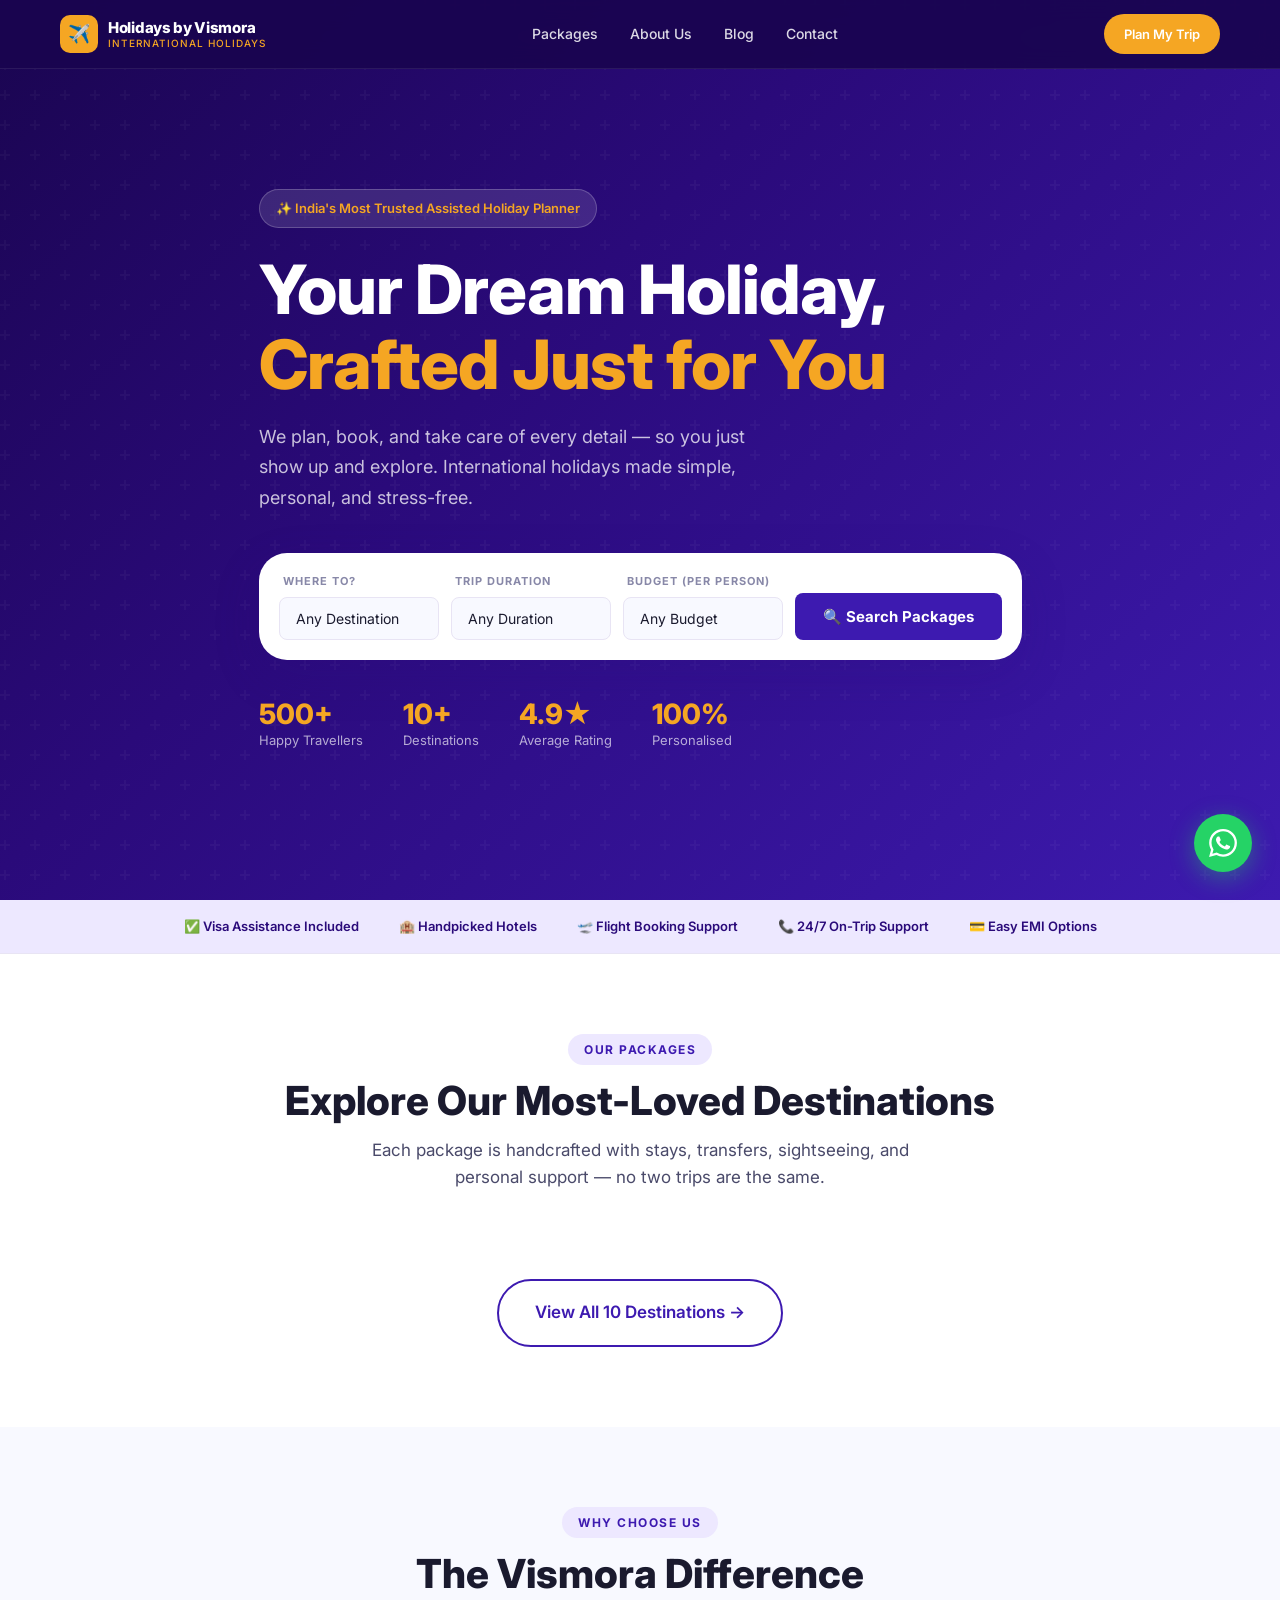
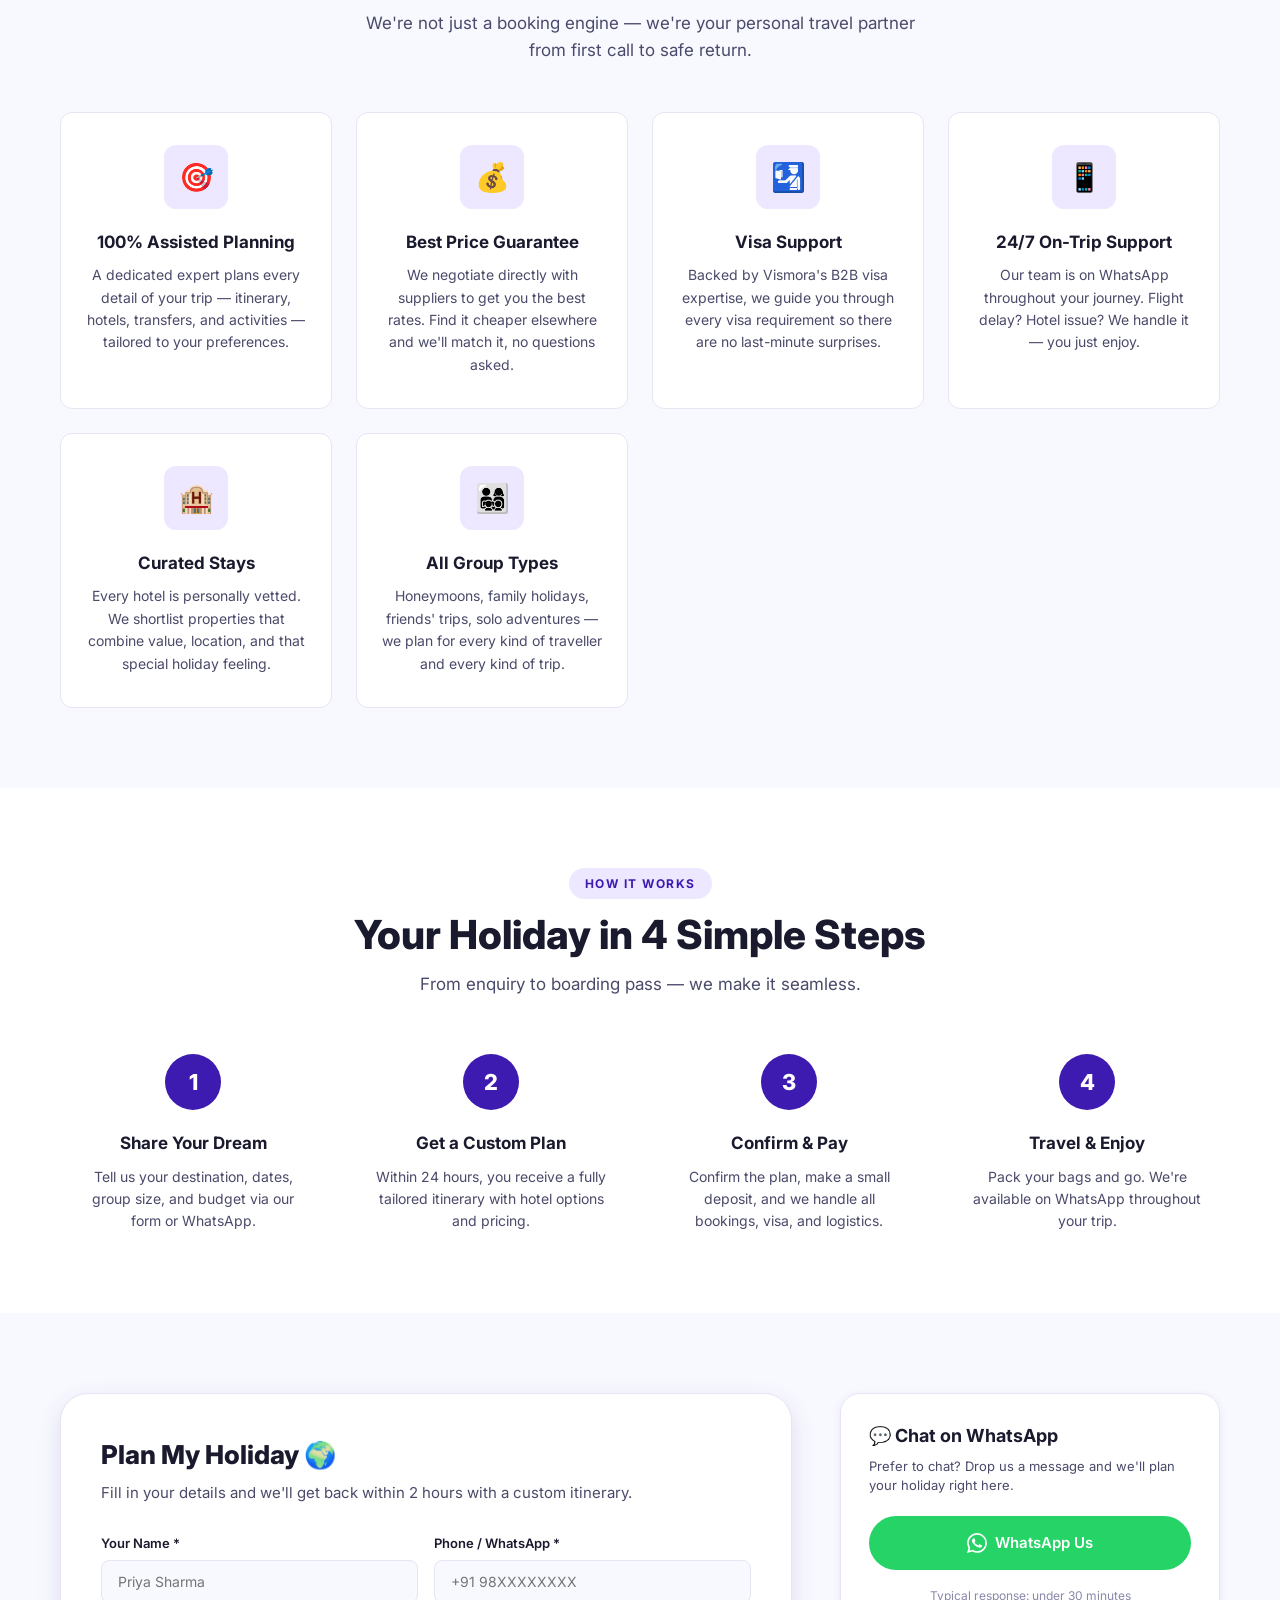
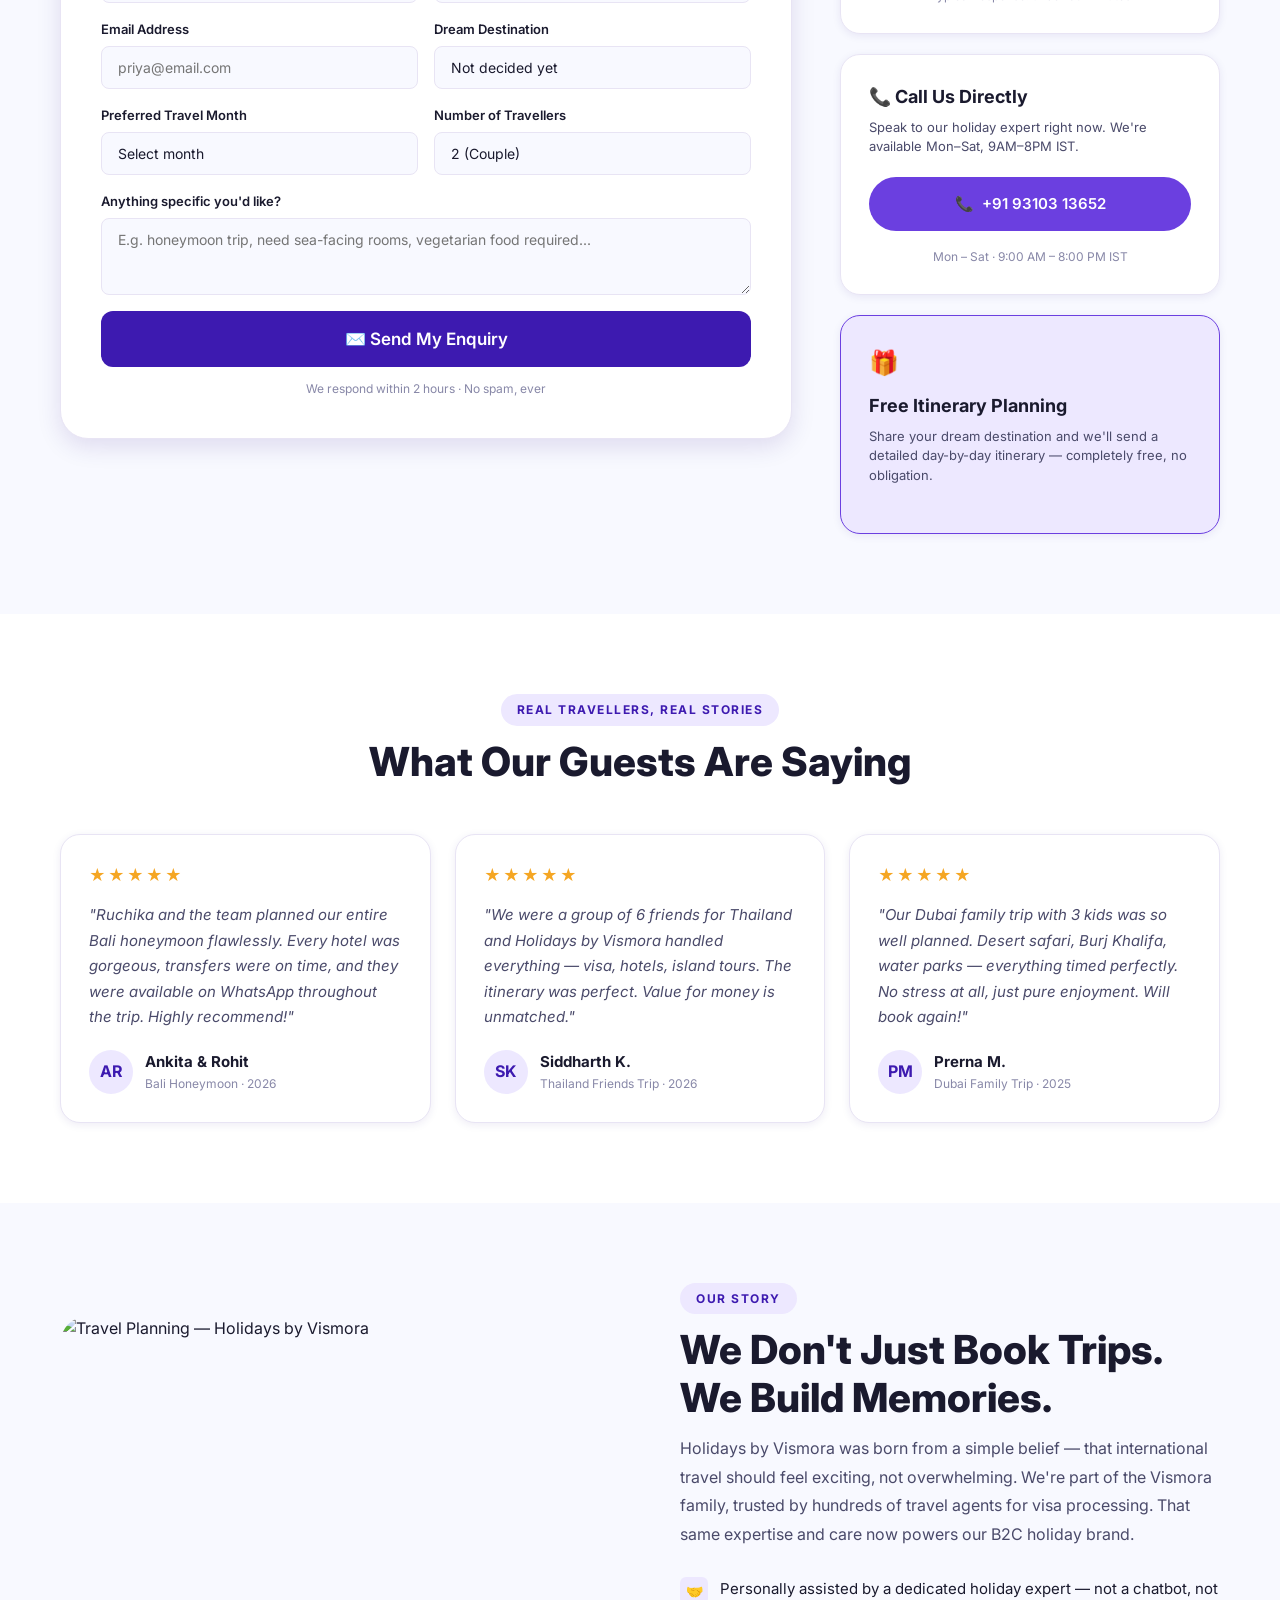
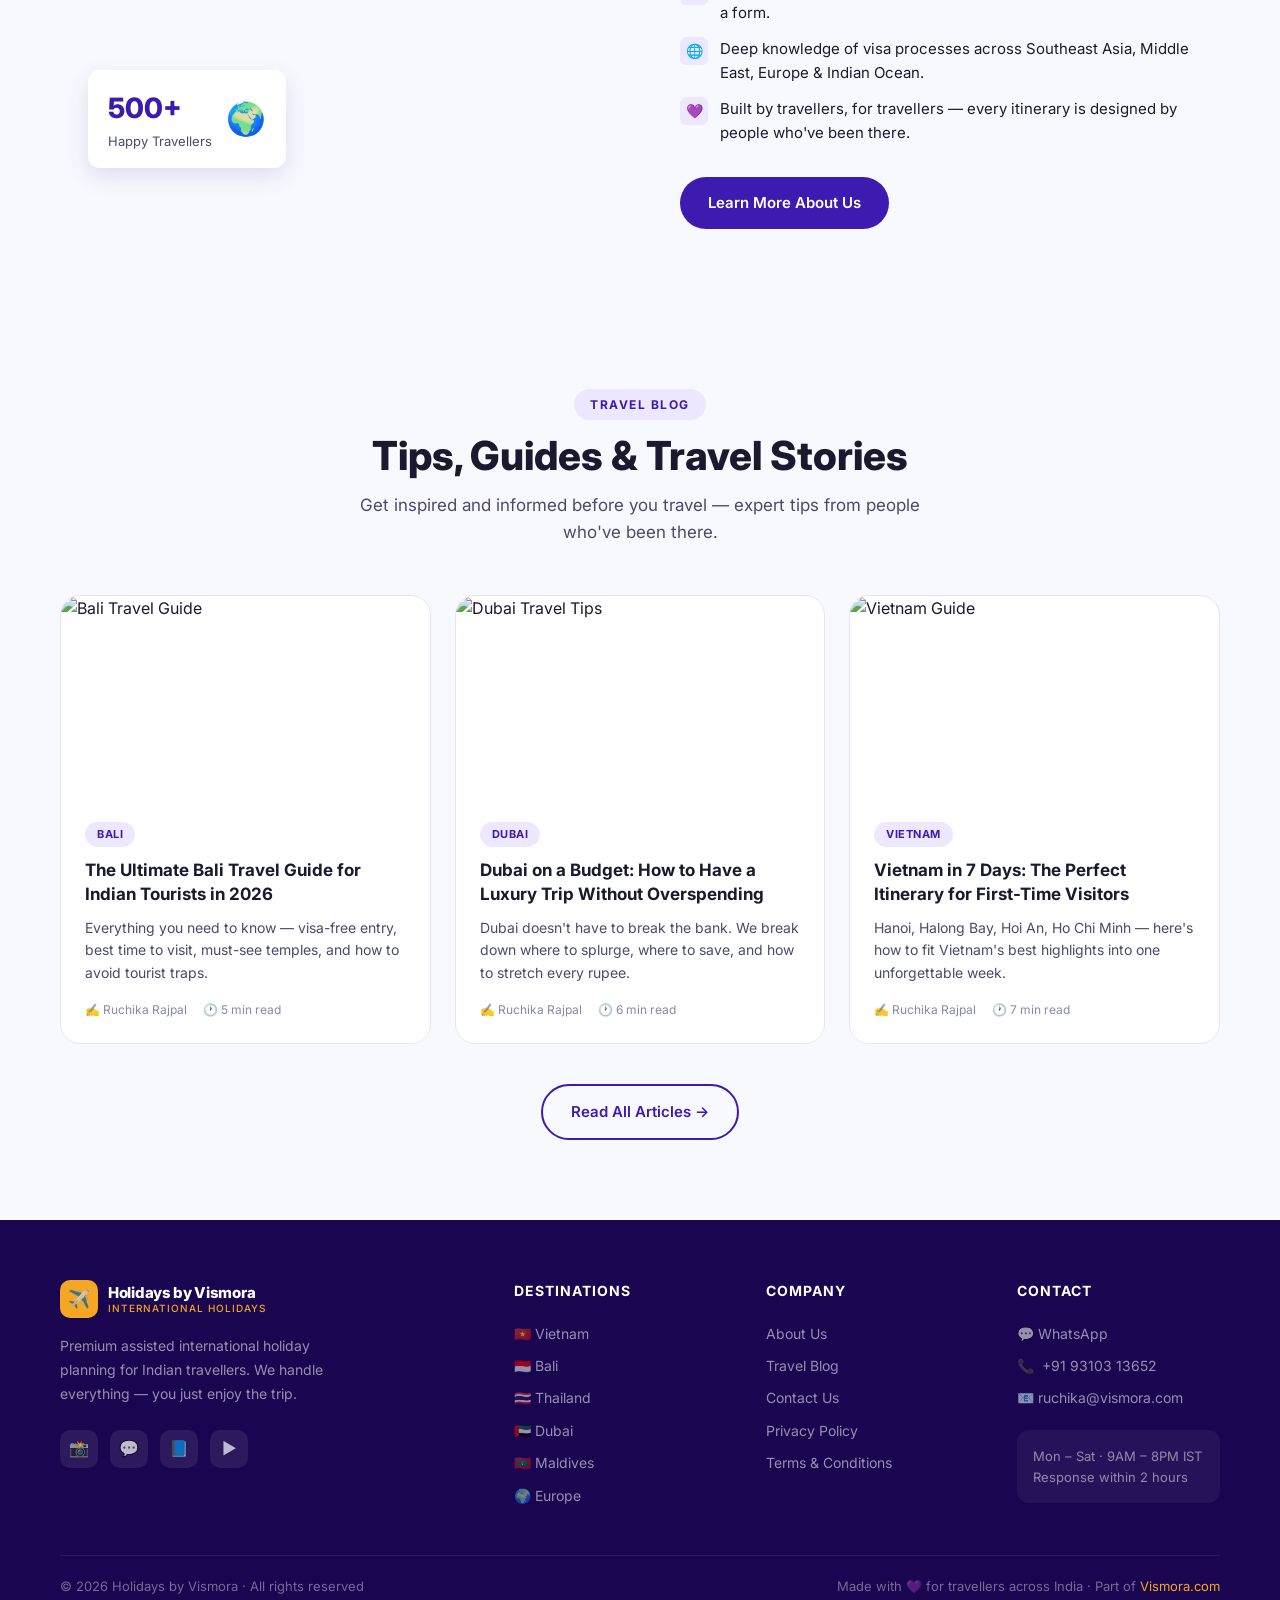
==== index.html @ 95427b92 "Build Holidays by Vismora website v1 Full website rebuild for holidaysbyvismora.com: - Homepage with" ====
<!DOCTYPE html>
<html lang="en">
<head>
  <meta charset="UTF-8">
  <meta name="viewport" content="width=device-width, initial-scale=1.0">
  <title>Holidays by Vismora — International Holiday Packages</title>
  <meta name="description" content="Plan your dream international holiday with Holidays by Vismora. Handcrafted packages to Bali, Thailand, Dubai, Europe, Maldives, Vietnam & more. Assisted planning, best prices, zero stress.">
  <meta name="keywords" content="international holiday packages, Bali tour package, Thailand trip, Dubai holiday, Europe tour, Maldives package, Holidays by Vismora">
  <link rel="canonical" href="https://holidaysbyvismora.com/">
  <meta property="og:title" content="Holidays by Vismora — International Holiday Packages">
  <meta property="og:description" content="Handcrafted international holiday packages with personal assistance. Bali, Thailand, Dubai, Europe & more.">
  <meta property="og:type" content="website">
  <meta property="og:url" content="https://holidaysbyvismora.com/">
  <link rel="stylesheet" href="css/style.css">
  <style>
    @keyframes slideUp { from { opacity:0; transform:translateX(-50%) translateY(16px); } to { opacity:1; transform:translateX(-50%) translateY(0); } }
  </style>
</head>
<body>

<!-- ===== NAVBAR ===== -->
<nav class="navbar">
  <div class="container">
    <div class="nav-inner">
      <a href="index.html" class="nav-logo">
        <div class="nav-logo-icon">✈️</div>
        <div class="nav-logo-text">
          <span class="brand-main">Holidays by Vismora</span>
          <span class="brand-sub">International Holidays</span>
        </div>
      </a>
      <ul class="nav-links">
        <li><a href="packages.html">Packages</a></li>
        <li><a href="about.html">About Us</a></li>
        <li><a href="blog.html">Blog</a></li>
        <li><a href="#enquiry">Contact</a></li>
      </ul>
      <div class="nav-cta">
        <a href="#enquiry" class="btn btn-accent btn-sm">Plan My Trip</a>
      </div>
      <button class="nav-toggle" aria-label="Menu">
        <span></span><span></span><span></span>
      </button>
    </div>
  </div>
</nav>

<!-- ===== HERO ===== -->
<section class="hero">
  <div class="container">
    <div class="hero-content">
      <div class="hero-badge">✨ India's Most Trusted Assisted Holiday Planner</div>
      <h1>Your Dream Holiday,<br><span>Crafted Just for You</span></h1>
      <p class="hero-sub">We plan, book, and take care of every detail — so you just show up and explore. International holidays made simple, personal, and stress-free.</p>

      <!-- Search Box -->
      <div class="search-box">
        <div class="search-field">
          <label>Where to?</label>
          <select id="hero-dest">
            <option value="">Any Destination</option>
            <option value="Vietnam">🇻🇳 Vietnam</option>
            <option value="Bali">🇮🇩 Bali</option>
            <option value="Thailand">🇹🇭 Thailand</option>
            <option value="Singapore">🇸🇬 Singapore</option>
            <option value="Dubai">🇦🇪 Dubai</option>
            <option value="Maldives">🇲🇻 Maldives</option>
            <option value="Mauritius">🇲🇺 Mauritius</option>
            <option value="Malaysia">🇲🇾 Malaysia</option>
            <option value="Hong Kong">🇭🇰 Hong Kong</option>
            <option value="Europe">🌍 Europe</option>
          </select>
        </div>
        <div class="search-field">
          <label>Trip Duration</label>
          <select id="hero-days">
            <option value="">Any Duration</option>
            <option value="u5">Up to 5 Days</option>
            <option value="5-7">5 – 7 Days</option>
            <option value="7-10">7 – 10 Days</option>
            <option value="a10">10+ Days</option>
          </select>
        </div>
        <div class="search-field">
          <label>Budget (per person)</label>
          <select id="hero-budget">
            <option value="">Any Budget</option>
            <option value="u50">Under ₹50,000</option>
            <option value="50-1l">₹50K – ₹1 Lakh</option>
            <option value="1l-1.5l">₹1L – ₹1.5 Lakh</option>
            <option value="a1.5l">Above ₹1.5 Lakh</option>
          </select>
        </div>
        <button id="hero-search-btn" class="search-btn">
          🔍 Search Packages
        </button>
      </div>

      <!-- Stats -->
      <div class="hero-stats">
        <div class="hero-stat">
          <div class="num">500+</div>
          <div class="label">Happy Travellers</div>
        </div>
        <div class="hero-stat">
          <div class="num">10+</div>
          <div class="label">Destinations</div>
        </div>
        <div class="hero-stat">
          <div class="num">4.9★</div>
          <div class="label">Average Rating</div>
        </div>
        <div class="hero-stat">
          <div class="num">100%</div>
          <div class="label">Personalised</div>
        </div>
      </div>
    </div>
  </div>
</section>

<!-- ===== TRUST BAR ===== -->
<div class="trust-bar">
  <div class="container">
    <div class="trust-bar-inner">
      <div class="trust-item">✅ Visa Assistance Included</div>
      <div class="trust-item">🏨 Handpicked Hotels</div>
      <div class="trust-item">🛫 Flight Booking Support</div>
      <div class="trust-item">📞 24/7 On-Trip Support</div>
      <div class="trust-item">💳 Easy EMI Options</div>
    </div>
  </div>
</div>

<!-- ===== FEATURED PACKAGES ===== -->
<section class="section-pad">
  <div class="container">
    <div class="text-center">
      <span class="section-label">Our Packages</span>
      <h2 class="section-title">Explore Our Most-Loved Destinations</h2>
      <p class="section-subtitle">Each package is handcrafted with stays, transfers, sightseeing, and personal support — no two trips are the same.</p>
    </div>
    <div class="packages-grid" id="packages-grid" data-page="home"></div>
    <div style="text-align:center; margin-top:40px;">
      <a href="packages.html" class="btn btn-outline btn-lg">View All 10 Destinations →</a>
    </div>
  </div>
</section>

<!-- ===== WHY US ===== -->
<section class="section-pad why-us">
  <div class="container">
    <div class="text-center">
      <span class="section-label">Why Choose Us</span>
      <h2 class="section-title">The Vismora Difference</h2>
      <p class="section-subtitle">We're not just a booking engine — we're your personal travel partner from first call to safe return.</p>
    </div>
    <div class="why-grid">
      <div class="why-card">
        <div class="why-icon">🎯</div>
        <div class="why-title">100% Assisted Planning</div>
        <div class="why-desc">A dedicated expert plans every detail of your trip — itinerary, hotels, transfers, and activities — tailored to your preferences.</div>
      </div>
      <div class="why-card">
        <div class="why-icon">💰</div>
        <div class="why-title">Best Price Guarantee</div>
        <div class="why-desc">We negotiate directly with suppliers to get you the best rates. Find it cheaper elsewhere and we'll match it, no questions asked.</div>
      </div>
      <div class="why-card">
        <div class="why-icon">🛂</div>
        <div class="why-title">Visa Support</div>
        <div class="why-desc">Backed by Vismora's B2B visa expertise, we guide you through every visa requirement so there are no last-minute surprises.</div>
      </div>
      <div class="why-card">
        <div class="why-icon">📱</div>
        <div class="why-title">24/7 On-Trip Support</div>
        <div class="why-desc">Our team is on WhatsApp throughout your journey. Flight delay? Hotel issue? We handle it — you just enjoy.</div>
      </div>
      <div class="why-card">
        <div class="why-icon">🏨</div>
        <div class="why-title">Curated Stays</div>
        <div class="why-desc">Every hotel is personally vetted. We shortlist properties that combine value, location, and that special holiday feeling.</div>
      </div>
      <div class="why-card">
        <div class="why-icon">👨‍👩‍👧‍👦</div>
        <div class="why-title">All Group Types</div>
        <div class="why-desc">Honeymoons, family holidays, friends' trips, solo adventures — we plan for every kind of traveller and every kind of trip.</div>
      </div>
    </div>
  </div>
</section>

<!-- ===== HOW IT WORKS ===== -->
<section class="section-pad">
  <div class="container">
    <div class="text-center">
      <span class="section-label">How It Works</span>
      <h2 class="section-title">Your Holiday in 4 Simple Steps</h2>
      <p class="section-subtitle">From enquiry to boarding pass — we make it seamless.</p>
    </div>
    <div class="how-steps">
      <div class="how-step">
        <div class="how-step-num">1</div>
        <div class="how-step-title">Share Your Dream</div>
        <div class="how-step-desc">Tell us your destination, dates, group size, and budget via our form or WhatsApp.</div>
      </div>
      <div class="how-step">
        <div class="how-step-num">2</div>
        <div class="how-step-title">Get a Custom Plan</div>
        <div class="how-step-desc">Within 24 hours, you receive a fully tailored itinerary with hotel options and pricing.</div>
      </div>
      <div class="how-step">
        <div class="how-step-num">3</div>
        <div class="how-step-title">Confirm & Pay</div>
        <div class="how-step-desc">Confirm the plan, make a small deposit, and we handle all bookings, visa, and logistics.</div>
      </div>
      <div class="how-step">
        <div class="how-step-num">4</div>
        <div class="how-step-title">Travel & Enjoy</div>
        <div class="how-step-desc">Pack your bags and go. We're available on WhatsApp throughout your trip.</div>
      </div>
    </div>
  </div>
</section>

<!-- ===== ENQUIRY SECTION ===== -->
<section class="section-pad enquiry-section" id="enquiry">
  <div class="container">
    <div class="enquiry-grid">
      <!-- Form -->
      <div class="enquiry-form-card">
        <div class="form-title">Plan My Holiday 🌍</div>
        <div class="form-subtitle">Fill in your details and we'll get back within 2 hours with a custom itinerary.</div>
        <form id="enquiry-form" novalidate>
          <div class="form-row">
            <div class="form-group">
              <label for="enq-name">Your Name *</label>
              <input type="text" id="enq-name" placeholder="Priya Sharma" required>
            </div>
            <div class="form-group">
              <label for="enq-phone">Phone / WhatsApp *</label>
              <input type="tel" id="enq-phone" placeholder="+91 98XXXXXXXX" required>
            </div>
          </div>
          <div class="form-row">
            <div class="form-group">
              <label for="enq-email">Email Address</label>
              <input type="email" id="enq-email" placeholder="priya@email.com">
            </div>
            <div class="form-group">
              <label for="enq-destination">Dream Destination</label>
              <select id="enq-destination">
                <option value="Not decided yet">Not decided yet</option>
                <option value="Vietnam">🇻🇳 Vietnam</option>
                <option value="Bali">🇮🇩 Bali</option>
                <option value="Thailand">🇹🇭 Thailand</option>
                <option value="Singapore">🇸🇬 Singapore</option>
                <option value="Dubai">🇦🇪 Dubai</option>
                <option value="Maldives">🇲🇻 Maldives</option>
                <option value="Mauritius">🇲🇺 Mauritius</option>
                <option value="Malaysia">🇲🇾 Malaysia</option>
                <option value="Hong Kong">🇭🇰 Hong Kong</option>
                <option value="Europe">🌍 Europe</option>
              </select>
            </div>
          </div>
          <div class="form-row">
            <div class="form-group">
              <label for="enq-date">Preferred Travel Month</label>
              <select id="enq-date">
                <option value="">Select month</option>
                <option>October 2026</option>
                <option>November 2026</option>
                <option>December 2026</option>
                <option>January 2027</option>
                <option>February 2027</option>
                <option>March 2027</option>
                <option>April 2027</option>
                <option>May 2027</option>
                <option>June 2027</option>
              </select>
            </div>
            <div class="form-group">
              <label for="enq-pax">Number of Travellers</label>
              <select id="enq-pax">
                <option value="2">2 (Couple)</option>
                <option value="1">1 (Solo)</option>
                <option value="3">3</option>
                <option value="4">4</option>
                <option value="5+">5 or more</option>
                <option value="family">Family with kids</option>
              </select>
            </div>
          </div>
          <div class="form-group form-row-1">
            <label for="enq-notes">Anything specific you'd like?</label>
            <textarea id="enq-notes" rows="3" placeholder="E.g. honeymoon trip, need sea-facing rooms, vegetarian food required..."></textarea>
          </div>
          <button type="submit" class="btn btn-primary btn-lg" style="width:100%; justify-content:center; border-radius:12px;">
            ✉️ Send My Enquiry
          </button>
          <p style="font-size:12px; color:var(--text-light); text-align:center; margin-top:12px;">
            We respond within 2 hours · No spam, ever
          </p>
        </form>
      </div>

      <!-- Sidebar -->
      <div class="contact-sidebar">
        <div class="contact-card">
          <div class="contact-card-title">💬 Chat on WhatsApp</div>
          <div class="contact-card-sub">Prefer to chat? Drop us a message and we'll plan your holiday right here.</div>
          <div class="contact-btn-block">
            <a href="#" class="btn btn-whatsapp wa-link">
              <svg width="20" height="20" viewBox="0 0 24 24" fill="currentColor"><path d="M17.472 14.382c-.297-.149-1.758-.867-2.03-.967-.273-.099-.471-.148-.67.15-.197.297-.767.966-.94 1.164-.173.199-.347.223-.644.075-.297-.15-1.255-.463-2.39-1.475-.883-.788-1.48-1.761-1.653-2.059-.173-.297-.018-.458.13-.606.134-.133.298-.347.446-.52.149-.174.198-.298.298-.497.099-.198.05-.371-.025-.52-.075-.149-.669-1.612-.916-2.207-.242-.579-.487-.5-.669-.51-.173-.008-.371-.01-.57-.01-.198 0-.52.074-.792.372-.272.297-1.04 1.016-1.04 2.479 0 1.462 1.065 2.875 1.213 3.074.149.198 2.096 3.2 5.077 4.487.709.306 1.262.489 1.694.625.712.227 1.36.195 1.871.118.571-.085 1.758-.719 2.006-1.413.248-.694.248-1.289.173-1.413-.074-.124-.272-.198-.57-.347m-5.421 7.403h-.004a9.87 9.87 0 01-5.031-1.378l-.361-.214-3.741.982.998-3.648-.235-.374a9.86 9.86 0 01-1.51-5.26c.001-5.45 4.436-9.884 9.888-9.884 2.64 0 5.122 1.03 6.988 2.898a9.825 9.825 0 012.893 6.994c-.003 5.45-4.437 9.884-9.885 9.884m8.413-18.297A11.815 11.815 0 0012.05 0C5.495 0 .16 5.335.157 11.892c0 2.096.547 4.142 1.588 5.945L.057 24l6.305-1.654a11.882 11.882 0 005.683 1.448h.005c6.554 0 11.89-5.335 11.893-11.893a11.821 11.821 0 00-3.48-8.413z"/></svg>
              WhatsApp Us
            </a>
          </div>
          <div class="contact-meta">Typical response: under 30 minutes</div>
        </div>

        <div class="contact-card">
          <div class="contact-card-title">📞 Call Us Directly</div>
          <div class="contact-card-sub">Speak to our holiday expert right now. We're available Mon–Sat, 9AM–8PM IST.</div>
          <div class="contact-btn-block">
            <a href="#" class="btn btn-call call-link">
              📞 <span class="phone-display">+91 93103 13652</span>
            </a>
          </div>
          <div class="contact-meta">Mon – Sat · 9:00 AM – 8:00 PM IST</div>
        </div>

        <div class="contact-card" style="background:var(--brand-pale); border-color:var(--brand-light);">
          <div style="font-size:24px; margin-bottom:10px;">🎁</div>
          <div class="contact-card-title">Free Itinerary Planning</div>
          <div class="contact-card-sub">Share your dream destination and we'll send a detailed day-by-day itinerary — completely free, no obligation.</div>
        </div>
      </div>
    </div>
  </div>
</section>

<!-- ===== TESTIMONIALS ===== -->
<section class="section-pad">
  <div class="container">
    <div class="text-center">
      <span class="section-label">Real Travellers, Real Stories</span>
      <h2 class="section-title">What Our Guests Are Saying</h2>
    </div>
    <div class="testimonials-grid">
      <div class="testi-card">
        <div class="testi-stars">★★★★★</div>
        <div class="testi-text">"Ruchika and the team planned our entire Bali honeymoon flawlessly. Every hotel was gorgeous, transfers were on time, and they were available on WhatsApp throughout the trip. Highly recommend!"</div>
        <div class="testi-author">
          <div class="testi-avatar">AR</div>
          <div>
            <div class="testi-name">Ankita & Rohit</div>
            <div class="testi-dest">Bali Honeymoon · 2026</div>
          </div>
        </div>
      </div>
      <div class="testi-card">
        <div class="testi-stars">★★★★★</div>
        <div class="testi-text">"We were a group of 6 friends for Thailand and Holidays by Vismora handled everything — visa, hotels, island tours. The itinerary was perfect. Value for money is unmatched."</div>
        <div class="testi-author">
          <div class="testi-avatar">SK</div>
          <div>
            <div class="testi-name">Siddharth K.</div>
            <div class="testi-dest">Thailand Friends Trip · 2026</div>
          </div>
        </div>
      </div>
      <div class="testi-card">
        <div class="testi-stars">★★★★★</div>
        <div class="testi-text">"Our Dubai family trip with 3 kids was so well planned. Desert safari, Burj Khalifa, water parks — everything timed perfectly. No stress at all, just pure enjoyment. Will book again!"</div>
        <div class="testi-author">
          <div class="testi-avatar">PM</div>
          <div>
            <div class="testi-name">Prerna M.</div>
            <div class="testi-dest">Dubai Family Trip · 2025</div>
          </div>
        </div>
      </div>
    </div>
  </div>
</section>

<!-- ===== ABOUT SNIPPET ===== -->
<section class="section-pad why-us" id="about">
  <div class="container">
    <div class="about-section-inner">
      <div class="about-image-wrap">
        <img src="https://images.unsplash.com/photo-1488085061387-422e29b40080?w=800&q=80" alt="Travel Planning — Holidays by Vismora" loading="lazy">
        <div class="about-stat-badge">
          <div>
            <div class="stat-num">500+</div>
            <div class="stat-label">Happy Travellers</div>
          </div>
          <div style="font-size:32px;">🌍</div>
        </div>
      </div>
      <div class="about-text">
        <span class="section-label">Our Story</span>
        <h2 class="section-title">We Don't Just Book Trips.<br>We Build Memories.</h2>
        <p class="about-body">Holidays by Vismora was born from a simple belief — that international travel should feel exciting, not overwhelming. We're part of the Vismora family, trusted by hundreds of travel agents for visa processing. That same expertise and care now powers our B2C holiday brand.</p>
        <div class="about-points">
          <div class="about-point">
            <div class="about-point-icon">🤝</div>
            <span>Personally assisted by a dedicated holiday expert — not a chatbot, not a form.</span>
          </div>
          <div class="about-point">
            <div class="about-point-icon">🌐</div>
            <span>Deep knowledge of visa processes across Southeast Asia, Middle East, Europe & Indian Ocean.</span>
          </div>
          <div class="about-point">
            <div class="about-point-icon">💜</div>
            <span>Built by travellers, for travellers — every itinerary is designed by people who've been there.</span>
          </div>
        </div>
        <a href="about.html" class="btn btn-primary">Learn More About Us</a>
      </div>
    </div>
  </div>
</section>

<!-- ===== BLOG ===== -->
<section class="section-pad blog-section">
  <div class="container">
    <div class="text-center">
      <span class="section-label">Travel Blog</span>
      <h2 class="section-title">Tips, Guides & Travel Stories</h2>
      <p class="section-subtitle">Get inspired and informed before you travel — expert tips from people who've been there.</p>
    </div>
    <div class="blog-grid">
      <a href="blog.html" class="blog-card" style="text-decoration:none; color:inherit;">
        <div class="blog-card-img">
          <img src="https://images.unsplash.com/photo-1537996194471-e657df975ab4?w=600&q=80" alt="Bali Travel Guide" loading="lazy">
        </div>
        <div class="blog-card-body">
          <span class="blog-tag">Bali</span>
          <div class="blog-card-title">The Ultimate Bali Travel Guide for Indian Tourists in 2026</div>
          <div class="blog-card-excerpt">Everything you need to know — visa-free entry, best time to visit, must-see temples, and how to avoid tourist traps.</div>
          <div class="blog-meta"><span>✍️ Ruchika Rajpal</span><span>🕐 5 min read</span></div>
        </div>
      </a>
      <a href="blog.html" class="blog-card" style="text-decoration:none; color:inherit;">
        <div class="blog-card-img">
          <img src="https://images.unsplash.com/photo-1512453979798-5ea266f8880c?w=600&q=80" alt="Dubai Travel Tips" loading="lazy">
        </div>
        <div class="blog-card-body">
          <span class="blog-tag">Dubai</span>
          <div class="blog-card-title">Dubai on a Budget: How to Have a Luxury Trip Without Overspending</div>
          <div class="blog-card-excerpt">Dubai doesn't have to break the bank. We break down where to splurge, where to save, and how to stretch every rupee.</div>
          <div class="blog-meta"><span>✍️ Ruchika Rajpal</span><span>🕐 6 min read</span></div>
        </div>
      </a>
      <a href="blog.html" class="blog-card" style="text-decoration:none; color:inherit;">
        <div class="blog-card-img">
          <img src="https://images.unsplash.com/photo-1528360983277-13d401cdc186?w=600&q=80" alt="Vietnam Guide" loading="lazy">
        </div>
        <div class="blog-card-body">
          <span class="blog-tag">Vietnam</span>
          <div class="blog-card-title">Vietnam in 7 Days: The Perfect Itinerary for First-Time Visitors</div>
          <div class="blog-card-excerpt">Hanoi, Halong Bay, Hoi An, Ho Chi Minh — here's how to fit Vietnam's best highlights into one unforgettable week.</div>
          <div class="blog-meta"><span>✍️ Ruchika Rajpal</span><span>🕐 7 min read</span></div>
        </div>
      </a>
    </div>
    <div style="text-align:center; margin-top:40px;">
      <a href="blog.html" class="btn btn-outline">Read All Articles →</a>
    </div>
  </div>
</section>

<!-- ===== FOOTER ===== -->
<footer>
  <div class="container">
    <div class="footer-grid">
      <div class="footer-brand">
        <a href="index.html" class="nav-logo" style="margin-bottom:16px;">
          <div class="nav-logo-icon">✈️</div>
          <div class="nav-logo-text">
            <span class="brand-main">Holidays by Vismora</span>
            <span class="brand-sub">International Holidays</span>
          </div>
        </a>
        <p class="footer-desc">Premium assisted international holiday planning for Indian travellers. We handle everything — you just enjoy the trip.</p>
        <div class="footer-socials">
          <a href="#" class="social-btn" title="Instagram">📸</a>
          <a href="#" class="social-btn wa-link" title="WhatsApp">💬</a>
          <a href="#" class="social-btn" title="Facebook">📘</a>
          <a href="#" class="social-btn" title="YouTube">▶️</a>
        </div>
      </div>
      <div class="footer-col">
        <h4>Destinations</h4>
        <ul>
          <li><a href="packages.html?country=Vietnam">🇻🇳 Vietnam</a></li>
          <li><a href="packages.html?country=Bali">🇮🇩 Bali</a></li>
          <li><a href="packages.html?country=Thailand">🇹🇭 Thailand</a></li>
          <li><a href="packages.html?country=Dubai">🇦🇪 Dubai</a></li>
          <li><a href="packages.html?country=Maldives">🇲🇻 Maldives</a></li>
          <li><a href="packages.html?country=Europe">🌍 Europe</a></li>
        </ul>
      </div>
      <div class="footer-col">
        <h4>Company</h4>
        <ul>
          <li><a href="about.html">About Us</a></li>
          <li><a href="blog.html">Travel Blog</a></li>
          <li><a href="#enquiry">Contact Us</a></li>
          <li><a href="#">Privacy Policy</a></li>
          <li><a href="#">Terms & Conditions</a></li>
        </ul>
      </div>
      <div class="footer-col">
        <h4>Contact</h4>
        <ul>
          <li><a href="#" class="wa-link">💬 WhatsApp</a></li>
          <li><a href="#" class="call-link">📞 <span class="phone-display">+91 93103 13652</span></a></li>
          <li><a href="mailto:ruchika@vismora.com">📧 ruchika@vismora.com</a></li>
        </ul>
        <div style="margin-top:20px; padding:16px; background:rgba(255,255,255,0.05); border-radius:12px; font-size:13px; color:rgba(255,255,255,0.5);">
          Mon – Sat · 9AM – 8PM IST<br>Response within 2 hours
        </div>
      </div>
    </div>
    <div class="footer-bottom">
      <div>© 2026 Holidays by Vismora · All rights reserved</div>
      <div>Made with 💜 for travellers across India · Part of <a href="https://vismora.com" target="_blank">Vismora.com</a></div>
    </div>
  </div>
</footer>

<!-- Floating WhatsApp -->
<a href="#" class="whatsapp-float wa-link" title="Chat on WhatsApp" aria-label="Chat on WhatsApp">
  <svg width="28" height="28" viewBox="0 0 24 24" fill="white"><path d="M17.472 14.382c-.297-.149-1.758-.867-2.03-.967-.273-.099-.471-.148-.67.15-.197.297-.767.966-.94 1.164-.173.199-.347.223-.644.075-.297-.15-1.255-.463-2.39-1.475-.883-.788-1.48-1.761-1.653-2.059-.173-.297-.018-.458.13-.606.134-.133.298-.347.446-.52.149-.174.198-.298.298-.497.099-.198.05-.371-.025-.52-.075-.149-.669-1.612-.916-2.207-.242-.579-.487-.5-.669-.51-.173-.008-.371-.01-.57-.01-.198 0-.52.074-.792.372-.272.297-1.04 1.016-1.04 2.479 0 1.462 1.065 2.875 1.213 3.074.149.198 2.096 3.2 5.077 4.487.709.306 1.262.489 1.694.625.712.227 1.36.195 1.871.118.571-.085 1.758-.719 2.006-1.413.248-.694.248-1.289.173-1.413-.074-.124-.272-.198-.57-.347m-5.421 7.403h-.004a9.87 9.87 0 01-5.031-1.378l-.361-.214-3.741.982.998-3.648-.235-.374a9.86 9.86 0 01-1.51-5.26c.001-5.45 4.436-9.884 9.888-9.884 2.64 0 5.122 1.03 6.988 2.898a9.825 9.825 0 012.893 6.994c-.003 5.45-4.437 9.884-9.885 9.884m8.413-18.297A11.815 11.815 0 0012.05 0C5.495 0 .16 5.335.157 11.892c0 2.096.547 4.142 1.588 5.945L.057 24l6.305-1.654a11.882 11.882 0 005.683 1.448h.005c6.554 0 11.89-5.335 11.893-11.893a11.821 11.821 0 00-3.48-8.413z"/></svg>
</a>

<script src="js/main.js"></script>
</body>
</html>
---- css/style.css ----
/* ===== HOLIDAYS BY VISMORA — Global Styles ===== */

@import url('https://fonts.googleapis.com/css2?family=Inter:wght@300;400;500;600;700;800&display=swap');

:root {
  --brand:        #2A0A7A;
  --brand-mid:    #3D1AB0;
  --brand-light:  #6B3FE0;
  --brand-pale:   #EDE8FF;
  --brand-dark:   #1A0550;
  --accent:       #F5A623;
  --accent-light: #FFF3D4;
  --success:      #22C55E;
  --text-dark:    #1A1A2E;
  --text-mid:     #4A4A6A;
  --text-light:   #8888A8;
  --bg-light:     #F8F9FF;
  --white:        #FFFFFF;
  --border:       #E8E4F4;
  --shadow-sm:    0 2px 8px rgba(42,10,122,0.08);
  --shadow-md:    0 8px 24px rgba(42,10,122,0.12);
  --shadow-lg:    0 16px 48px rgba(42,10,122,0.16);
  --radius-sm:    8px;
  --radius-md:    12px;
  --radius-lg:    20px;
  --radius-xl:    28px;
}

*, *::before, *::after { box-sizing: border-box; margin: 0; padding: 0; }

html { scroll-behavior: smooth; font-size: 16px; }

body {
  font-family: 'Inter', sans-serif;
  color: var(--text-dark);
  background: var(--white);
  line-height: 1.6;
  overflow-x: hidden;
}

a { color: inherit; text-decoration: none; }
img { max-width: 100%; height: auto; display: block; }
button { cursor: pointer; font-family: 'Inter', sans-serif; }
ul { list-style: none; }

/* ===== UTILITY ===== */
.container { max-width: 1200px; margin: 0 auto; padding: 0 20px; }
.section-pad { padding: 80px 0; }
.section-pad-sm { padding: 56px 0; }
.text-center { text-align: center; }
.flex { display: flex; }
.flex-center { display: flex; align-items: center; justify-content: center; }
.grid { display: grid; }

.section-label {
  display: inline-block;
  background: var(--brand-pale);
  color: var(--brand-mid);
  font-size: 12px;
  font-weight: 700;
  text-transform: uppercase;
  letter-spacing: 1.5px;
  padding: 6px 16px;
  border-radius: 100px;
  margin-bottom: 12px;
}

.section-title {
  font-size: clamp(28px, 4vw, 40px);
  font-weight: 800;
  color: var(--text-dark);
  line-height: 1.2;
  margin-bottom: 12px;
}

.section-subtitle {
  font-size: 17px;
  color: var(--text-mid);
  max-width: 560px;
  margin: 0 auto;
}

/* ===== BUTTONS ===== */
.btn {
  display: inline-flex;
  align-items: center;
  gap: 8px;
  padding: 14px 28px;
  border-radius: 100px;
  font-weight: 600;
  font-size: 15px;
  transition: all 0.2s ease;
  border: none;
}

.btn-primary {
  background: var(--brand-mid);
  color: var(--white);
}
.btn-primary:hover { background: var(--brand); transform: translateY(-1px); box-shadow: var(--shadow-md); }

.btn-outline {
  background: transparent;
  color: var(--brand-mid);
  border: 2px solid var(--brand-mid);
}
.btn-outline:hover { background: var(--brand-pale); }

.btn-accent {
  background: var(--accent);
  color: var(--white);
}
.btn-accent:hover { background: #e09510; transform: translateY(-1px); box-shadow: 0 8px 24px rgba(245,166,35,0.3); }

.btn-whatsapp {
  background: #25D366;
  color: var(--white);
}
.btn-whatsapp:hover { background: #1ebe5a; transform: translateY(-1px); }

.btn-call {
  background: var(--brand-light);
  color: var(--white);
}
.btn-call:hover { background: var(--brand-mid); transform: translateY(-1px); }

.btn-sm { padding: 10px 20px; font-size: 13px; }
.btn-lg { padding: 18px 36px; font-size: 17px; }

/* ===== NAVBAR ===== */
.navbar {
  position: fixed;
  top: 0; left: 0; right: 0;
  z-index: 1000;
  background: rgba(26, 5, 80, 0.92);
  backdrop-filter: blur(12px);
  -webkit-backdrop-filter: blur(12px);
  border-bottom: 1px solid rgba(255,255,255,0.08);
  transition: all 0.3s ease;
}

.navbar.scrolled {
  background: var(--brand-dark);
  box-shadow: var(--shadow-md);
}

.nav-inner {
  display: flex;
  align-items: center;
  justify-content: space-between;
  height: 68px;
}

.nav-logo {
  display: flex;
  align-items: center;
  gap: 10px;
}

.nav-logo-icon {
  width: 38px;
  height: 38px;
  background: var(--accent);
  border-radius: 10px;
  display: flex;
  align-items: center;
  justify-content: center;
  font-size: 18px;
}

.nav-logo-text {
  display: flex;
  flex-direction: column;
  line-height: 1.2;
}

.nav-logo-text .brand-main {
  font-size: 15px;
  font-weight: 800;
  color: var(--white);
  letter-spacing: -0.3px;
}

.nav-logo-text .brand-sub {
  font-size: 10px;
  font-weight: 500;
  color: var(--accent);
  letter-spacing: 1px;
  text-transform: uppercase;
}

.nav-links {
  display: flex;
  align-items: center;
  gap: 32px;
}

.nav-links a {
  color: rgba(255,255,255,0.85);
  font-size: 14px;
  font-weight: 500;
  transition: color 0.2s;
}

.nav-links a:hover { color: var(--accent); }

.nav-cta { display: flex; align-items: center; gap: 12px; }

.nav-toggle {
  display: none;
  flex-direction: column;
  gap: 5px;
  background: none;
  border: none;
  padding: 4px;
  cursor: pointer;
}

.nav-toggle span {
  display: block;
  width: 24px;
  height: 2px;
  background: var(--white);
  border-radius: 2px;
  transition: all 0.3s;
}

/* ===== HERO ===== */
.hero {
  min-height: 100vh;
  background: linear-gradient(135deg, var(--brand-dark) 0%, var(--brand) 40%, var(--brand-mid) 100%);
  display: flex;
  align-items: center;
  padding: 100px 0 60px;
  position: relative;
  overflow: hidden;
}

.hero::before {
  content: '';
  position: absolute;
  inset: 0;
  background: url("data:image/svg+xml,%3Csvg width='60' height='60' viewBox='0 0 60 60' xmlns='http://www.w3.org/2000/svg'%3E%3Cg fill='none' fill-rule='evenodd'%3E%3Cg fill='%23ffffff' fill-opacity='0.03'%3E%3Cpath d='M36 34v-4h-2v4h-4v2h4v4h2v-4h4v-2h-4zm0-30V0h-2v4h-4v2h4v4h2V6h4V4h-4zM6 34v-4H4v4H0v2h4v4h2v-4h4v-2H6zM6 4V0H4v4H0v2h4v4h2V6h4V4H6z'/%3E%3C/g%3E%3C/g%3E%3C/svg%3E");
}

.hero-content {
  position: relative;
  z-index: 1;
  max-width: 800px;
}

.hero-badge {
  display: inline-flex;
  align-items: center;
  gap: 6px;
  background: rgba(255,255,255,0.12);
  border: 1px solid rgba(255,255,255,0.2);
  color: var(--accent);
  font-size: 13px;
  font-weight: 600;
  padding: 8px 16px;
  border-radius: 100px;
  margin-bottom: 24px;
}

.hero h1 {
  font-size: clamp(36px, 6vw, 68px);
  font-weight: 800;
  color: var(--white);
  line-height: 1.1;
  margin-bottom: 20px;
  letter-spacing: -1px;
}

.hero h1 span {
  color: var(--accent);
}

.hero-sub {
  font-size: 18px;
  color: rgba(255,255,255,0.75);
  margin-bottom: 40px;
  max-width: 520px;
  line-height: 1.7;
}

/* ===== SEARCH BOX ===== */
.search-box {
  background: var(--white);
  border-radius: var(--radius-xl);
  padding: 20px;
  box-shadow: var(--shadow-lg);
  display: flex;
  flex-wrap: wrap;
  gap: 12px;
  align-items: flex-end;
}

.search-field {
  flex: 1;
  min-width: 160px;
}

.search-field label {
  display: block;
  font-size: 11px;
  font-weight: 700;
  text-transform: uppercase;
  letter-spacing: 1px;
  color: var(--text-light);
  margin-bottom: 6px;
  padding-left: 4px;
}

.search-field select,
.search-field input {
  width: 100%;
  padding: 12px 16px;
  border: 1.5px solid var(--border);
  border-radius: var(--radius-sm);
  font-size: 14px;
  font-family: 'Inter', sans-serif;
  color: var(--text-dark);
  background: var(--bg-light);
  outline: none;
  transition: border-color 0.2s;
  appearance: none;
  -webkit-appearance: none;
}

.search-field select:focus,
.search-field input:focus {
  border-color: var(--brand-light);
  background: var(--white);
}

.search-btn {
  padding: 14px 28px;
  background: var(--brand-mid);
  color: var(--white);
  border: none;
  border-radius: var(--radius-sm);
  font-weight: 700;
  font-size: 15px;
  display: flex;
  align-items: center;
  gap: 8px;
  transition: all 0.2s;
  white-space: nowrap;
}

.search-btn:hover { background: var(--brand); transform: translateY(-1px); }

.hero-stats {
  display: flex;
  gap: 40px;
  margin-top: 40px;
  flex-wrap: wrap;
}

.hero-stat {
  color: var(--white);
}

.hero-stat .num {
  font-size: 28px;
  font-weight: 800;
  color: var(--accent);
  line-height: 1;
}

.hero-stat .label {
  font-size: 13px;
  color: rgba(255,255,255,0.65);
  margin-top: 2px;
}

/* ===== TRUST BAR ===== */
.trust-bar {
  background: var(--brand-pale);
  padding: 16px 0;
  border-bottom: 1px solid var(--border);
}

.trust-bar-inner {
  display: flex;
  align-items: center;
  justify-content: center;
  gap: 40px;
  flex-wrap: wrap;
}

.trust-item {
  display: flex;
  align-items: center;
  gap: 8px;
  font-size: 13px;
  font-weight: 600;
  color: var(--brand);
}

/* ===== DESTINATIONS / PACKAGE CARDS ===== */
.packages-grid {
  display: grid;
  grid-template-columns: repeat(auto-fill, minmax(320px, 1fr));
  gap: 24px;
  margin-top: 48px;
}

.pkg-card {
  background: var(--white);
  border-radius: var(--radius-lg);
  overflow: hidden;
  box-shadow: var(--shadow-sm);
  border: 1px solid var(--border);
  transition: all 0.3s ease;
  display: flex;
  flex-direction: column;
}

.pkg-card:hover {
  transform: translateY(-6px);
  box-shadow: var(--shadow-lg);
  border-color: var(--brand-pale);
}

.pkg-card-img {
  position: relative;
  height: 220px;
  overflow: hidden;
}

.pkg-card-img img {
  width: 100%;
  height: 100%;
  object-fit: cover;
  transition: transform 0.4s ease;
}

.pkg-card:hover .pkg-card-img img { transform: scale(1.06); }

.pkg-badge {
  position: absolute;
  top: 14px;
  left: 14px;
  background: var(--brand-mid);
  color: var(--white);
  font-size: 11px;
  font-weight: 700;
  padding: 5px 12px;
  border-radius: 100px;
  text-transform: uppercase;
  letter-spacing: 0.5px;
}

.pkg-badge-hot {
  background: #EF4444;
}

.pkg-duration-badge {
  position: absolute;
  bottom: 14px;
  right: 14px;
  background: rgba(0,0,0,0.6);
  backdrop-filter: blur(8px);
  color: var(--white);
  font-size: 12px;
  font-weight: 600;
  padding: 5px 12px;
  border-radius: 100px;
}

.pkg-card-body {
  padding: 20px;
  flex: 1;
  display: flex;
  flex-direction: column;
}

.pkg-destination {
  font-size: 19px;
  font-weight: 700;
  color: var(--text-dark);
  margin-bottom: 4px;
}

.pkg-country {
  font-size: 13px;
  color: var(--text-light);
  margin-bottom: 14px;
  display: flex;
  align-items: center;
  gap: 4px;
}

.pkg-highlights {
  display: flex;
  flex-direction: column;
  gap: 6px;
  margin-bottom: 16px;
  flex: 1;
}

.pkg-highlight-item {
  display: flex;
  align-items: center;
  gap: 8px;
  font-size: 13px;
  color: var(--text-mid);
}

.pkg-highlight-item::before {
  content: '';
  width: 6px;
  height: 6px;
  border-radius: 50%;
  background: var(--brand-light);
  flex-shrink: 0;
}

.pkg-footer {
  display: flex;
  align-items: center;
  justify-content: space-between;
  padding-top: 16px;
  border-top: 1px solid var(--border);
  margin-top: auto;
}

.pkg-price {
  display: flex;
  flex-direction: column;
}

.pkg-price .from {
  font-size: 11px;
  color: var(--text-light);
  text-transform: uppercase;
  letter-spacing: 0.5px;
}

.pkg-price .amount {
  font-size: 20px;
  font-weight: 800;
  color: var(--brand-mid);
  line-height: 1.2;
}

.pkg-price .per {
  font-size: 11px;
  color: var(--text-light);
}

.pkg-actions {
  display: flex;
  gap: 8px;
}

/* ===== WHY US ===== */
.why-us { background: var(--bg-light); }

.why-grid {
  display: grid;
  grid-template-columns: repeat(auto-fill, minmax(240px, 1fr));
  gap: 24px;
  margin-top: 48px;
}

.why-card {
  background: var(--white);
  border-radius: var(--radius-md);
  padding: 32px 24px;
  border: 1px solid var(--border);
  text-align: center;
  transition: all 0.2s;
}

.why-card:hover {
  border-color: var(--brand-light);
  box-shadow: var(--shadow-md);
}

.why-icon {
  width: 64px;
  height: 64px;
  background: var(--brand-pale);
  border-radius: var(--radius-md);
  display: flex;
  align-items: center;
  justify-content: center;
  font-size: 28px;
  margin: 0 auto 20px;
}

.why-title { font-size: 17px; font-weight: 700; margin-bottom: 8px; }
.why-desc { font-size: 14px; color: var(--text-mid); line-height: 1.6; }

/* ===== HOW IT WORKS ===== */
.how-steps {
  display: grid;
  grid-template-columns: repeat(auto-fit, minmax(200px, 1fr));
  gap: 32px;
  margin-top: 56px;
  position: relative;
}

.how-step {
  text-align: center;
  padding: 0 16px;
  position: relative;
}

.how-step-num {
  width: 56px;
  height: 56px;
  background: var(--brand-mid);
  color: var(--white);
  border-radius: 50%;
  display: flex;
  align-items: center;
  justify-content: center;
  font-size: 22px;
  font-weight: 800;
  margin: 0 auto 20px;
  position: relative;
  z-index: 1;
}

.how-step-title { font-size: 17px; font-weight: 700; margin-bottom: 8px; }
.how-step-desc { font-size: 14px; color: var(--text-mid); }

/* ===== ENQUIRY SECTION ===== */
.enquiry-section { background: var(--bg-light); }

.enquiry-grid {
  display: grid;
  grid-template-columns: 1fr 380px;
  gap: 48px;
  align-items: start;
}

.enquiry-form-card {
  background: var(--white);
  border-radius: var(--radius-xl);
  padding: 40px;
  box-shadow: var(--shadow-md);
  border: 1px solid var(--border);
}

.form-title {
  font-size: 26px;
  font-weight: 800;
  margin-bottom: 6px;
}

.form-subtitle {
  font-size: 15px;
  color: var(--text-mid);
  margin-bottom: 28px;
}

.form-row { display: grid; grid-template-columns: 1fr 1fr; gap: 16px; }
.form-row-1 { grid-template-columns: 1fr; }

.form-group { display: flex; flex-direction: column; gap: 6px; margin-bottom: 16px; }

.form-group label {
  font-size: 13px;
  font-weight: 600;
  color: var(--text-dark);
}

.form-group input,
.form-group select,
.form-group textarea {
  padding: 12px 16px;
  border: 1.5px solid var(--border);
  border-radius: var(--radius-sm);
  font-size: 14px;
  font-family: 'Inter', sans-serif;
  color: var(--text-dark);
  background: var(--bg-light);
  outline: none;
  transition: border-color 0.2s;
  resize: vertical;
}

.form-group input:focus,
.form-group select:focus,
.form-group textarea:focus {
  border-color: var(--brand-light);
  background: var(--white);
}

.form-group select { appearance: none; -webkit-appearance: none; }

.contact-sidebar {
  display: flex;
  flex-direction: column;
  gap: 20px;
  position: sticky;
  top: 88px;
}

.contact-card {
  background: var(--white);
  border-radius: var(--radius-lg);
  padding: 28px;
  border: 1px solid var(--border);
  box-shadow: var(--shadow-sm);
}

.contact-card-title {
  font-size: 18px;
  font-weight: 700;
  margin-bottom: 6px;
}

.contact-card-sub {
  font-size: 13px;
  color: var(--text-mid);
  margin-bottom: 20px;
  line-height: 1.5;
}

.contact-btn-block {
  display: flex;
  flex-direction: column;
  gap: 12px;
}

.contact-btn-block .btn {
  width: 100%;
  justify-content: center;
  font-size: 15px;
  padding: 15px;
}

.contact-meta {
  margin-top: 16px;
  font-size: 12px;
  color: var(--text-light);
  text-align: center;
  line-height: 1.6;
}

/* ===== TESTIMONIALS ===== */
.testimonials-grid {
  display: grid;
  grid-template-columns: repeat(auto-fill, minmax(300px, 1fr));
  gap: 24px;
  margin-top: 48px;
}

.testi-card {
  background: var(--white);
  border: 1px solid var(--border);
  border-radius: var(--radius-lg);
  padding: 28px;
  box-shadow: var(--shadow-sm);
  transition: all 0.2s;
}

.testi-card:hover { box-shadow: var(--shadow-md); }

.testi-stars { color: var(--accent); font-size: 16px; margin-bottom: 14px; letter-spacing: 2px; }
.testi-text { font-size: 15px; color: var(--text-mid); line-height: 1.7; margin-bottom: 20px; font-style: italic; }

.testi-author { display: flex; align-items: center; gap: 12px; }

.testi-avatar {
  width: 44px;
  height: 44px;
  border-radius: 50%;
  background: var(--brand-pale);
  display: flex;
  align-items: center;
  justify-content: center;
  font-size: 16px;
  font-weight: 700;
  color: var(--brand-mid);
  flex-shrink: 0;
}

.testi-name { font-weight: 700; font-size: 15px; }
.testi-dest { font-size: 12px; color: var(--text-light); }

/* ===== BLOG ===== */
.blog-section { background: var(--bg-light); }

.blog-grid {
  display: grid;
  grid-template-columns: repeat(auto-fill, minmax(320px, 1fr));
  gap: 24px;
  margin-top: 48px;
}

.blog-card {
  background: var(--white);
  border-radius: var(--radius-lg);
  overflow: hidden;
  border: 1px solid var(--border);
  transition: all 0.3s;
}

.blog-card:hover { transform: translateY(-4px); box-shadow: var(--shadow-md); }

.blog-card-img {
  height: 200px;
  overflow: hidden;
}

.blog-card-img img {
  width: 100%; height: 100%;
  object-fit: cover;
  transition: transform 0.4s;
}

.blog-card:hover .blog-card-img img { transform: scale(1.05); }

.blog-card-body { padding: 24px; }

.blog-tag {
  display: inline-block;
  background: var(--brand-pale);
  color: var(--brand-mid);
  font-size: 11px;
  font-weight: 700;
  padding: 4px 12px;
  border-radius: 100px;
  text-transform: uppercase;
  letter-spacing: 0.5px;
  margin-bottom: 12px;
}

.blog-card-title {
  font-size: 17px;
  font-weight: 700;
  color: var(--text-dark);
  margin-bottom: 10px;
  line-height: 1.4;
}

.blog-card-excerpt {
  font-size: 14px;
  color: var(--text-mid);
  line-height: 1.6;
  margin-bottom: 16px;
}

.blog-meta {
  font-size: 12px;
  color: var(--text-light);
  display: flex;
  align-items: center;
  gap: 16px;
}

/* ===== ABOUT SECTION ===== */
.about-section-inner {
  display: grid;
  grid-template-columns: 1fr 1fr;
  gap: 80px;
  align-items: center;
}

.about-image-wrap {
  position: relative;
  border-radius: var(--radius-xl);
  overflow: hidden;
  height: 480px;
}

.about-image-wrap img {
  width: 100%; height: 100%;
  object-fit: cover;
}

.about-stat-badge {
  position: absolute;
  bottom: 28px;
  left: 28px;
  background: var(--white);
  border-radius: var(--radius-md);
  padding: 16px 20px;
  box-shadow: var(--shadow-md);
  display: flex;
  align-items: center;
  gap: 14px;
}

.about-stat-badge .stat-num { font-size: 28px; font-weight: 800; color: var(--brand-mid); }
.about-stat-badge .stat-label { font-size: 13px; color: var(--text-mid); }

.about-text .section-label { text-align: left; }
.about-text .section-title { text-align: left; }

.about-body {
  font-size: 16px;
  color: var(--text-mid);
  line-height: 1.8;
  margin-bottom: 28px;
}

.about-points {
  display: flex;
  flex-direction: column;
  gap: 12px;
  margin-bottom: 32px;
}

.about-point {
  display: flex;
  align-items: flex-start;
  gap: 12px;
  font-size: 15px;
  color: var(--text-dark);
}

.about-point-icon {
  width: 28px;
  height: 28px;
  background: var(--brand-pale);
  border-radius: 6px;
  display: flex;
  align-items: center;
  justify-content: center;
  font-size: 14px;
  flex-shrink: 0;
}

/* ===== FOOTER ===== */
footer {
  background: var(--brand-dark);
  color: rgba(255,255,255,0.75);
  padding: 60px 0 0;
}

.footer-grid {
  display: grid;
  grid-template-columns: 2fr 1fr 1fr 1fr;
  gap: 48px;
  padding-bottom: 48px;
  border-bottom: 1px solid rgba(255,255,255,0.08);
}

.footer-brand .nav-logo { margin-bottom: 16px; }

.footer-desc {
  font-size: 14px;
  line-height: 1.7;
  color: rgba(255,255,255,0.55);
  margin-bottom: 24px;
  max-width: 300px;
}

.footer-socials { display: flex; gap: 12px; }

.social-btn {
  width: 38px;
  height: 38px;
  border-radius: 10px;
  background: rgba(255,255,255,0.08);
  display: flex;
  align-items: center;
  justify-content: center;
  font-size: 16px;
  color: rgba(255,255,255,0.7);
  transition: all 0.2s;
  text-decoration: none;
}

.social-btn:hover { background: var(--brand-mid); color: var(--white); }

.footer-col h4 {
  font-size: 14px;
  font-weight: 700;
  color: var(--white);
  text-transform: uppercase;
  letter-spacing: 1px;
  margin-bottom: 20px;
}

.footer-col ul { display: flex; flex-direction: column; gap: 10px; }

.footer-col ul li a {
  font-size: 14px;
  color: rgba(255,255,255,0.55);
  transition: color 0.2s;
  display: flex;
  align-items: center;
  gap: 8px;
}

.footer-col ul li a:hover { color: var(--accent); }

.footer-bottom {
  padding: 20px 0;
  display: flex;
  align-items: center;
  justify-content: space-between;
  font-size: 13px;
  color: rgba(255,255,255,0.4);
  flex-wrap: wrap;
  gap: 12px;
}

.footer-bottom a { color: var(--accent); }

/* ===== FLOATING WHATSAPP ===== */
.whatsapp-float {
  position: fixed;
  bottom: 28px;
  right: 28px;
  width: 58px;
  height: 58px;
  background: #25D366;
  border-radius: 50%;
  display: flex;
  align-items: center;
  justify-content: center;
  font-size: 26px;
  box-shadow: 0 6px 24px rgba(37,211,102,0.4);
  z-index: 999;
  transition: all 0.3s;
  text-decoration: none;
  animation: pulse-green 2s infinite;
}

.whatsapp-float:hover {
  transform: scale(1.1);
  box-shadow: 0 8px 30px rgba(37,211,102,0.5);
}

@keyframes pulse-green {
  0% { box-shadow: 0 0 0 0 rgba(37,211,102,0.4); }
  70% { box-shadow: 0 0 0 12px rgba(37,211,102,0); }
  100% { box-shadow: 0 0 0 0 rgba(37,211,102,0); }
}

/* ===== FILTER BAR (packages page) ===== */
.filter-bar {
  background: var(--white);
  border-radius: var(--radius-lg);
  padding: 24px;
  border: 1px solid var(--border);
  box-shadow: var(--shadow-sm);
  margin-bottom: 32px;
  display: flex;
  flex-wrap: wrap;
  gap: 16px;
  align-items: flex-end;
}

.filter-field { flex: 1; min-width: 160px; }
.filter-field label {
  display: block;
  font-size: 11px;
  font-weight: 700;
  text-transform: uppercase;
  letter-spacing: 1px;
  color: var(--text-light);
  margin-bottom: 6px;
}

.filter-field select {
  width: 100%;
  padding: 10px 14px;
  border: 1.5px solid var(--border);
  border-radius: var(--radius-sm);
  font-size: 14px;
  font-family: 'Inter', sans-serif;
  color: var(--text-dark);
  background: var(--bg-light);
  outline: none;
  appearance: none;
}

.filter-field select:focus { border-color: var(--brand-light); }

.filter-count {
  font-size: 14px;
  color: var(--text-mid);
  font-weight: 500;
}

.filter-count span { font-weight: 700; color: var(--brand-mid); }

/* ===== PAGE HERO (sub pages) ===== */
.page-hero {
  background: linear-gradient(135deg, var(--brand-dark) 0%, var(--brand-mid) 100%);
  padding: 120px 0 60px;
  text-align: center;
}

.page-hero h1 {
  font-size: clamp(32px, 5vw, 52px);
  font-weight: 800;
  color: var(--white);
  margin-bottom: 12px;
}

.page-hero p { font-size: 18px; color: rgba(255,255,255,0.7); }

/* ===== BREADCRUMB ===== */
.breadcrumb {
  display: flex;
  align-items: center;
  gap: 8px;
  font-size: 13px;
  color: rgba(255,255,255,0.55);
  justify-content: center;
  margin-top: 16px;
}

.breadcrumb a { color: rgba(255,255,255,0.75); }
.breadcrumb a:hover { color: var(--accent); }
.breadcrumb .sep { color: rgba(255,255,255,0.3); }

/* ===== NO RESULTS ===== */
.no-results {
  grid-column: 1 / -1;
  text-align: center;
  padding: 60px 20px;
  color: var(--text-mid);
}

.no-results .icon { font-size: 48px; margin-bottom: 16px; }
.no-results h3 { font-size: 20px; font-weight: 700; margin-bottom: 8px; }

/* ===== RESPONSIVE ===== */
@media (max-width: 1024px) {
  .enquiry-grid { grid-template-columns: 1fr; }
  .contact-sidebar { position: static; }
  .about-section-inner { grid-template-columns: 1fr; gap: 40px; }
  .footer-grid { grid-template-columns: 1fr 1fr; gap: 32px; }
}

@media (max-width: 768px) {
  .nav-links { display: none; }
  .nav-cta .btn { display: none; }
  .nav-toggle { display: flex; }

  .nav-links.open {
    display: flex;
    flex-direction: column;
    position: absolute;
    top: 68px;
    left: 0; right: 0;
    background: var(--brand-dark);
    padding: 20px;
    gap: 20px;
    border-top: 1px solid rgba(255,255,255,0.1);
  }

  .hero h1 { font-size: 36px; }
  .search-box { flex-direction: column; }
  .search-field { min-width: auto; }
  .hero-stats { gap: 24px; }
  .form-row { grid-template-columns: 1fr; }
  .footer-grid { grid-template-columns: 1fr; gap: 28px; }
  .packages-grid { grid-template-columns: 1fr; }
  .blog-grid { grid-template-columns: 1fr; }
  .why-grid { grid-template-columns: 1fr 1fr; }
  .testimonials-grid { grid-template-columns: 1fr; }
  .section-pad { padding: 56px 0; }
  .footer-bottom { flex-direction: column; text-align: center; }
}

@media (max-width: 480px) {
  .container { padding: 0 16px; }
  .why-grid { grid-template-columns: 1fr; }
  .how-steps { grid-template-columns: 1fr 1fr; }
  .hero-stats { gap: 20px; }
  .trust-bar-inner { gap: 20px; }
}
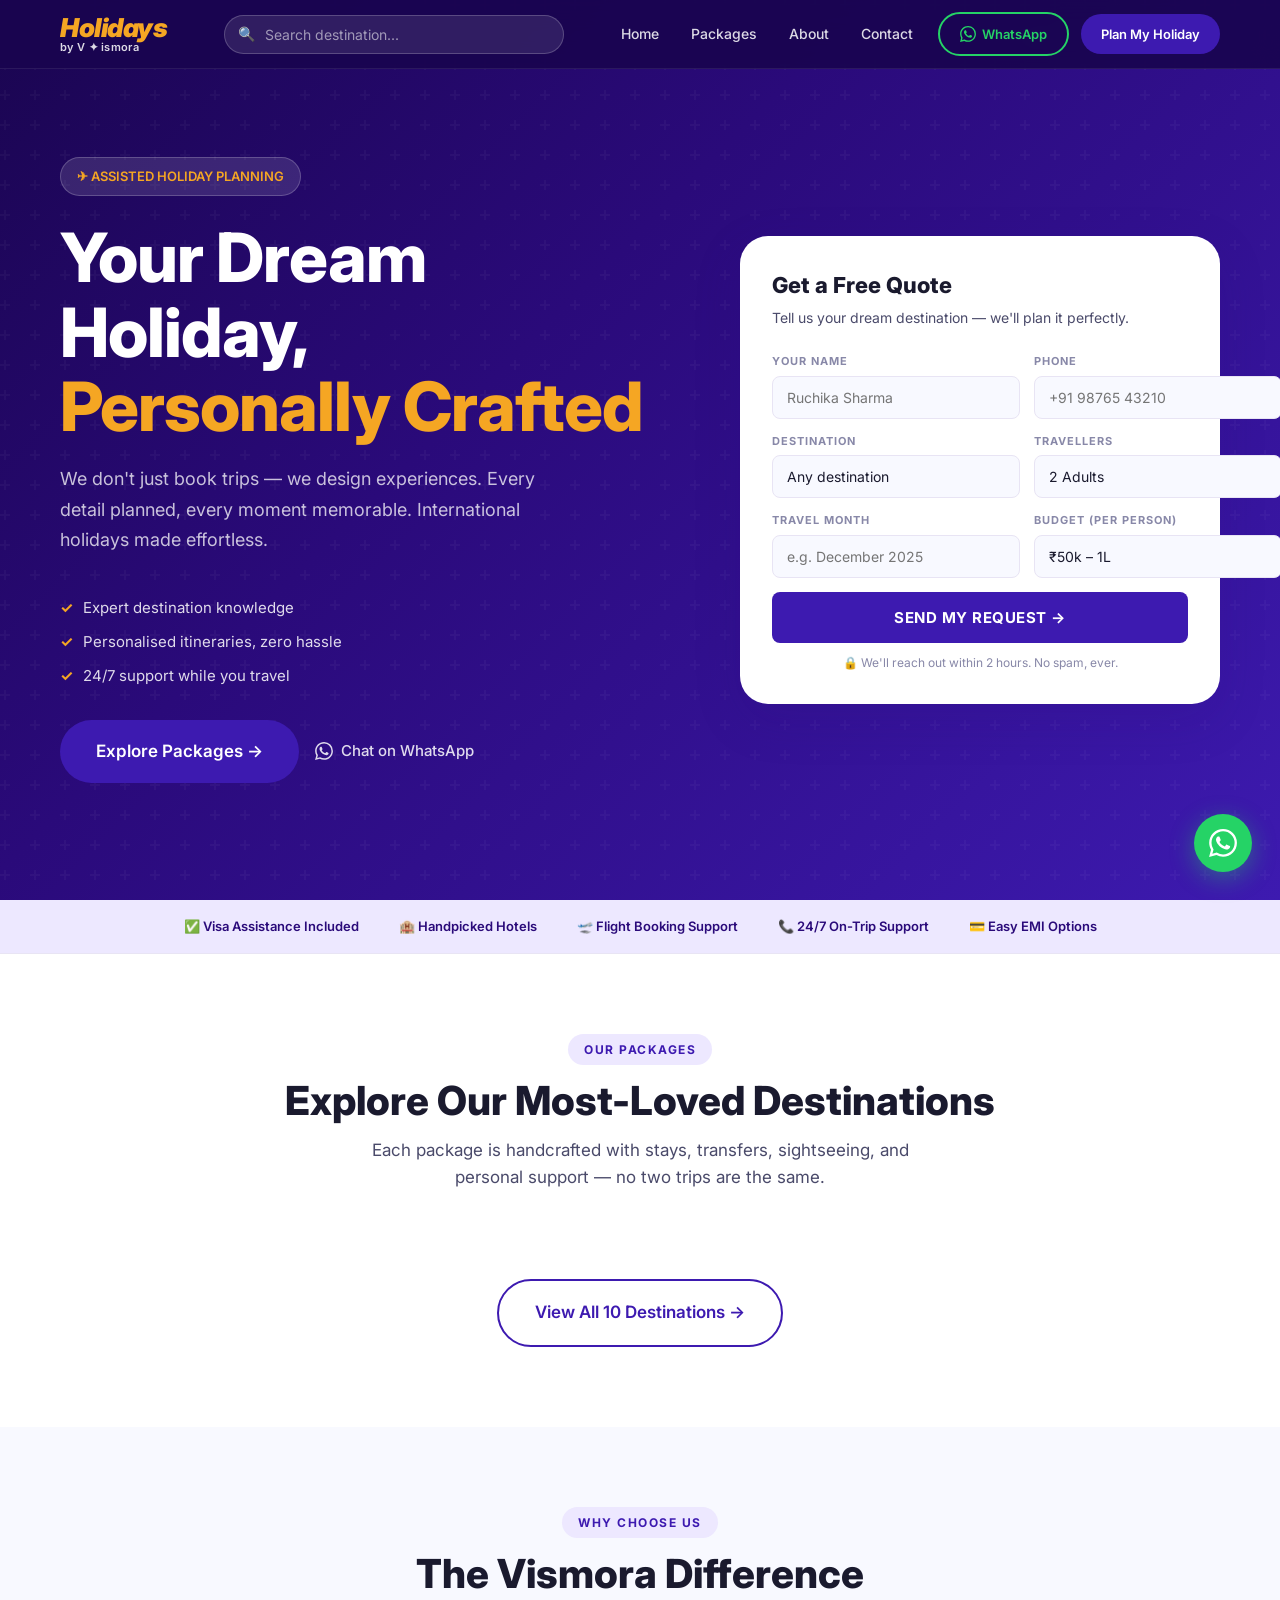
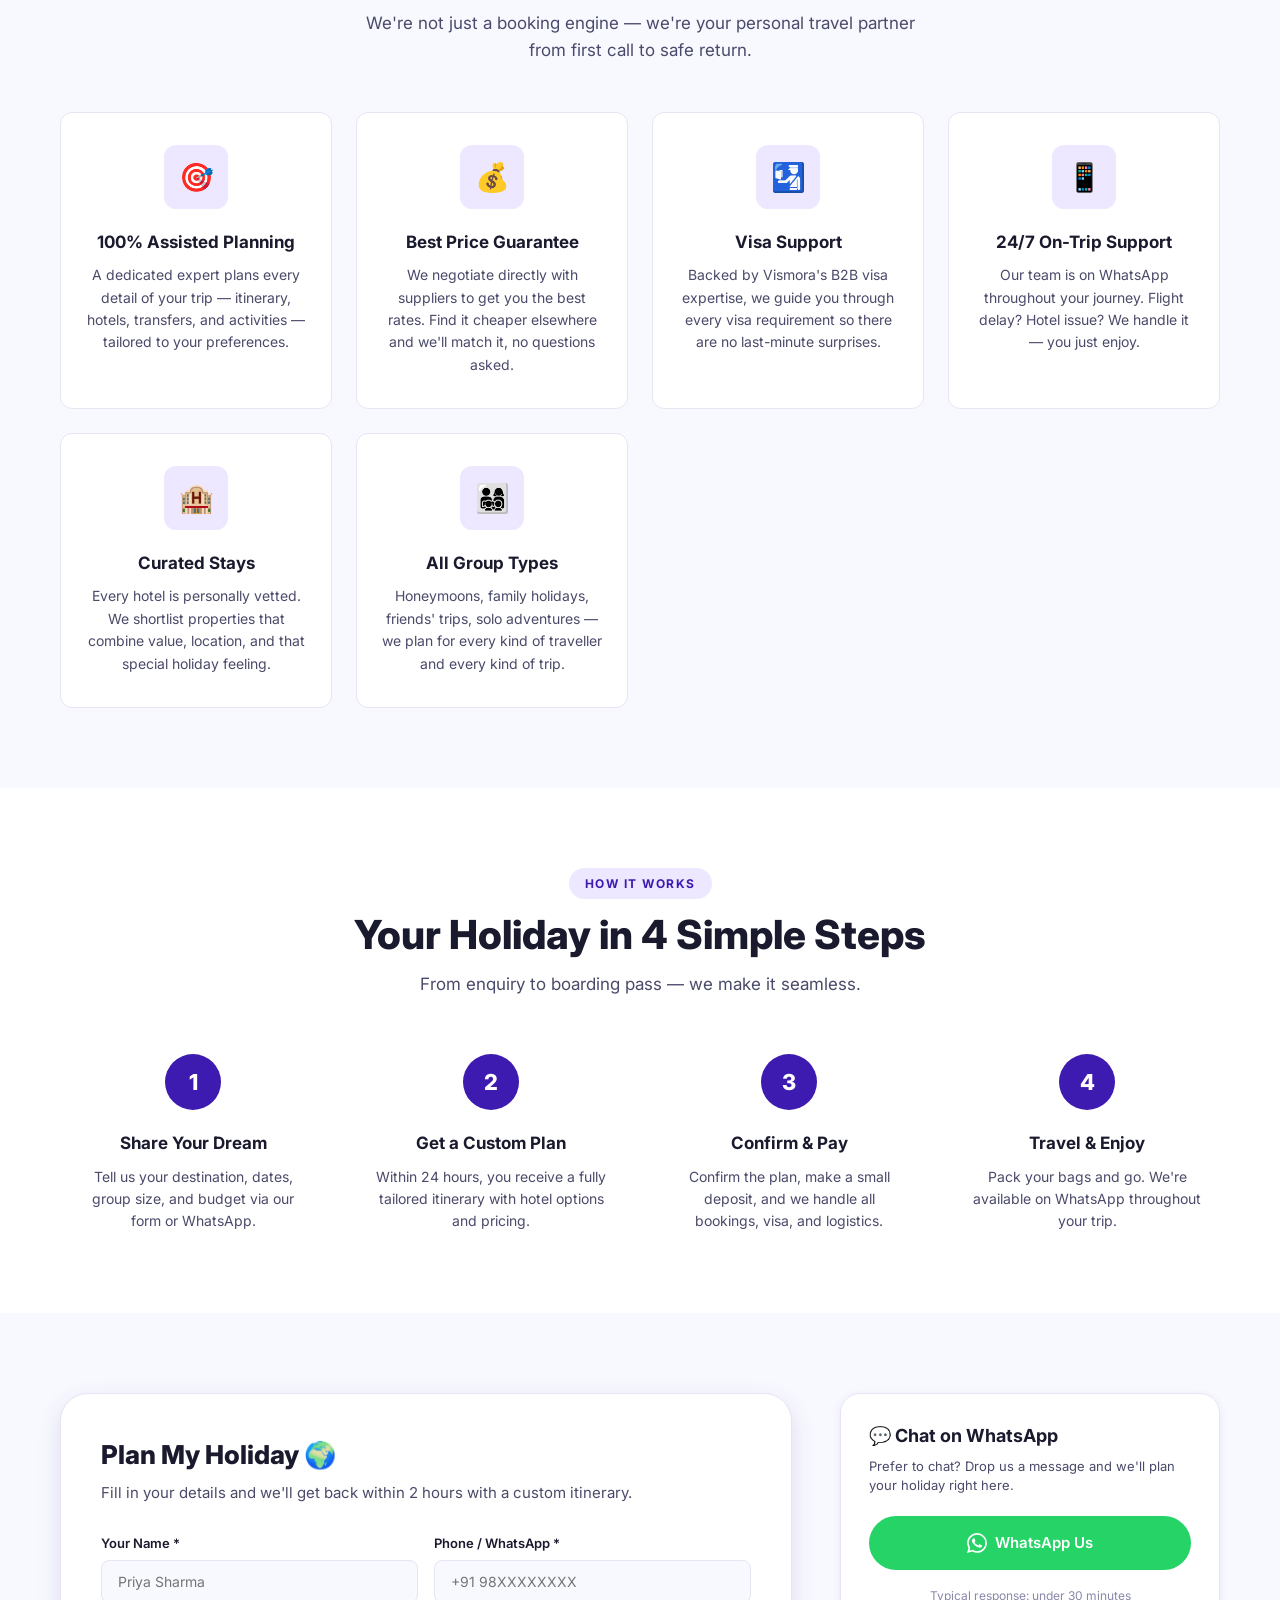
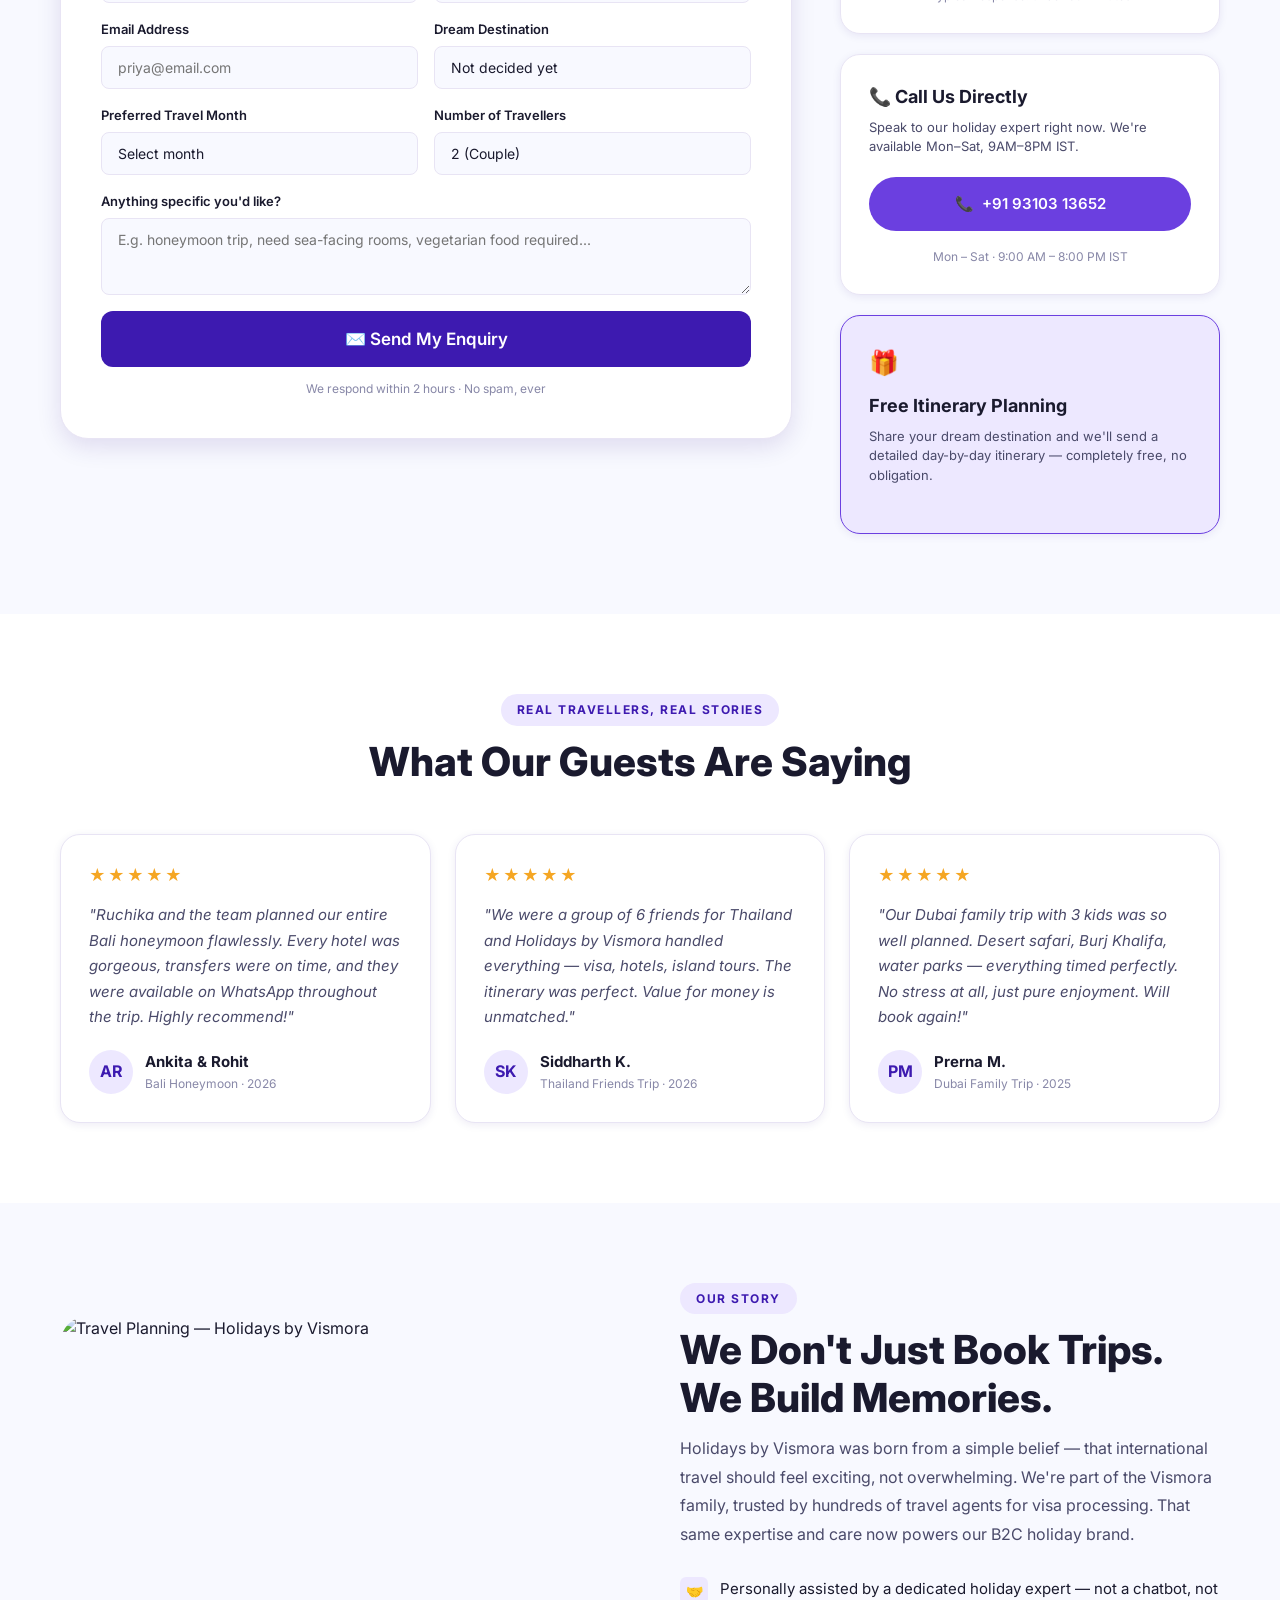
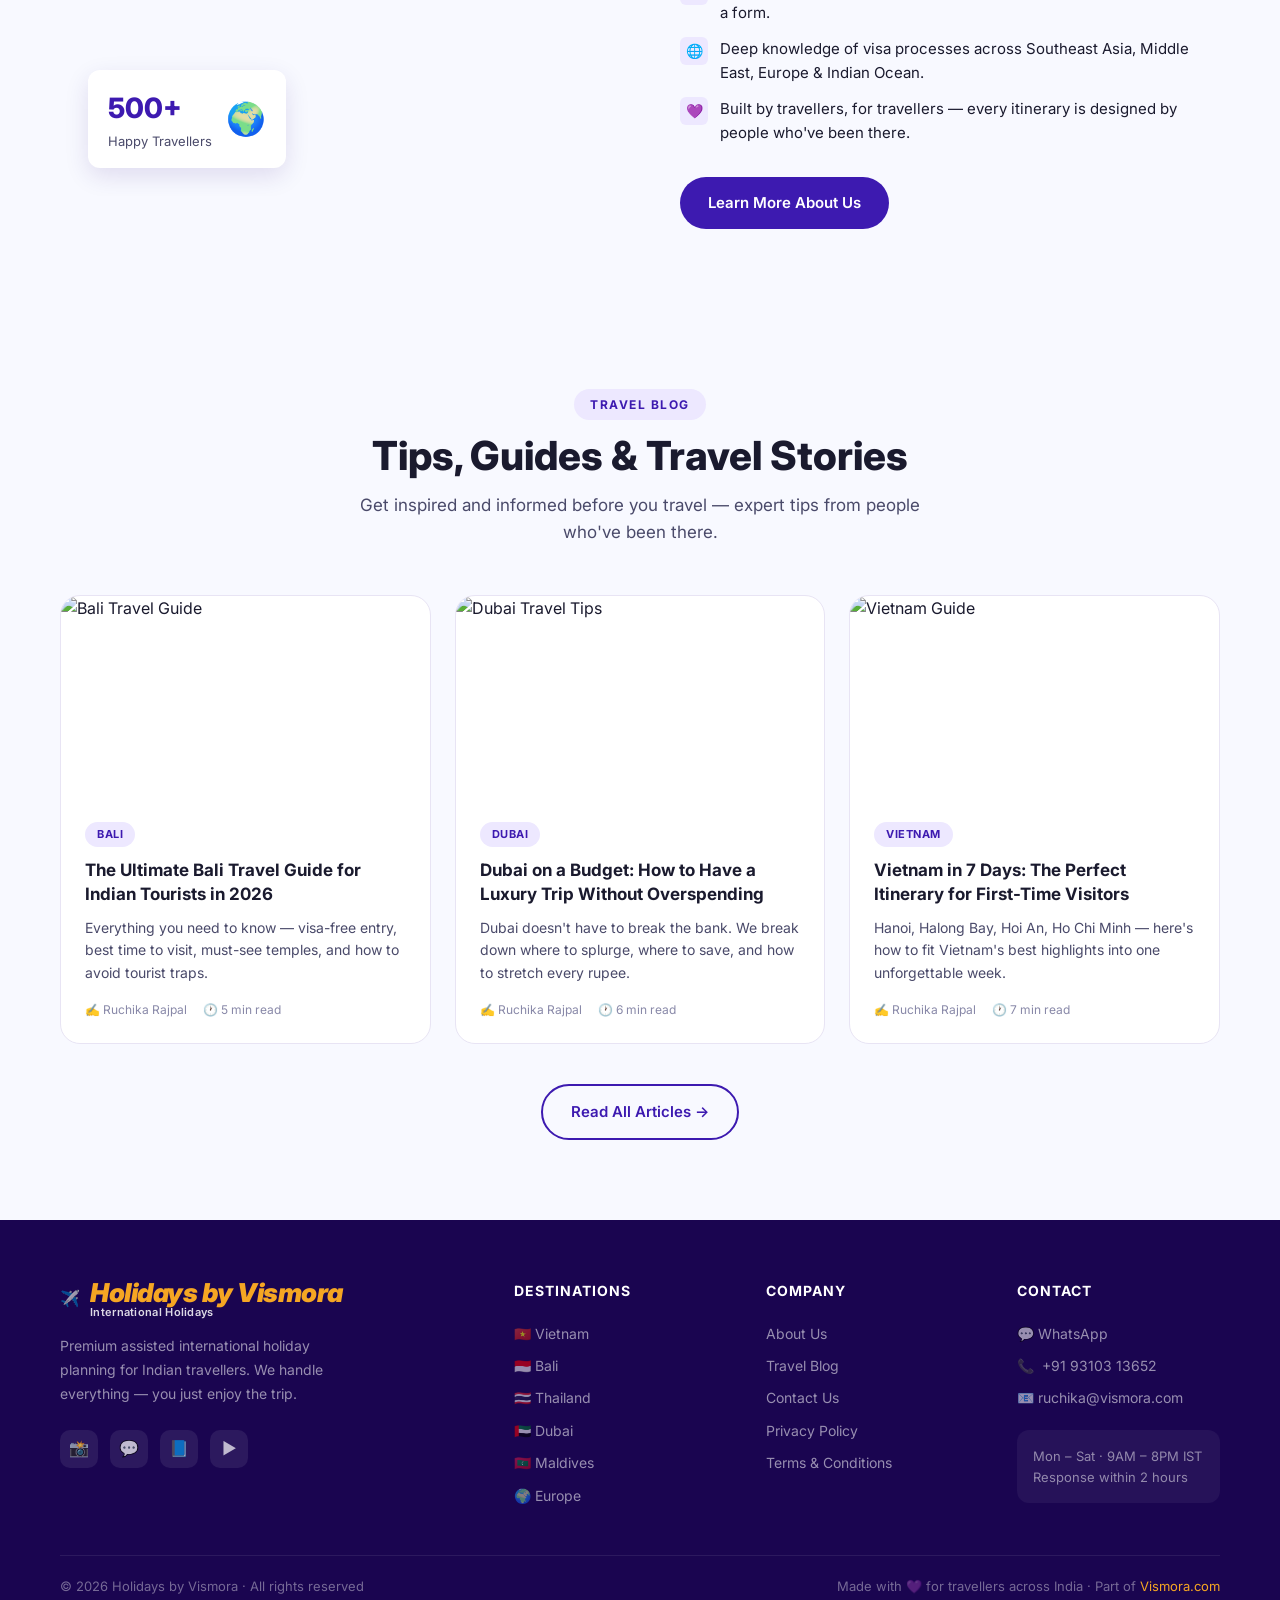
==== commit 208636ce: "Match live site design: logo, nav search, 2-col hero with quote form - Logo updated to orange italic" ====
--- a/index.html
+++ b/index.html
@@ -23,20 +23,27 @@
   <div class="container">
     <div class="nav-inner">
       <a href="index.html" class="nav-logo">
-        <div class="nav-logo-icon">✈️</div>
         <div class="nav-logo-text">
-          <span class="brand-main">Holidays by Vismora</span>
-          <span class="brand-sub">International Holidays</span>
+          <span class="brand-main">Holidays</span>
+          <span class="brand-sub">by V&nbsp;✦&nbsp;ismora</span>
         </div>
       </a>
+      <div class="nav-search">
+        <span class="nav-search-icon">🔍</span>
+        <input type="text" placeholder="Search destination..." id="nav-search-input">
+      </div>
       <ul class="nav-links">
+        <li><a href="index.html">Home</a></li>
         <li><a href="packages.html">Packages</a></li>
-        <li><a href="about.html">About Us</a></li>
-        <li><a href="blog.html">Blog</a></li>
+        <li><a href="about.html">About</a></li>
         <li><a href="#enquiry">Contact</a></li>
       </ul>
       <div class="nav-cta">
-        <a href="#enquiry" class="btn btn-accent btn-sm">Plan My Trip</a>
+        <a href="#" class="btn btn-sm wa-link" style="background:transparent; border:2px solid #25D366; color:#25D366; gap:6px;">
+          <svg width="16" height="16" viewBox="0 0 24 24" fill="currentColor"><path d="M17.472 14.382c-.297-.149-1.758-.867-2.03-.967-.273-.099-.471-.148-.67.15-.197.297-.767.966-.94 1.164-.173.199-.347.223-.644.075-.297-.15-1.255-.463-2.39-1.475-.883-.788-1.48-1.761-1.653-2.059-.173-.297-.018-.458.13-.606.134-.133.298-.347.446-.52.149-.174.198-.298.298-.497.099-.198.05-.371-.025-.52-.075-.149-.669-1.612-.916-2.207-.242-.579-.487-.5-.669-.51-.173-.008-.371-.01-.57-.01-.198 0-.52.074-.792.372-.272.297-1.04 1.016-1.04 2.479 0 1.462 1.065 2.875 1.213 3.074.149.198 2.096 3.2 5.077 4.487.709.306 1.262.489 1.694.625.712.227 1.36.195 1.871.118.571-.085 1.758-.719 2.006-1.413.248-.694.248-1.289.173-1.413-.074-.124-.272-.198-.57-.347m-5.421 7.403h-.004a9.87 9.87 0 01-5.031-1.378l-.361-.214-3.741.982.998-3.648-.235-.374a9.86 9.86 0 01-1.51-5.26c.001-5.45 4.436-9.884 9.888-9.884 2.64 0 5.122 1.03 6.988 2.898a9.825 9.825 0 012.893 6.994c-.003 5.45-4.437 9.884-9.885 9.884m8.413-18.297A11.815 11.815 0 0012.05 0C5.495 0 .16 5.335.157 11.892c0 2.096.547 4.142 1.588 5.945L.057 24l6.305-1.654a11.882 11.882 0 005.683 1.448h.005c6.554 0 11.89-5.335 11.893-11.893a11.821 11.821 0 00-3.48-8.413z"/></svg>
+          WhatsApp
+        </a>
+        <a href="#enquiry" class="btn btn-primary btn-sm">Plan My Holiday</a>
       </div>
       <button class="nav-toggle" aria-label="Menu">
         <span></span><span></span><span></span>
@@ -48,72 +55,90 @@
 <!-- ===== HERO ===== -->
 <section class="hero">
   <div class="container">
-    <div class="hero-content">
-      <div class="hero-badge">✨ India's Most Trusted Assisted Holiday Planner</div>
-      <h1>Your Dream Holiday,<br><span>Crafted Just for You</span></h1>
-      <p class="hero-sub">We plan, book, and take care of every detail — so you just show up and explore. International holidays made simple, personal, and stress-free.</p>
-
-      <!-- Search Box -->
-      <div class="search-box">
-        <div class="search-field">
-          <label>Where to?</label>
-          <select id="hero-dest">
-            <option value="">Any Destination</option>
-            <option value="Vietnam">🇻🇳 Vietnam</option>
-            <option value="Bali">🇮🇩 Bali</option>
-            <option value="Thailand">🇹🇭 Thailand</option>
-            <option value="Singapore">🇸🇬 Singapore</option>
-            <option value="Dubai">🇦🇪 Dubai</option>
-            <option value="Maldives">🇲🇻 Maldives</option>
-            <option value="Mauritius">🇲🇺 Mauritius</option>
-            <option value="Malaysia">🇲🇾 Malaysia</option>
-            <option value="Hong Kong">🇭🇰 Hong Kong</option>
-            <option value="Europe">🌍 Europe</option>
-          </select>
-        </div>
-        <div class="search-field">
-          <label>Trip Duration</label>
-          <select id="hero-days">
-            <option value="">Any Duration</option>
-            <option value="u5">Up to 5 Days</option>
-            <option value="5-7">5 – 7 Days</option>
-            <option value="7-10">7 – 10 Days</option>
-            <option value="a10">10+ Days</option>
-          </select>
-        </div>
-        <div class="search-field">
-          <label>Budget (per person)</label>
-          <select id="hero-budget">
-            <option value="">Any Budget</option>
-            <option value="u50">Under ₹50,000</option>
-            <option value="50-1l">₹50K – ₹1 Lakh</option>
-            <option value="1l-1.5l">₹1L – ₹1.5 Lakh</option>
-            <option value="a1.5l">Above ₹1.5 Lakh</option>
-          </select>
-        </div>
-        <button id="hero-search-btn" class="search-btn">
-          🔍 Search Packages
-        </button>
-      </div>
-
-      <!-- Stats -->
-      <div class="hero-stats">
-        <div class="hero-stat">
-          <div class="num">500+</div>
-          <div class="label">Happy Travellers</div>
-        </div>
-        <div class="hero-stat">
-          <div class="num">10+</div>
-          <div class="label">Destinations</div>
-        </div>
-        <div class="hero-stat">
-          <div class="num">4.9★</div>
-          <div class="label">Average Rating</div>
-        </div>
-        <div class="hero-stat">
-          <div class="num">100%</div>
-          <div class="label">Personalised</div>
-        </div>
+    <div class="hero-inner">
+      <!-- Left: Content -->
+      <div class="hero-content">
+        <div class="hero-badge">✈ ASSISTED HOLIDAY PLANNING</div>
+        <h1>Your Dream Holiday,<br><span>Personally Crafted</span></h1>
+        <p class="hero-sub">We don't just book trips — we design experiences. Every detail planned, every moment memorable. International holidays made effortless.</p>
+        <ul style="list-style:none; margin-bottom:32px; display:flex; flex-direction:column; gap:10px;">
+          <li style="display:flex; align-items:center; gap:10px; color:rgba(255,255,255,0.85); font-size:15px;">
+            <span style="color:var(--accent); font-weight:700;">✓</span> Expert destination knowledge
+          </li>
+          <li style="display:flex; align-items:center; gap:10px; color:rgba(255,255,255,0.85); font-size:15px;">
+            <span style="color:var(--accent); font-weight:700;">✓</span> Personalised itineraries, zero hassle
+          </li>
+          <li style="display:flex; align-items:center; gap:10px; color:rgba(255,255,255,0.85); font-size:15px;">
+            <span style="color:var(--accent); font-weight:700;">✓</span> 24/7 support while you travel
+          </li>
+        </ul>
+        <div style="display:flex; gap:16px; flex-wrap:wrap; align-items:center;">
+          <a href="packages.html" class="btn btn-primary btn-lg">Explore Packages →</a>
+          <a href="#" class="wa-link" style="display:flex; align-items:center; gap:8px; color:rgba(255,255,255,0.85); font-size:15px; font-weight:500;">
+            <svg width="18" height="18" viewBox="0 0 24 24" fill="currentColor"><path d="M17.472 14.382c-.297-.149-1.758-.867-2.03-.967-.273-.099-.471-.148-.67.15-.197.297-.767.966-.94 1.164-.173.199-.347.223-.644.075-.297-.15-1.255-.463-2.39-1.475-.883-.788-1.48-1.761-1.653-2.059-.173-.297-.018-.458.13-.606.134-.133.298-.347.446-.52.149-.174.198-.298.298-.497.099-.198.05-.371-.025-.52-.075-.149-.669-1.612-.916-2.207-.242-.579-.487-.5-.669-.51-.173-.008-.371-.01-.57-.01-.198 0-.52.074-.792.372-.272.297-1.04 1.016-1.04 2.479 0 1.462 1.065 2.875 1.213 3.074.149.198 2.096 3.2 5.077 4.487.709.306 1.262.489 1.694.625.712.227 1.36.195 1.871.118.571-.085 1.758-.719 2.006-1.413.248-.694.248-1.289.173-1.413-.074-.124-.272-.198-.57-.347m-5.421 7.403h-.004a9.87 9.87 0 01-5.031-1.378l-.361-.214-3.741.982.998-3.648-.235-.374a9.86 9.86 0 01-1.51-5.26c.001-5.45 4.436-9.884 9.888-9.884 2.64 0 5.122 1.03 6.988 2.898a9.825 9.825 0 012.893 6.994c-.003 5.45-4.437 9.884-9.885 9.884m8.413-18.297A11.815 11.815 0 0012.05 0C5.495 0 .16 5.335.157 11.892c0 2.096.547 4.142 1.588 5.945L.057 24l6.305-1.654a11.882 11.882 0 005.683 1.448h.005c6.554 0 11.89-5.335 11.893-11.893a11.821 11.821 0 00-3.48-8.413z"/></svg>
+            Chat on WhatsApp
+          </a>
+        </div>
+      </div>
+
+      <!-- Right: Get a Free Quote form -->
+      <div class="hero-form-card">
+        <div class="hero-form-title">Get a Free Quote</div>
+        <div class="hero-form-sub">Tell us your dream destination — we'll plan it perfectly.</div>
+        <form id="enquiry-form" novalidate>
+          <div class="hero-form-grid">
+            <div class="hero-form-group">
+              <label>Your Name</label>
+              <input type="text" id="enq-name" placeholder="Ruchika Sharma" required>
+            </div>
+            <div class="hero-form-group">
+              <label>Phone</label>
+              <input type="tel" id="enq-phone" placeholder="+91 98765 43210" required>
+            </div>
+            <div class="hero-form-group">
+              <label>Destination</label>
+              <select id="enq-destination">
+                <option value="Any destination">Any destination</option>
+                <option value="Vietnam">🇻🇳 Vietnam</option>
+                <option value="Bali">🇮🇩 Bali</option>
+                <option value="Thailand">🇹🇭 Thailand</option>
+                <option value="Singapore">🇸🇬 Singapore</option>
+                <option value="Dubai">🇦🇪 Dubai</option>
+                <option value="Maldives">🇲🇻 Maldives</option>
+                <option value="Mauritius">🇲🇺 Mauritius</option>
+                <option value="Malaysia">🇲🇾 Malaysia</option>
+                <option value="Hong Kong">🇭🇰 Hong Kong</option>
+                <option value="Europe">🌍 Europe</option>
+              </select>
+            </div>
+            <div class="hero-form-group">
+              <label>Travellers</label>
+              <select id="enq-pax">
+                <option value="2 Adults">2 Adults</option>
+                <option value="1 Adult">1 Adult (Solo)</option>
+                <option value="3 Adults">3 Adults</option>
+                <option value="4 Adults">4 Adults</option>
+                <option value="Family with Kids">Family with Kids</option>
+                <option value="Group 5+">Group (5+)</option>
+              </select>
+            </div>
+            <div class="hero-form-group">
+              <label>Travel Month</label>
+              <input type="text" id="enq-date" placeholder="e.g. December 2025">
+            </div>
+            <div class="hero-form-group">
+              <label>Budget (Per Person)</label>
+              <select id="enq-budget">
+                <option value="₹50k-1L">₹50k – 1L</option>
+                <option value="Under ₹50k">Under ₹50k</option>
+                <option value="₹1L-1.5L">₹1L – 1.5L</option>
+                <option value="Above ₹1.5L">Above ₹1.5L</option>
+              </select>
+            </div>
+          </div>
+          <button type="submit" class="hero-form-submit">SEND MY REQUEST →</button>
+          <div class="hero-form-note">🔒 We'll reach out within 2 hours. No spam, ever.</div>
+        </form>
       </div>
     </div>
   </div>
--- a/css/style.css
+++ b/css/style.css
@@ -157,36 +157,26 @@
   gap: 10px;
 }
 
-.nav-logo-icon {
-  width: 38px;
-  height: 38px;
-  background: var(--accent);
-  border-radius: 10px;
-  display: flex;
-  align-items: center;
-  justify-content: center;
-  font-size: 18px;
-}
-
 .nav-logo-text {
   display: flex;
   flex-direction: column;
-  line-height: 1.2;
+  line-height: 1.1;
 }
 
 .nav-logo-text .brand-main {
-  font-size: 15px;
-  font-weight: 800;
-  color: var(--white);
-  letter-spacing: -0.3px;
+  font-size: 26px;
+  font-weight: 900;
+  color: var(--accent);
+  letter-spacing: -0.5px;
+  line-height: 1;
+  font-style: italic;
 }
 
 .nav-logo-text .brand-sub {
-  font-size: 10px;
-  font-weight: 500;
-  color: var(--accent);
-  letter-spacing: 1px;
-  text-transform: uppercase;
+  font-size: 11px;
+  font-weight: 600;
+  color: rgba(255,255,255,0.85);
+  letter-spacing: 0.3px;
 }
 
 .nav-links {
@@ -203,6 +193,39 @@
 }
 
 .nav-links a:hover { color: var(--accent); }
+
+/* Nav Search */
+.nav-search {
+  flex: 1;
+  max-width: 340px;
+  margin: 0 32px;
+  position: relative;
+}
+
+.nav-search input {
+  width: 100%;
+  padding: 10px 16px 10px 40px;
+  border: 1.5px solid rgba(255,255,255,0.2);
+  border-radius: 100px;
+  background: rgba(255,255,255,0.1);
+  color: var(--white);
+  font-size: 14px;
+  font-family: 'Inter', sans-serif;
+  outline: none;
+  transition: all 0.2s;
+}
+
+.nav-search input::placeholder { color: rgba(255,255,255,0.55); }
+.nav-search input:focus { background: rgba(255,255,255,0.18); border-color: rgba(255,255,255,0.4); }
+
+.nav-search-icon {
+  position: absolute;
+  left: 14px;
+  top: 50%;
+  transform: translateY(-50%);
+  font-size: 14px;
+  pointer-events: none;
+}
 
 .nav-cta { display: flex; align-items: center; gap: 12px; }
 
@@ -243,10 +266,18 @@
   background: url("data:image/svg+xml,%3Csvg width='60' height='60' viewBox='0 0 60 60' xmlns='http://www.w3.org/2000/svg'%3E%3Cg fill='none' fill-rule='evenodd'%3E%3Cg fill='%23ffffff' fill-opacity='0.03'%3E%3Cpath d='M36 34v-4h-2v4h-4v2h4v4h2v-4h4v-2h-4zm0-30V0h-2v4h-4v2h4v4h2V6h4V4h-4zM6 34v-4H4v4H0v2h4v4h2v-4h4v-2H6zM6 4V0H4v4H0v2h4v4h2V6h4V4H6z'/%3E%3C/g%3E%3C/g%3E%3C/svg%3E");
 }
 
+.hero-inner {
+  position: relative;
+  z-index: 1;
+  display: grid;
+  grid-template-columns: 1fr 480px;
+  gap: 56px;
+  align-items: center;
+}
+
 .hero-content {
   position: relative;
   z-index: 1;
-  max-width: 800px;
 }
 
 .hero-badge {
@@ -284,7 +315,95 @@
   line-height: 1.7;
 }
 
-/* ===== SEARCH BOX ===== */
+/* ===== HERO QUOTE FORM ===== */
+.hero-form-card {
+  background: var(--white);
+  border-radius: var(--radius-xl);
+  padding: 32px;
+  box-shadow: var(--shadow-lg);
+}
+
+.hero-form-title {
+  font-size: 22px;
+  font-weight: 800;
+  color: var(--text-dark);
+  margin-bottom: 4px;
+}
+
+.hero-form-sub {
+  font-size: 14px;
+  color: var(--text-mid);
+  margin-bottom: 24px;
+}
+
+.hero-form-grid {
+  display: grid;
+  grid-template-columns: 1fr 1fr;
+  gap: 14px;
+}
+
+.hero-form-group {
+  display: flex;
+  flex-direction: column;
+  gap: 5px;
+}
+
+.hero-form-group label {
+  font-size: 11px;
+  font-weight: 700;
+  text-transform: uppercase;
+  letter-spacing: 1px;
+  color: var(--text-light);
+}
+
+.hero-form-group input,
+.hero-form-group select {
+  padding: 12px 14px;
+  border: 1.5px solid var(--border);
+  border-radius: var(--radius-sm);
+  font-size: 14px;
+  font-family: 'Inter', sans-serif;
+  color: var(--text-dark);
+  background: var(--bg-light);
+  outline: none;
+  transition: border-color 0.2s;
+  appearance: none;
+  -webkit-appearance: none;
+}
+
+.hero-form-group input:focus,
+.hero-form-group select:focus {
+  border-color: var(--brand-light);
+  background: var(--white);
+}
+
+.hero-form-submit {
+  width: 100%;
+  margin-top: 14px;
+  padding: 16px;
+  background: var(--brand-mid);
+  color: var(--white);
+  border: none;
+  border-radius: var(--radius-sm);
+  font-size: 15px;
+  font-weight: 700;
+  font-family: 'Inter', sans-serif;
+  letter-spacing: 0.5px;
+  cursor: pointer;
+  transition: all 0.2s;
+  text-transform: uppercase;
+}
+
+.hero-form-submit:hover { background: var(--brand); }
+
+.hero-form-note {
+  font-size: 12px;
+  color: var(--text-light);
+  text-align: center;
+  margin-top: 10px;
+}
+
+/* ===== SEARCH BOX (old hero search — now in nav) ===== */
 .search-box {
   background: var(--white);
   border-radius: var(--radius-xl);
@@ -1136,6 +1255,11 @@
   .footer-grid { grid-template-columns: 1fr 1fr; gap: 32px; }
 }
 
+@media (max-width: 1024px) {
+  .hero-inner { grid-template-columns: 1fr; gap: 40px; }
+  .nav-search { display: none; }
+}
+
 @media (max-width: 768px) {
   .nav-links { display: none; }
   .nav-cta .btn { display: none; }
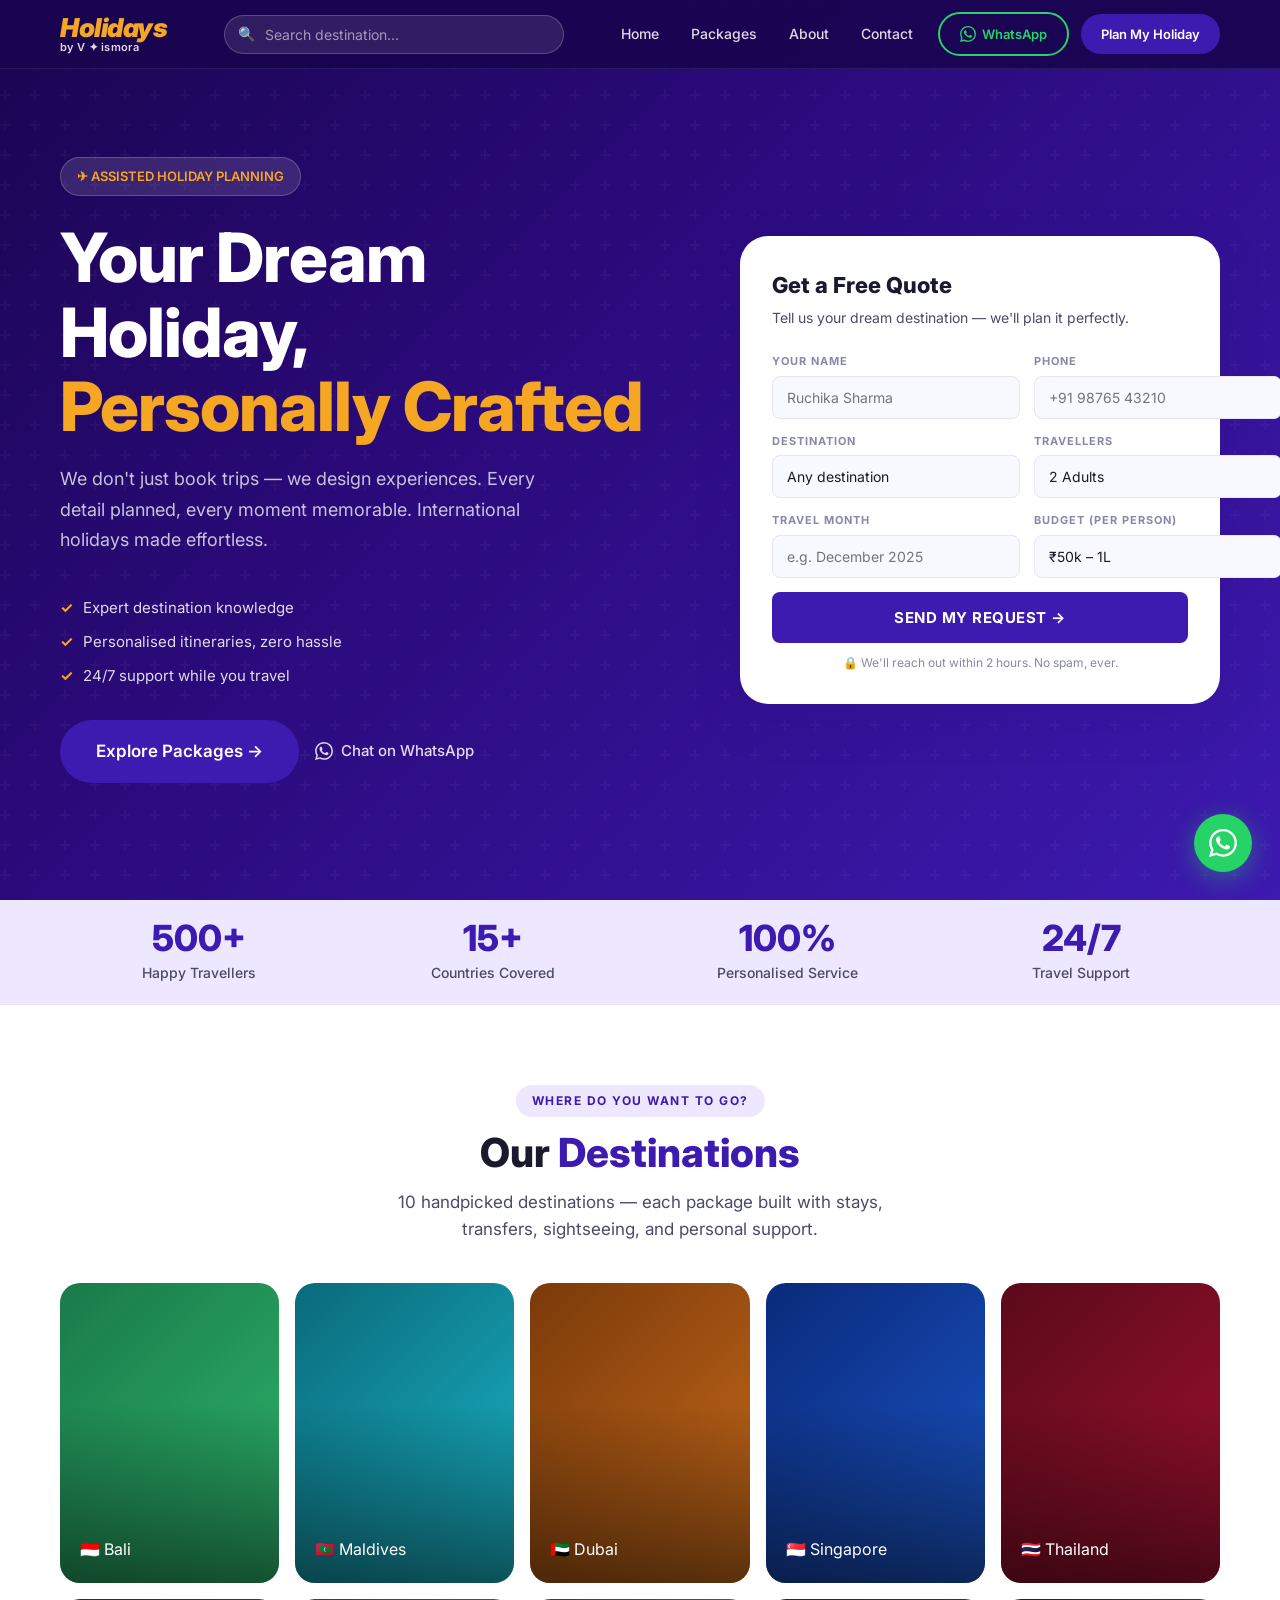
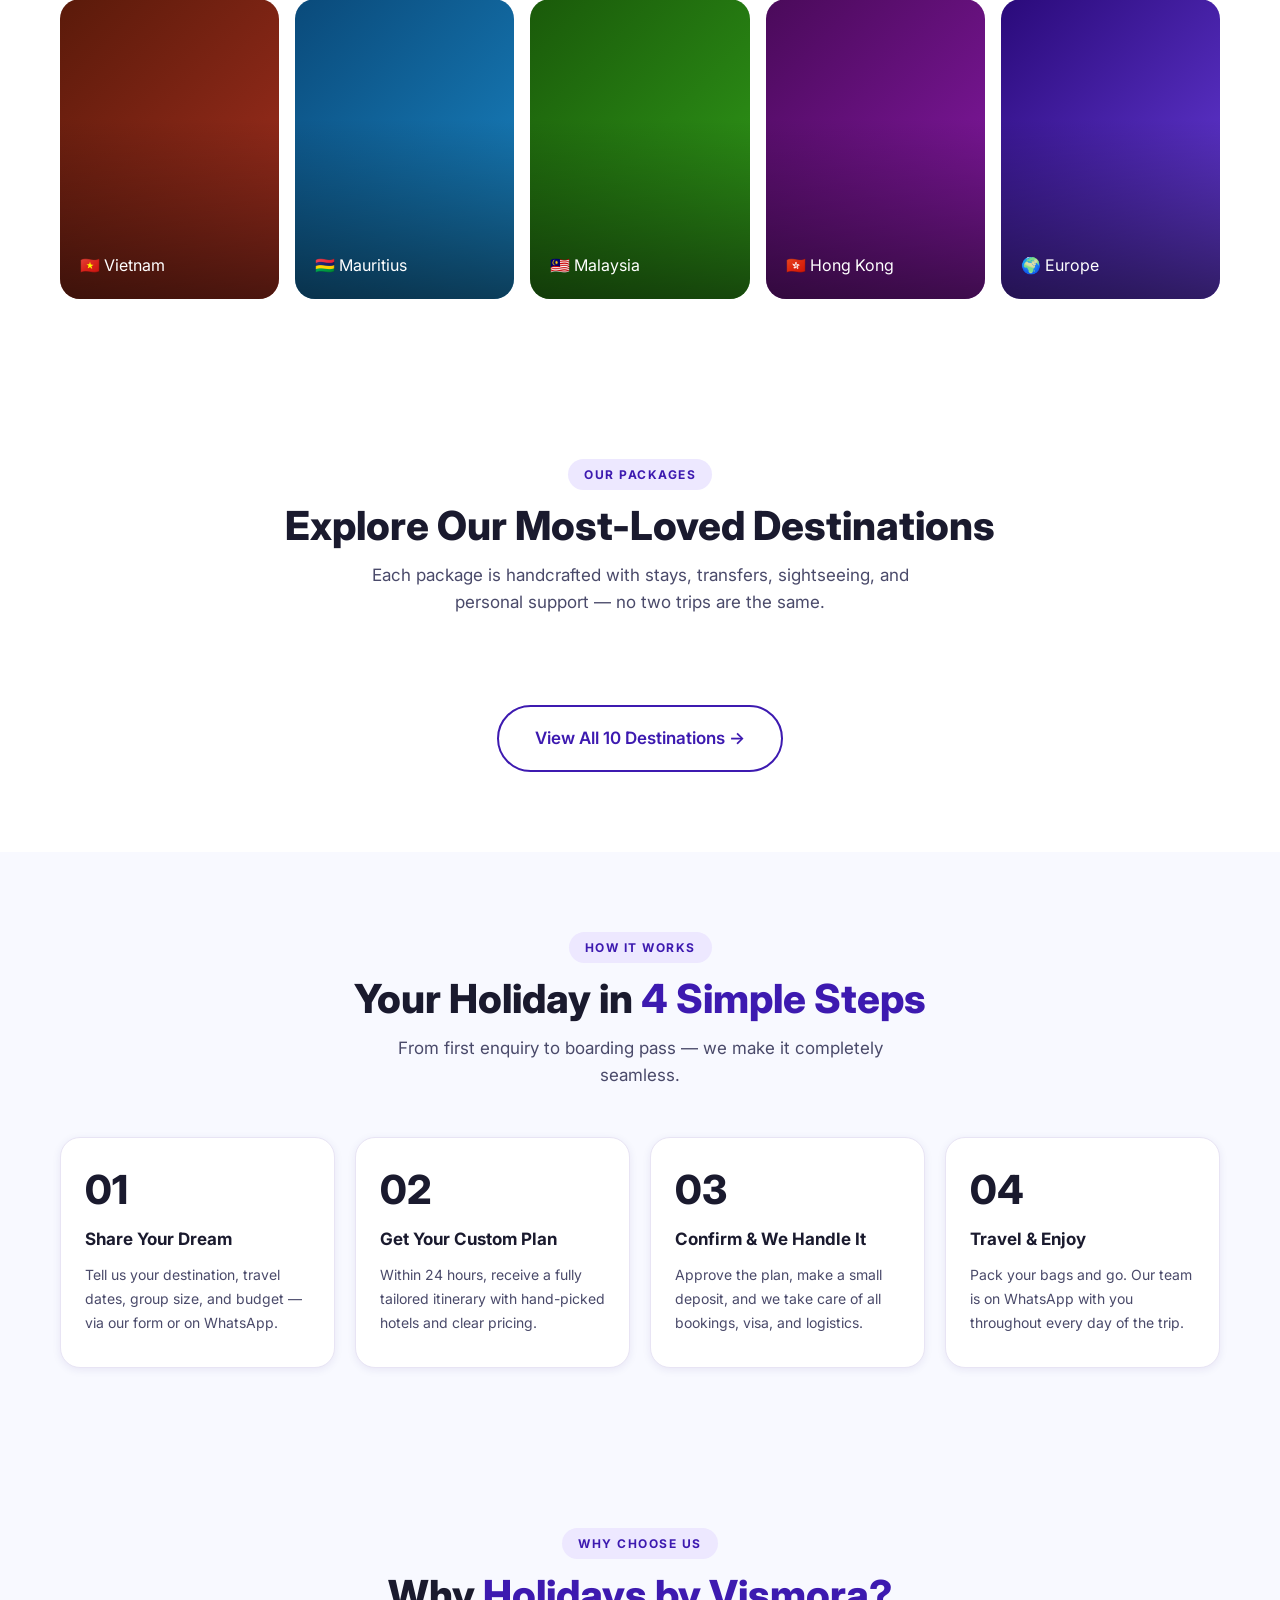
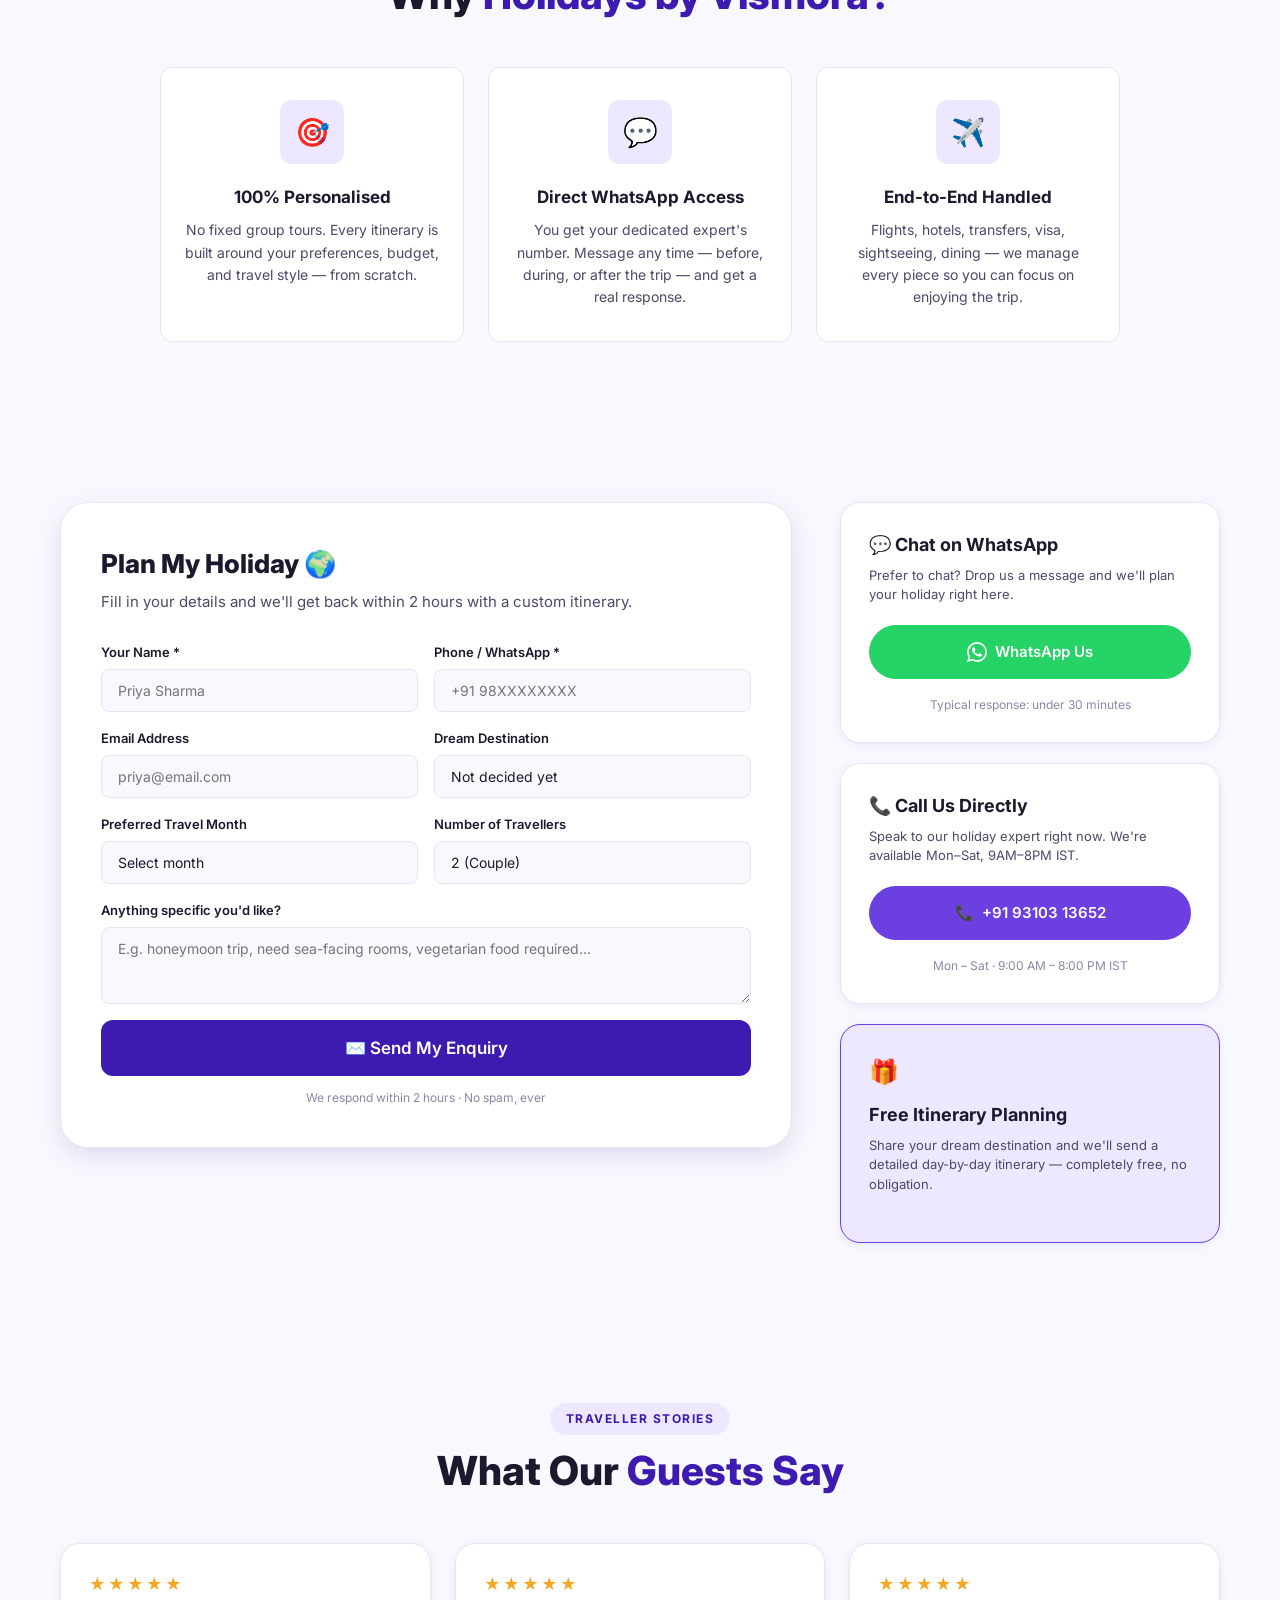
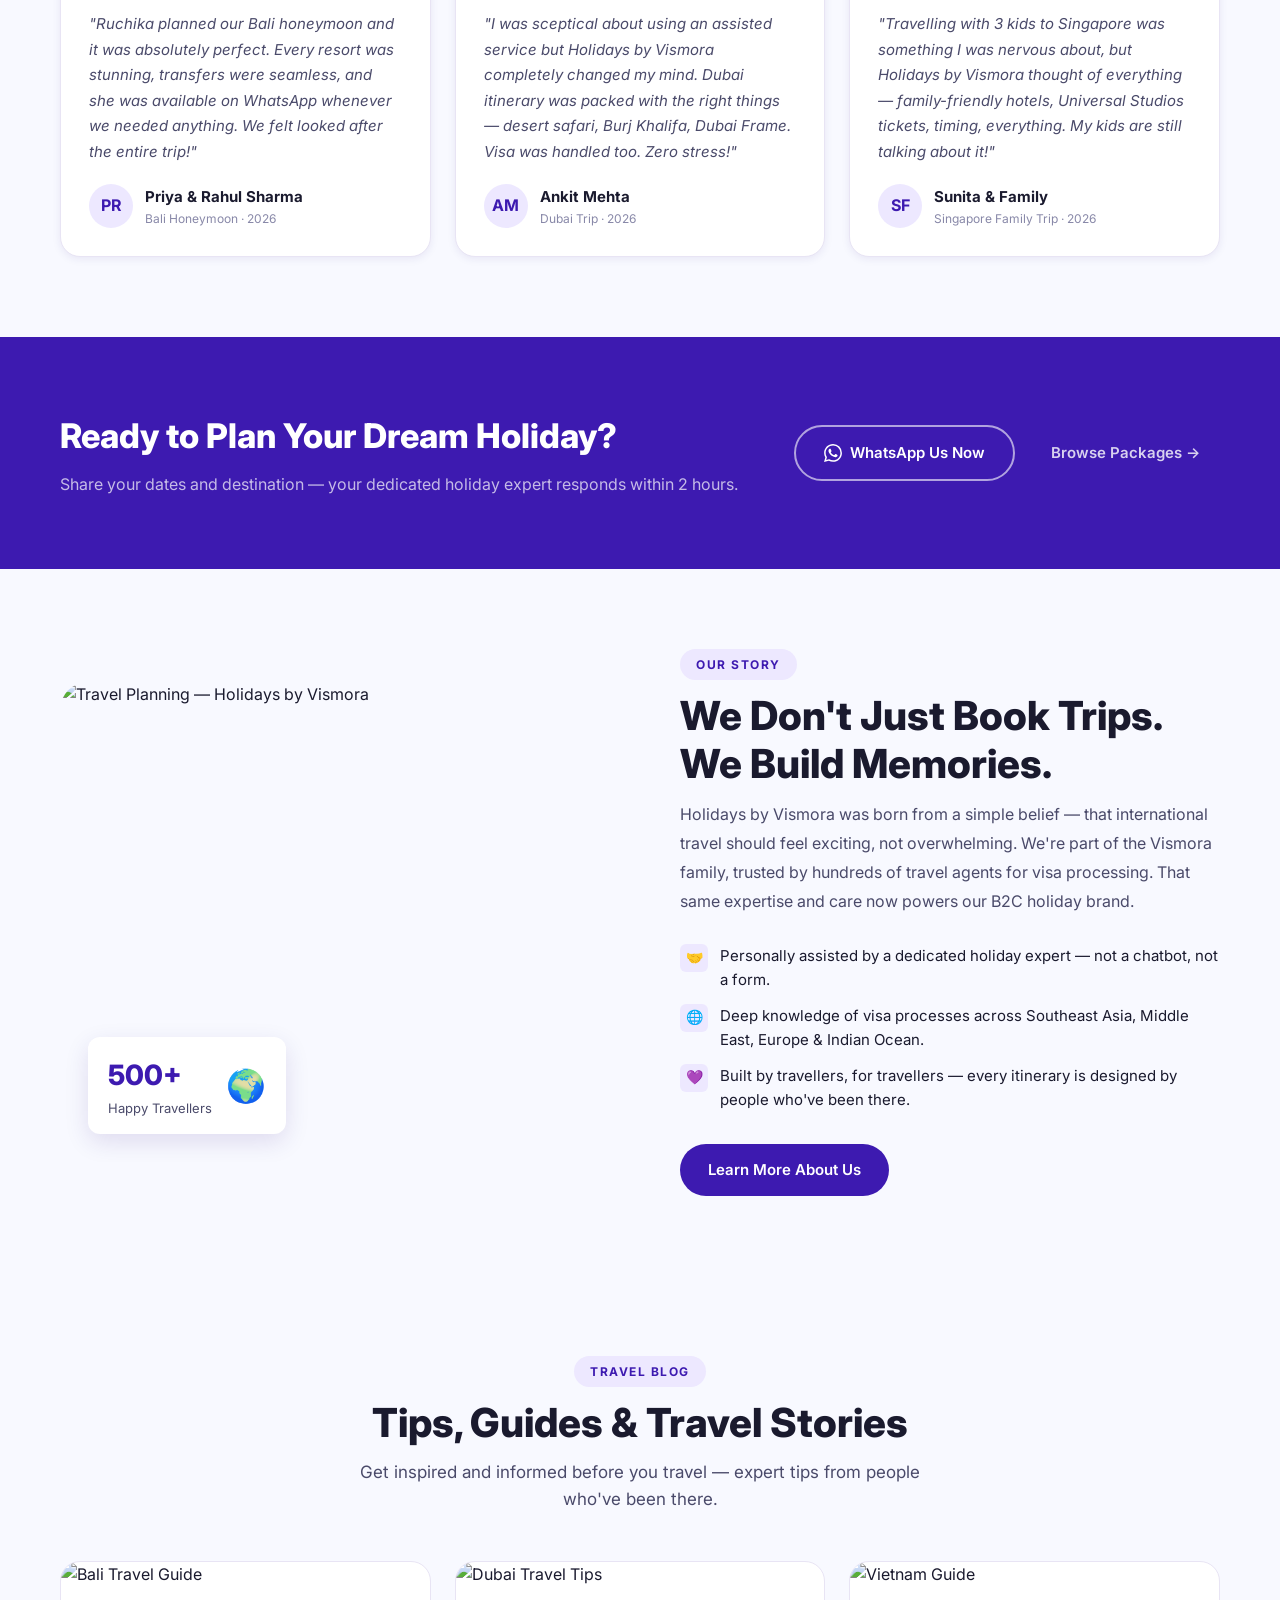
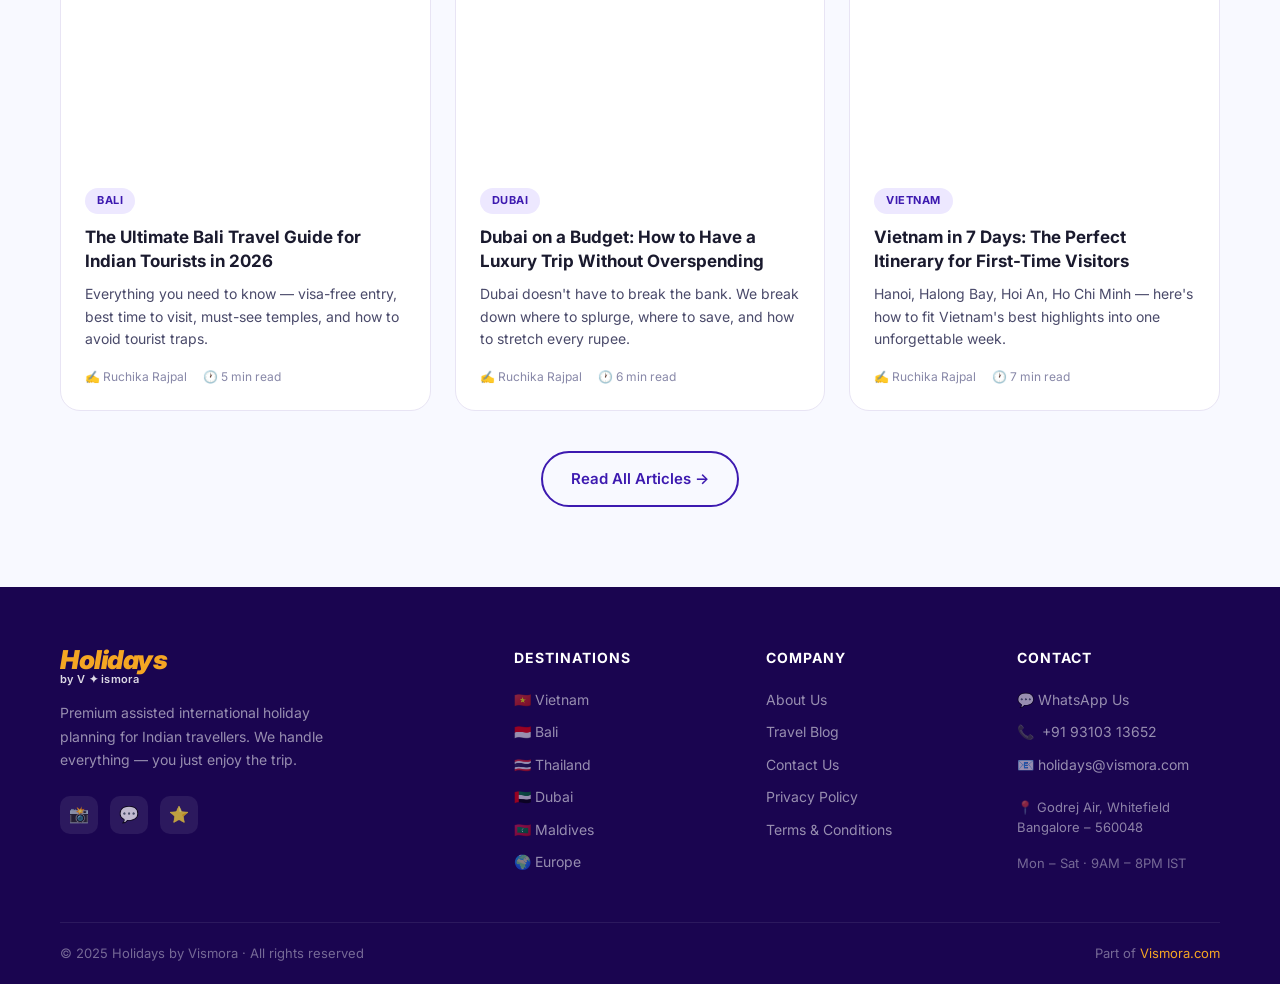
==== commit a3f3f817: "Overhaul homepage sections to match live site design - Trust bar: 4-column grid with large purple nu" ====
--- a/index.html
+++ b/index.html
@@ -148,14 +148,88 @@
 <div class="trust-bar">
   <div class="container">
     <div class="trust-bar-inner">
-      <div class="trust-item">✅ Visa Assistance Included</div>
-      <div class="trust-item">🏨 Handpicked Hotels</div>
-      <div class="trust-item">🛫 Flight Booking Support</div>
-      <div class="trust-item">📞 24/7 On-Trip Support</div>
-      <div class="trust-item">💳 Easy EMI Options</div>
+      <div class="trust-item">
+        <div class="trust-num">500+</div>
+        <div class="trust-label">Happy Travellers</div>
+      </div>
+      <div class="trust-item">
+        <div class="trust-num">15+</div>
+        <div class="trust-label">Countries Covered</div>
+      </div>
+      <div class="trust-item">
+        <div class="trust-num">100%</div>
+        <div class="trust-label">Personalised Service</div>
+      </div>
+      <div class="trust-item">
+        <div class="trust-num">24/7</div>
+        <div class="trust-label">Travel Support</div>
+      </div>
     </div>
   </div>
 </div>
+
+<!-- ===== DESTINATIONS ===== -->
+<section class="section-pad">
+  <div class="container">
+    <div class="text-center">
+      <span class="section-label">Where Do You Want to Go?</span>
+      <h2 class="section-title">Our <span class="title-accent">Destinations</span></h2>
+      <p class="section-subtitle">10 handpicked destinations — each package built with stays, transfers, sightseeing, and personal support.</p>
+    </div>
+    <div class="dest-grid">
+      <a href="packages.html?country=Bali" class="dest-card">
+        <div class="dest-card-bg" style="background:linear-gradient(135deg,#1a7a4a,#2db56b);"></div>
+        <div class="dest-card-overlay"></div>
+        <div class="dest-card-label">🇮🇩 Bali</div>
+      </a>
+      <a href="packages.html?country=Maldives" class="dest-card">
+        <div class="dest-card-bg" style="background:linear-gradient(135deg,#0a6a7a,#1ab5c8);"></div>
+        <div class="dest-card-overlay"></div>
+        <div class="dest-card-label">🇲🇻 Maldives</div>
+      </a>
+      <a href="packages.html?country=Dubai" class="dest-card">
+        <div class="dest-card-bg" style="background:linear-gradient(135deg,#7a3a0a,#c86a1a);"></div>
+        <div class="dest-card-overlay"></div>
+        <div class="dest-card-label">🇦🇪 Dubai</div>
+      </a>
+      <a href="packages.html?country=Singapore" class="dest-card">
+        <div class="dest-card-bg" style="background:linear-gradient(135deg,#0a2a7a,#1a55c8);"></div>
+        <div class="dest-card-overlay"></div>
+        <div class="dest-card-label">🇸🇬 Singapore</div>
+      </a>
+      <a href="packages.html?country=Thailand" class="dest-card">
+        <div class="dest-card-bg" style="background:linear-gradient(135deg,#5a0a1a,#a01030);"></div>
+        <div class="dest-card-overlay"></div>
+        <div class="dest-card-label">🇹🇭 Thailand</div>
+      </a>
+      <a href="packages.html?country=Vietnam" class="dest-card">
+        <div class="dest-card-bg" style="background:linear-gradient(135deg,#5a1a0a,#a83020);"></div>
+        <div class="dest-card-overlay"></div>
+        <div class="dest-card-label">🇻🇳 Vietnam</div>
+      </a>
+      <a href="packages.html?country=Mauritius" class="dest-card">
+        <div class="dest-card-bg" style="background:linear-gradient(135deg,#0a4a7a,#1a88c8);"></div>
+        <div class="dest-card-overlay"></div>
+        <div class="dest-card-label">🇲🇺 Mauritius</div>
+      </a>
+      <a href="packages.html?country=Malaysia" class="dest-card">
+        <div class="dest-card-bg" style="background:linear-gradient(135deg,#1a5a0a,#32a01a);"></div>
+        <div class="dest-card-overlay"></div>
+        <div class="dest-card-label">🇲🇾 Malaysia</div>
+      </a>
+      <a href="packages.html?country=Hong Kong" class="dest-card">
+        <div class="dest-card-bg" style="background:linear-gradient(135deg,#4a0a5a,#8a1aaa);"></div>
+        <div class="dest-card-overlay"></div>
+        <div class="dest-card-label">🇭🇰 Hong Kong</div>
+      </a>
+      <a href="packages.html?country=Europe" class="dest-card">
+        <div class="dest-card-bg" style="background:linear-gradient(135deg,#2A0A7A,#6B3FE0);"></div>
+        <div class="dest-card-overlay"></div>
+        <div class="dest-card-label">🌍 Europe</div>
+      </a>
+    </div>
+  </div>
+</section>
 
 <!-- ===== FEATURED PACKAGES ===== -->
 <section class="section-pad">
@@ -172,77 +246,61 @@
   </div>
 </section>
 
+<!-- ===== HOW IT WORKS ===== -->
+<section class="section-pad" style="background:var(--bg-light);">
+  <div class="container">
+    <div class="text-center">
+      <span class="section-label">How It Works</span>
+      <h2 class="section-title">Your Holiday in <span class="title-accent">4 Simple Steps</span></h2>
+      <p class="section-subtitle">From first enquiry to boarding pass — we make it completely seamless.</p>
+    </div>
+    <div class="how-steps">
+      <div class="how-step">
+        <div class="how-step-num">01</div>
+        <div class="how-step-title">Share Your Dream</div>
+        <div class="how-step-desc">Tell us your destination, travel dates, group size, and budget — via our form or on WhatsApp.</div>
+      </div>
+      <div class="how-step">
+        <div class="how-step-num">02</div>
+        <div class="how-step-title">Get Your Custom Plan</div>
+        <div class="how-step-desc">Within 24 hours, receive a fully tailored itinerary with hand-picked hotels and clear pricing.</div>
+      </div>
+      <div class="how-step">
+        <div class="how-step-num">03</div>
+        <div class="how-step-title">Confirm & We Handle It</div>
+        <div class="how-step-desc">Approve the plan, make a small deposit, and we take care of all bookings, visa, and logistics.</div>
+      </div>
+      <div class="how-step">
+        <div class="how-step-num">04</div>
+        <div class="how-step-title">Travel & Enjoy</div>
+        <div class="how-step-desc">Pack your bags and go. Our team is on WhatsApp with you throughout every day of the trip.</div>
+      </div>
+    </div>
+  </div>
+</section>
+
 <!-- ===== WHY US ===== -->
 <section class="section-pad why-us">
   <div class="container">
     <div class="text-center">
       <span class="section-label">Why Choose Us</span>
-      <h2 class="section-title">The Vismora Difference</h2>
-      <p class="section-subtitle">We're not just a booking engine — we're your personal travel partner from first call to safe return.</p>
-    </div>
-    <div class="why-grid">
+      <h2 class="section-title">Why <span class="title-accent">Holidays by Vismora?</span></h2>
+    </div>
+    <div class="why-grid" style="grid-template-columns:repeat(auto-fit,minmax(280px,1fr)); max-width:960px; margin:48px auto 0;">
       <div class="why-card">
         <div class="why-icon">🎯</div>
-        <div class="why-title">100% Assisted Planning</div>
-        <div class="why-desc">A dedicated expert plans every detail of your trip — itinerary, hotels, transfers, and activities — tailored to your preferences.</div>
+        <div class="why-title">100% Personalised</div>
+        <div class="why-desc">No fixed group tours. Every itinerary is built around your preferences, budget, and travel style — from scratch.</div>
       </div>
       <div class="why-card">
-        <div class="why-icon">💰</div>
-        <div class="why-title">Best Price Guarantee</div>
-        <div class="why-desc">We negotiate directly with suppliers to get you the best rates. Find it cheaper elsewhere and we'll match it, no questions asked.</div>
+        <div class="why-icon">💬</div>
+        <div class="why-title">Direct WhatsApp Access</div>
+        <div class="why-desc">You get your dedicated expert's number. Message any time — before, during, or after the trip — and get a real response.</div>
       </div>
       <div class="why-card">
-        <div class="why-icon">🛂</div>
-        <div class="why-title">Visa Support</div>
-        <div class="why-desc">Backed by Vismora's B2B visa expertise, we guide you through every visa requirement so there are no last-minute surprises.</div>
-      </div>
-      <div class="why-card">
-        <div class="why-icon">📱</div>
-        <div class="why-title">24/7 On-Trip Support</div>
-        <div class="why-desc">Our team is on WhatsApp throughout your journey. Flight delay? Hotel issue? We handle it — you just enjoy.</div>
-      </div>
-      <div class="why-card">
-        <div class="why-icon">🏨</div>
-        <div class="why-title">Curated Stays</div>
-        <div class="why-desc">Every hotel is personally vetted. We shortlist properties that combine value, location, and that special holiday feeling.</div>
-      </div>
-      <div class="why-card">
-        <div class="why-icon">👨‍👩‍👧‍👦</div>
-        <div class="why-title">All Group Types</div>
-        <div class="why-desc">Honeymoons, family holidays, friends' trips, solo adventures — we plan for every kind of traveller and every kind of trip.</div>
-      </div>
-    </div>
-  </div>
-</section>
-
-<!-- ===== HOW IT WORKS ===== -->
-<section class="section-pad">
-  <div class="container">
-    <div class="text-center">
-      <span class="section-label">How It Works</span>
-      <h2 class="section-title">Your Holiday in 4 Simple Steps</h2>
-      <p class="section-subtitle">From enquiry to boarding pass — we make it seamless.</p>
-    </div>
-    <div class="how-steps">
-      <div class="how-step">
-        <div class="how-step-num">1</div>
-        <div class="how-step-title">Share Your Dream</div>
-        <div class="how-step-desc">Tell us your destination, dates, group size, and budget via our form or WhatsApp.</div>
-      </div>
-      <div class="how-step">
-        <div class="how-step-num">2</div>
-        <div class="how-step-title">Get a Custom Plan</div>
-        <div class="how-step-desc">Within 24 hours, you receive a fully tailored itinerary with hotel options and pricing.</div>
-      </div>
-      <div class="how-step">
-        <div class="how-step-num">3</div>
-        <div class="how-step-title">Confirm & Pay</div>
-        <div class="how-step-desc">Confirm the plan, make a small deposit, and we handle all bookings, visa, and logistics.</div>
-      </div>
-      <div class="how-step">
-        <div class="how-step-num">4</div>
-        <div class="how-step-title">Travel & Enjoy</div>
-        <div class="how-step-desc">Pack your bags and go. We're available on WhatsApp throughout your trip.</div>
+        <div class="why-icon">✈️</div>
+        <div class="why-title">End-to-End Handled</div>
+        <div class="why-desc">Flights, hotels, transfers, visa, sightseeing, dining — we manage every piece so you can focus on enjoying the trip.</div>
       </div>
     </div>
   </div>
@@ -366,45 +424,64 @@
 </section>
 
 <!-- ===== TESTIMONIALS ===== -->
-<section class="section-pad">
+<section class="section-pad" style="background:var(--bg-light);">
   <div class="container">
     <div class="text-center">
-      <span class="section-label">Real Travellers, Real Stories</span>
-      <h2 class="section-title">What Our Guests Are Saying</h2>
+      <span class="section-label">Traveller Stories</span>
+      <h2 class="section-title">What Our <span class="title-accent">Guests Say</span></h2>
     </div>
     <div class="testimonials-grid">
       <div class="testi-card">
         <div class="testi-stars">★★★★★</div>
-        <div class="testi-text">"Ruchika and the team planned our entire Bali honeymoon flawlessly. Every hotel was gorgeous, transfers were on time, and they were available on WhatsApp throughout the trip. Highly recommend!"</div>
+        <div class="testi-text">"Ruchika planned our Bali honeymoon and it was absolutely perfect. Every resort was stunning, transfers were seamless, and she was available on WhatsApp whenever we needed anything. We felt looked after the entire trip!"</div>
         <div class="testi-author">
-          <div class="testi-avatar">AR</div>
+          <div class="testi-avatar">PR</div>
           <div>
-            <div class="testi-name">Ankita & Rohit</div>
+            <div class="testi-name">Priya & Rahul Sharma</div>
             <div class="testi-dest">Bali Honeymoon · 2026</div>
           </div>
         </div>
       </div>
       <div class="testi-card">
         <div class="testi-stars">★★★★★</div>
-        <div class="testi-text">"We were a group of 6 friends for Thailand and Holidays by Vismora handled everything — visa, hotels, island tours. The itinerary was perfect. Value for money is unmatched."</div>
+        <div class="testi-text">"I was sceptical about using an assisted service but Holidays by Vismora completely changed my mind. Dubai itinerary was packed with the right things — desert safari, Burj Khalifa, Dubai Frame. Visa was handled too. Zero stress!"</div>
         <div class="testi-author">
-          <div class="testi-avatar">SK</div>
+          <div class="testi-avatar">AM</div>
           <div>
-            <div class="testi-name">Siddharth K.</div>
-            <div class="testi-dest">Thailand Friends Trip · 2026</div>
+            <div class="testi-name">Ankit Mehta</div>
+            <div class="testi-dest">Dubai Trip · 2026</div>
           </div>
         </div>
       </div>
       <div class="testi-card">
         <div class="testi-stars">★★★★★</div>
-        <div class="testi-text">"Our Dubai family trip with 3 kids was so well planned. Desert safari, Burj Khalifa, water parks — everything timed perfectly. No stress at all, just pure enjoyment. Will book again!"</div>
+        <div class="testi-text">"Travelling with 3 kids to Singapore was something I was nervous about, but Holidays by Vismora thought of everything — family-friendly hotels, Universal Studios tickets, timing, everything. My kids are still talking about it!"</div>
         <div class="testi-author">
-          <div class="testi-avatar">PM</div>
+          <div class="testi-avatar">SF</div>
           <div>
-            <div class="testi-name">Prerna M.</div>
-            <div class="testi-dest">Dubai Family Trip · 2025</div>
-          </div>
-        </div>
+            <div class="testi-name">Sunita & Family</div>
+            <div class="testi-dest">Singapore Family Trip · 2026</div>
+          </div>
+        </div>
+      </div>
+    </div>
+  </div>
+</section>
+
+<!-- ===== CTA STRIP ===== -->
+<section class="cta-strip">
+  <div class="container">
+    <div class="cta-strip-inner">
+      <div>
+        <h2 class="cta-strip-title">Ready to Plan Your Dream Holiday?</h2>
+        <p class="cta-strip-sub">Share your dates and destination — your dedicated holiday expert responds within 2 hours.</p>
+      </div>
+      <div class="cta-strip-btns">
+        <a href="#" class="btn btn-white-outline wa-link">
+          <svg width="18" height="18" viewBox="0 0 24 24" fill="currentColor"><path d="M17.472 14.382c-.297-.149-1.758-.867-2.03-.967-.273-.099-.471-.148-.67.15-.197.297-.767.966-.94 1.164-.173.199-.347.223-.644.075-.297-.15-1.255-.463-2.39-1.475-.883-.788-1.48-1.761-1.653-2.059-.173-.297-.018-.458.13-.606.134-.133.298-.347.446-.52.149-.174.198-.298.298-.497.099-.198.05-.371-.025-.52-.075-.149-.669-1.612-.916-2.207-.242-.579-.487-.5-.669-.51-.173-.008-.371-.01-.57-.01-.198 0-.52.074-.792.372-.272.297-1.04 1.016-1.04 2.479 0 1.462 1.065 2.875 1.213 3.074.149.198 2.096 3.2 5.077 4.487.709.306 1.262.489 1.694.625.712.227 1.36.195 1.871.118.571-.085 1.758-.719 2.006-1.413.248-.694.248-1.289.173-1.413-.074-.124-.272-.198-.57-.347m-5.421 7.403h-.004a9.87 9.87 0 01-5.031-1.378l-.361-.214-3.741.982.998-3.648-.235-.374a9.86 9.86 0 01-1.51-5.26c.001-5.45 4.436-9.884 9.888-9.884 2.64 0 5.122 1.03 6.988 2.898a9.825 9.825 0 012.893 6.994c-.003 5.45-4.437 9.884-9.885 9.884m8.413-18.297A11.815 11.815 0 0012.05 0C5.495 0 .16 5.335.157 11.892c0 2.096.547 4.142 1.588 5.945L.057 24l6.305-1.654a11.882 11.882 0 005.683 1.448h.005c6.554 0 11.89-5.335 11.893-11.893a11.821 11.821 0 00-3.48-8.413z"/></svg>
+          WhatsApp Us Now
+        </a>
+        <a href="packages.html" class="btn btn-white-text">Browse Packages →</a>
       </div>
     </div>
   </div>
@@ -503,18 +580,16 @@
     <div class="footer-grid">
       <div class="footer-brand">
         <a href="index.html" class="nav-logo" style="margin-bottom:16px;">
-          <div class="nav-logo-icon">✈️</div>
           <div class="nav-logo-text">
-            <span class="brand-main">Holidays by Vismora</span>
-            <span class="brand-sub">International Holidays</span>
+            <span class="brand-main">Holidays</span>
+            <span class="brand-sub">by V&nbsp;✦&nbsp;ismora</span>
           </div>
         </a>
         <p class="footer-desc">Premium assisted international holiday planning for Indian travellers. We handle everything — you just enjoy the trip.</p>
         <div class="footer-socials">
-          <a href="#" class="social-btn" title="Instagram">📸</a>
+          <a href="https://www.instagram.com/holidaysbyvismora" class="social-btn" target="_blank" rel="noopener" title="Instagram">📸</a>
           <a href="#" class="social-btn wa-link" title="WhatsApp">💬</a>
-          <a href="#" class="social-btn" title="Facebook">📘</a>
-          <a href="#" class="social-btn" title="YouTube">▶️</a>
+          <a href="#" class="social-btn" title="Google Reviews">⭐</a>
         </div>
       </div>
       <div class="footer-col">
@@ -541,18 +616,19 @@
       <div class="footer-col">
         <h4>Contact</h4>
         <ul>
-          <li><a href="#" class="wa-link">💬 WhatsApp</a></li>
+          <li><a href="#" class="wa-link">💬 WhatsApp Us</a></li>
           <li><a href="#" class="call-link">📞 <span class="phone-display">+91 93103 13652</span></a></li>
-          <li><a href="mailto:ruchika@vismora.com">📧 ruchika@vismora.com</a></li>
+          <li><a href="mailto:holidays@vismora.com">📧 holidays@vismora.com</a></li>
+          <li style="color:rgba(255,255,255,0.5); font-size:13px; line-height:1.5; margin-top:12px;">📍 Godrej Air, Whitefield<br>Bangalore – 560048</li>
         </ul>
-        <div style="margin-top:20px; padding:16px; background:rgba(255,255,255,0.05); border-radius:12px; font-size:13px; color:rgba(255,255,255,0.5);">
-          Mon – Sat · 9AM – 8PM IST<br>Response within 2 hours
+        <div style="margin-top:16px; font-size:13px; color:rgba(255,255,255,0.4);">
+          Mon – Sat · 9AM – 8PM IST
         </div>
       </div>
     </div>
     <div class="footer-bottom">
-      <div>© 2026 Holidays by Vismora · All rights reserved</div>
-      <div>Made with 💜 for travellers across India · Part of <a href="https://vismora.com" target="_blank">Vismora.com</a></div>
+      <div>© 2025 Holidays by Vismora · All rights reserved</div>
+      <div>Part of <a href="https://vismora.com" target="_blank">Vismora.com</a></div>
     </div>
   </div>
 </footer>
--- a/css/style.css
+++ b/css/style.css
@@ -497,25 +497,95 @@
 /* ===== TRUST BAR ===== */
 .trust-bar {
   background: var(--brand-pale);
-  padding: 16px 0;
+  padding: 20px 0;
   border-bottom: 1px solid var(--border);
 }
 
 .trust-bar-inner {
-  display: flex;
+  display: grid;
+  grid-template-columns: repeat(4, 1fr);
+  gap: 16px;
+  text-align: center;
+}
+
+.trust-item {
+  display: flex;
+  flex-direction: column;
   align-items: center;
   justify-content: center;
-  gap: 40px;
-  flex-wrap: wrap;
-}
-
-.trust-item {
-  display: flex;
-  align-items: center;
-  gap: 8px;
-  font-size: 13px;
-  font-weight: 600;
-  color: var(--brand);
+  gap: 6px;
+  font-size: 15px;
+  color: var(--text-mid);
+}
+
+.trust-item .trust-num {
+  font-size: 36px;
+  font-weight: 800;
+  color: var(--brand-mid);
+  line-height: 1;
+}
+
+.trust-item .trust-label {
+  font-size: 14px;
+  color: var(--text-mid);
+  font-weight: 500;
+  text-align: center;
+}
+
+/* ===== TWO-TONE TITLE ===== */
+.title-accent { color: var(--brand-mid); }
+
+/* ===== DESTINATION CARDS ===== */
+.dest-grid {
+  display: grid;
+  grid-template-columns: repeat(5, 1fr);
+  gap: 16px;
+  margin-top: 40px;
+}
+
+.dest-card {
+  border-radius: var(--radius-lg);
+  overflow: hidden;
+  height: 300px;
+  position: relative;
+  cursor: pointer;
+  transition: transform 0.3s ease, box-shadow 0.3s;
+}
+
+.dest-card:hover {
+  transform: translateY(-6px);
+  box-shadow: var(--shadow-lg);
+}
+
+.dest-card-bg {
+  width: 100%; height: 100%;
+  position: absolute;
+  inset: 0;
+}
+
+.dest-card-overlay {
+  position: absolute;
+  inset: 0;
+  background: linear-gradient(to top, rgba(0,0,0,0.55) 0%, transparent 60%);
+}
+
+.dest-card-label {
+  position: absolute;
+  bottom: 20px;
+  left: 20px;
+  color: var(--white);
+}
+
+.dest-card-label .dest-name {
+  font-size: 18px;
+  font-weight: 800;
+  line-height: 1.1;
+  margin-bottom: 2px;
+}
+
+.dest-card-label .dest-tag {
+  font-size: 12px;
+  color: rgba(255,255,255,0.75);
 }
 
 /* ===== DESTINATIONS / PACKAGE CARDS ===== */
@@ -717,36 +787,29 @@
 /* ===== HOW IT WORKS ===== */
 .how-steps {
   display: grid;
-  grid-template-columns: repeat(auto-fit, minmax(200px, 1fr));
-  gap: 32px;
-  margin-top: 56px;
-  position: relative;
+  grid-template-columns: repeat(4, 1fr);
+  gap: 20px;
+  margin-top: 48px;
 }
 
 .how-step {
-  text-align: center;
-  padding: 0 16px;
-  position: relative;
+  background: var(--white);
+  border-radius: var(--radius-lg);
+  padding: 32px 24px;
+  border: 1px solid var(--border);
+  box-shadow: var(--shadow-sm);
 }
 
 .how-step-num {
-  width: 56px;
-  height: 56px;
-  background: var(--brand-mid);
-  color: var(--white);
-  border-radius: 50%;
-  display: flex;
-  align-items: center;
-  justify-content: center;
-  font-size: 22px;
+  font-size: 40px;
   font-weight: 800;
-  margin: 0 auto 20px;
-  position: relative;
-  z-index: 1;
-}
-
-.how-step-title { font-size: 17px; font-weight: 700; margin-bottom: 8px; }
-.how-step-desc { font-size: 14px; color: var(--text-mid); }
+  color: var(--text-dark);
+  margin-bottom: 16px;
+  line-height: 1;
+}
+
+.how-step-title { font-size: 17px; font-weight: 700; margin-bottom: 10px; color: var(--text-dark); }
+.how-step-desc { font-size: 14px; color: var(--text-mid); line-height: 1.7; }
 
 /* ===== ENQUIRY SECTION ===== */
 .enquiry-section { background: var(--bg-light); }
@@ -1255,9 +1318,61 @@
   .footer-grid { grid-template-columns: 1fr 1fr; gap: 32px; }
 }
 
+/* ===== CTA STRIP ===== */
+.cta-strip {
+  background: var(--brand-mid);
+  padding: 72px 0;
+}
+
+.cta-strip-inner {
+  display: flex;
+  align-items: center;
+  justify-content: space-between;
+  gap: 40px;
+  flex-wrap: wrap;
+}
+
+.cta-strip-title { font-size: clamp(22px, 3vw, 34px); font-weight: 800; color: var(--white); margin-bottom: 8px; }
+.cta-strip-sub { font-size: 16px; color: rgba(255,255,255,0.7); }
+.cta-strip-btns { display: flex; gap: 16px; align-items: center; flex-wrap: wrap; flex-shrink: 0; }
+
+.btn-white-outline {
+  background: transparent;
+  border: 2px solid rgba(255,255,255,0.6);
+  color: var(--white);
+  padding: 14px 28px;
+  border-radius: 100px;
+  font-weight: 600;
+  font-size: 15px;
+  display: inline-flex;
+  align-items: center;
+  gap: 8px;
+  transition: all 0.2s;
+}
+.btn-white-outline:hover { background: rgba(255,255,255,0.12); border-color: white; }
+
+.btn-white-text {
+  background: transparent;
+  border: none;
+  color: rgba(255,255,255,0.8);
+  font-size: 15px;
+  font-weight: 600;
+  padding: 14px 20px;
+  cursor: pointer;
+  font-family: 'Inter', sans-serif;
+  transition: color 0.2s;
+}
+.btn-white-text:hover { color: white; }
+
+@media (max-width: 1200px) {
+  .dest-grid { grid-template-columns: repeat(3, 1fr); }
+}
+
 @media (max-width: 1024px) {
   .hero-inner { grid-template-columns: 1fr; gap: 40px; }
   .nav-search { display: none; }
+  .how-steps { grid-template-columns: repeat(2, 1fr); }
+  .trust-bar-inner { grid-template-columns: repeat(2, 1fr); }
 }
 
 @media (max-width: 768px) {
@@ -1294,7 +1409,9 @@
 @media (max-width: 480px) {
   .container { padding: 0 16px; }
   .why-grid { grid-template-columns: 1fr; }
-  .how-steps { grid-template-columns: 1fr 1fr; }
-  .hero-stats { gap: 20px; }
-  .trust-bar-inner { gap: 20px; }
-}
+  .how-steps { grid-template-columns: 1fr; }
+  .dest-grid { grid-template-columns: 1fr 1fr; }
+  .trust-bar-inner { grid-template-columns: repeat(2, 1fr); gap: 16px; }
+  .cta-strip-inner { flex-direction: column; text-align: center; }
+  .cta-strip-btns { justify-content: center; }
+}
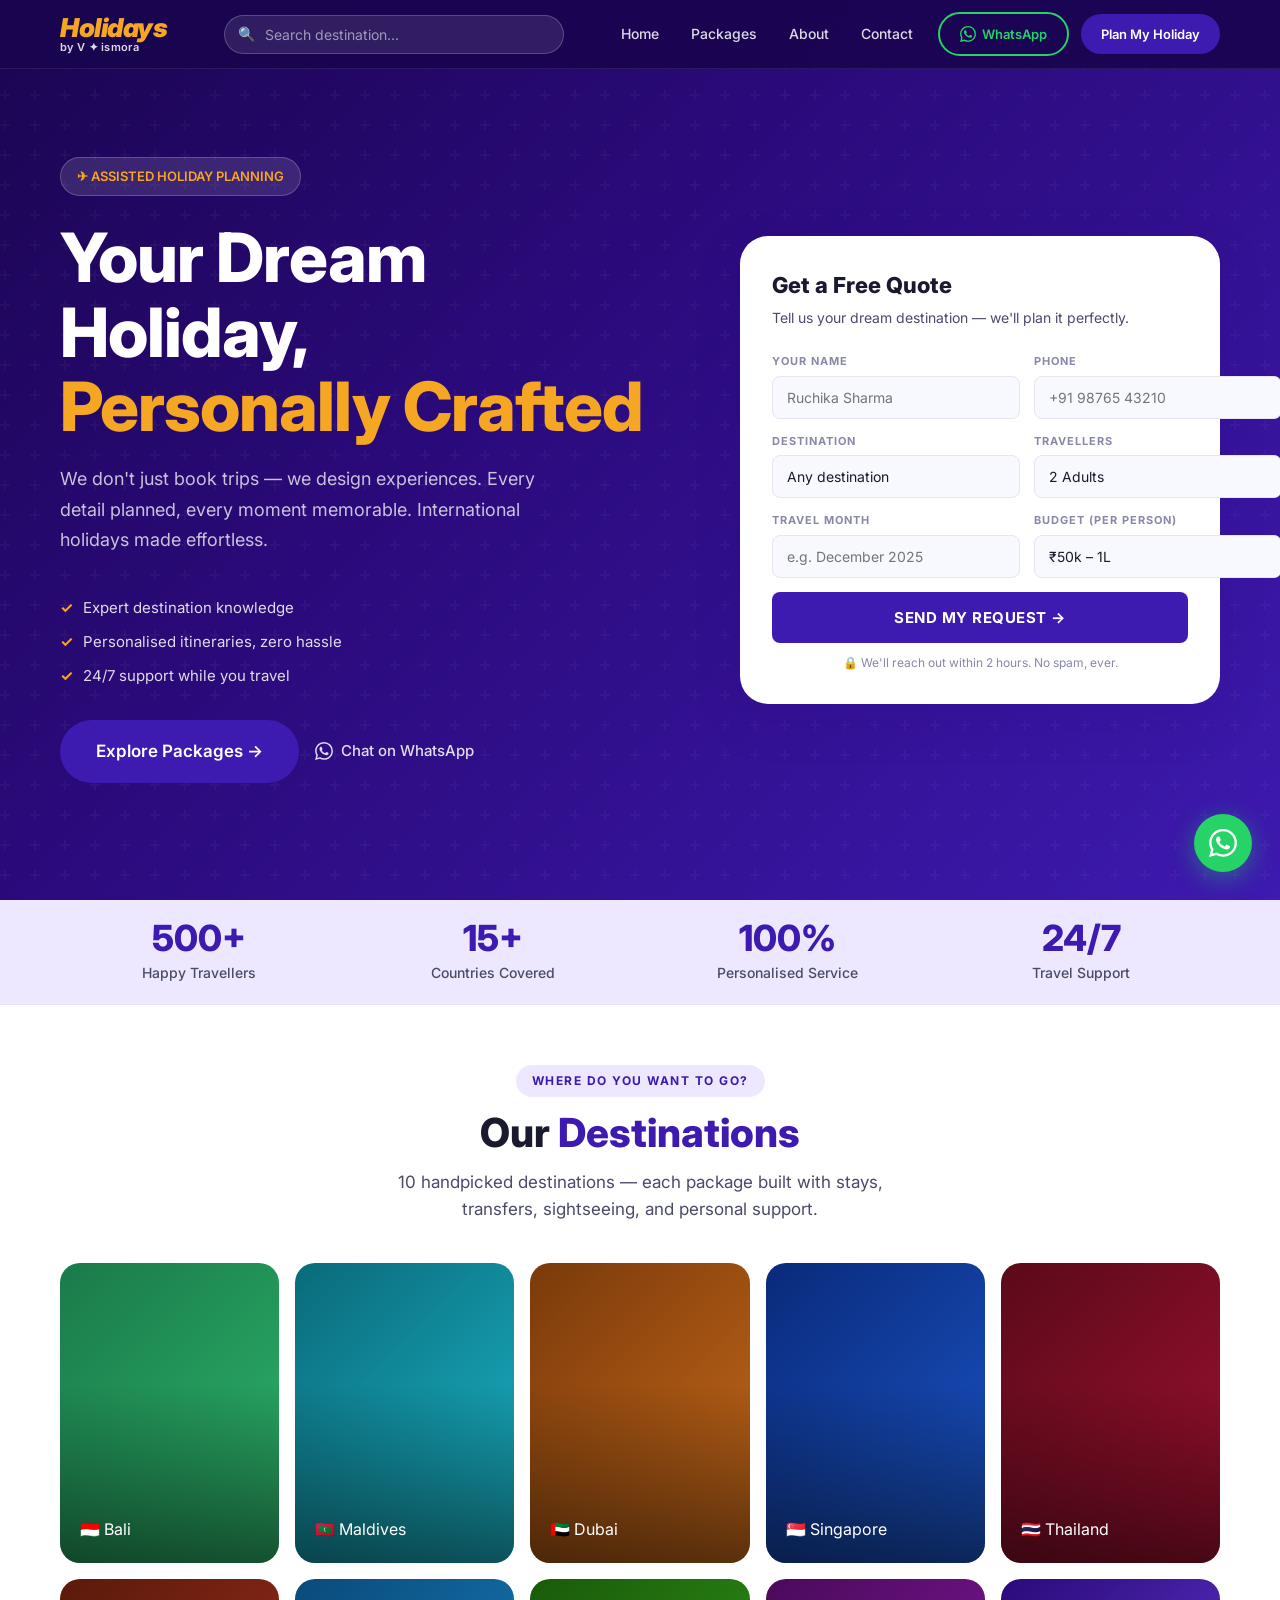
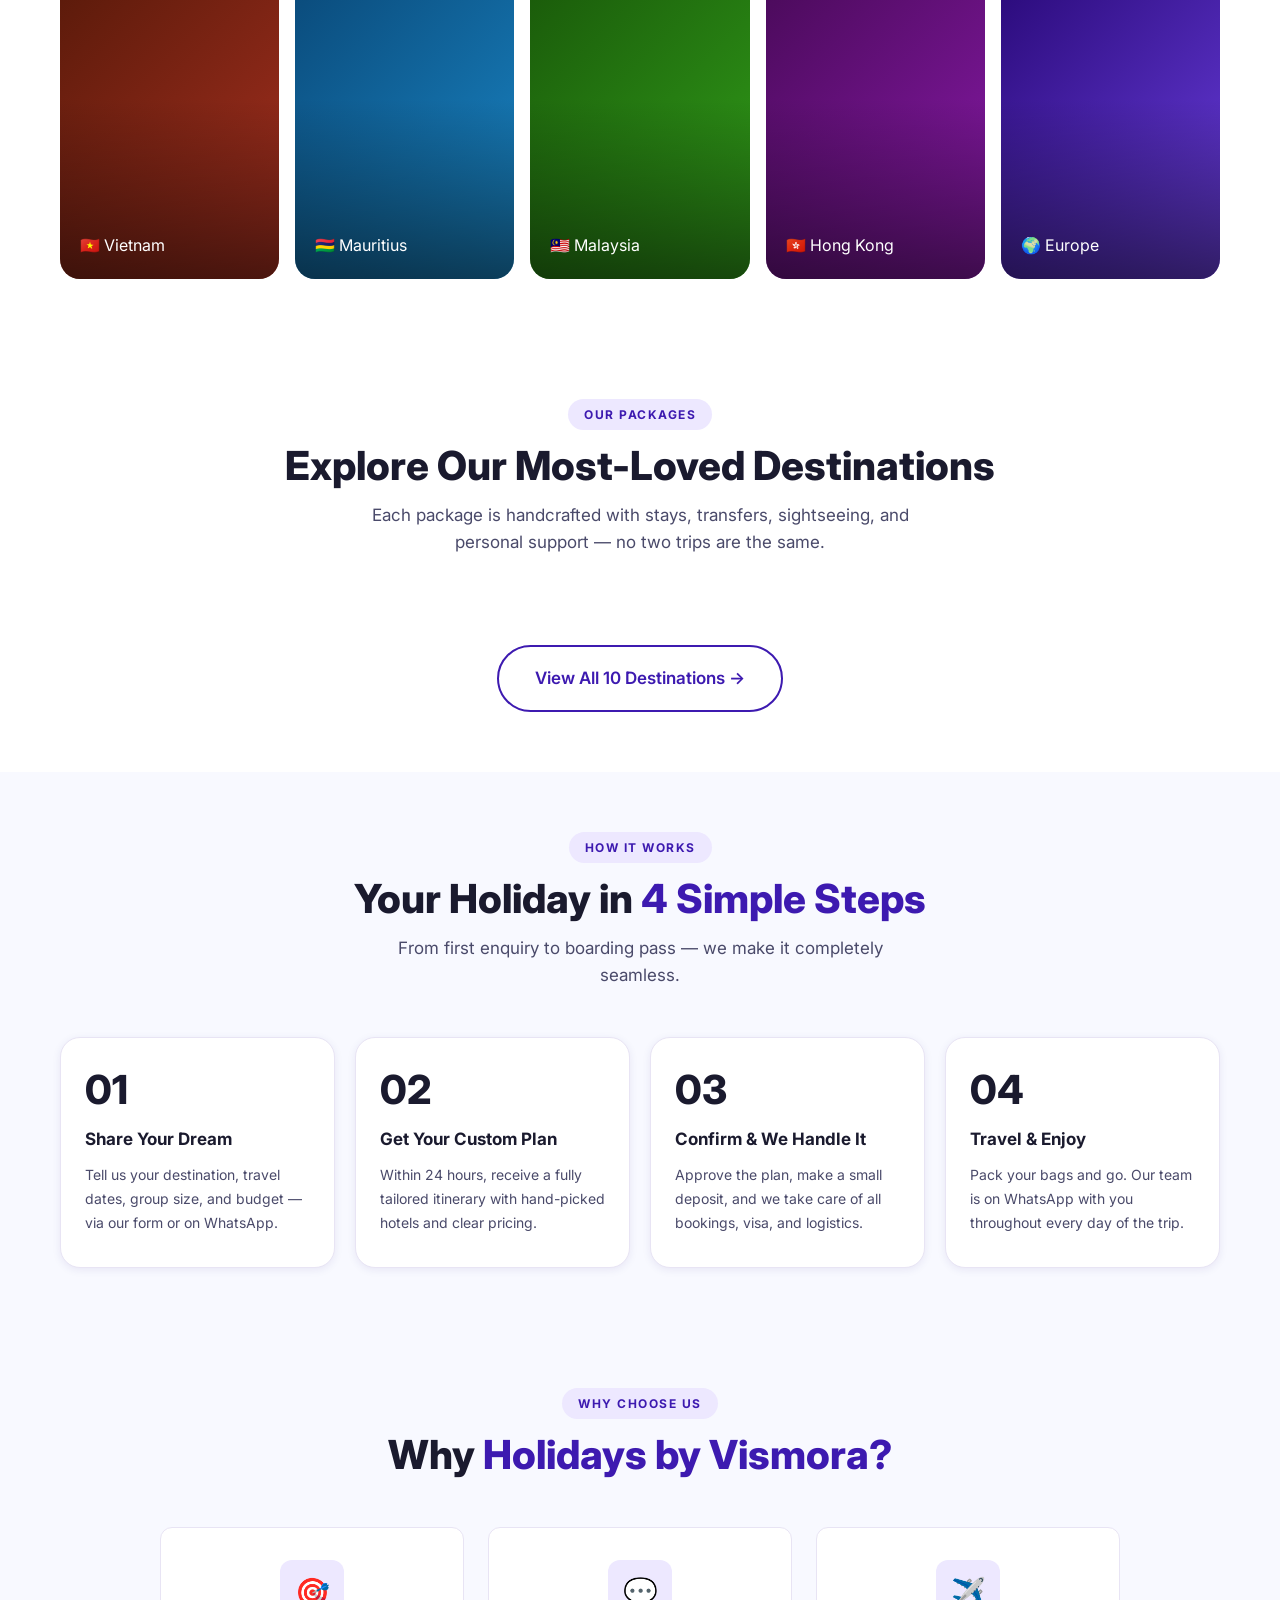
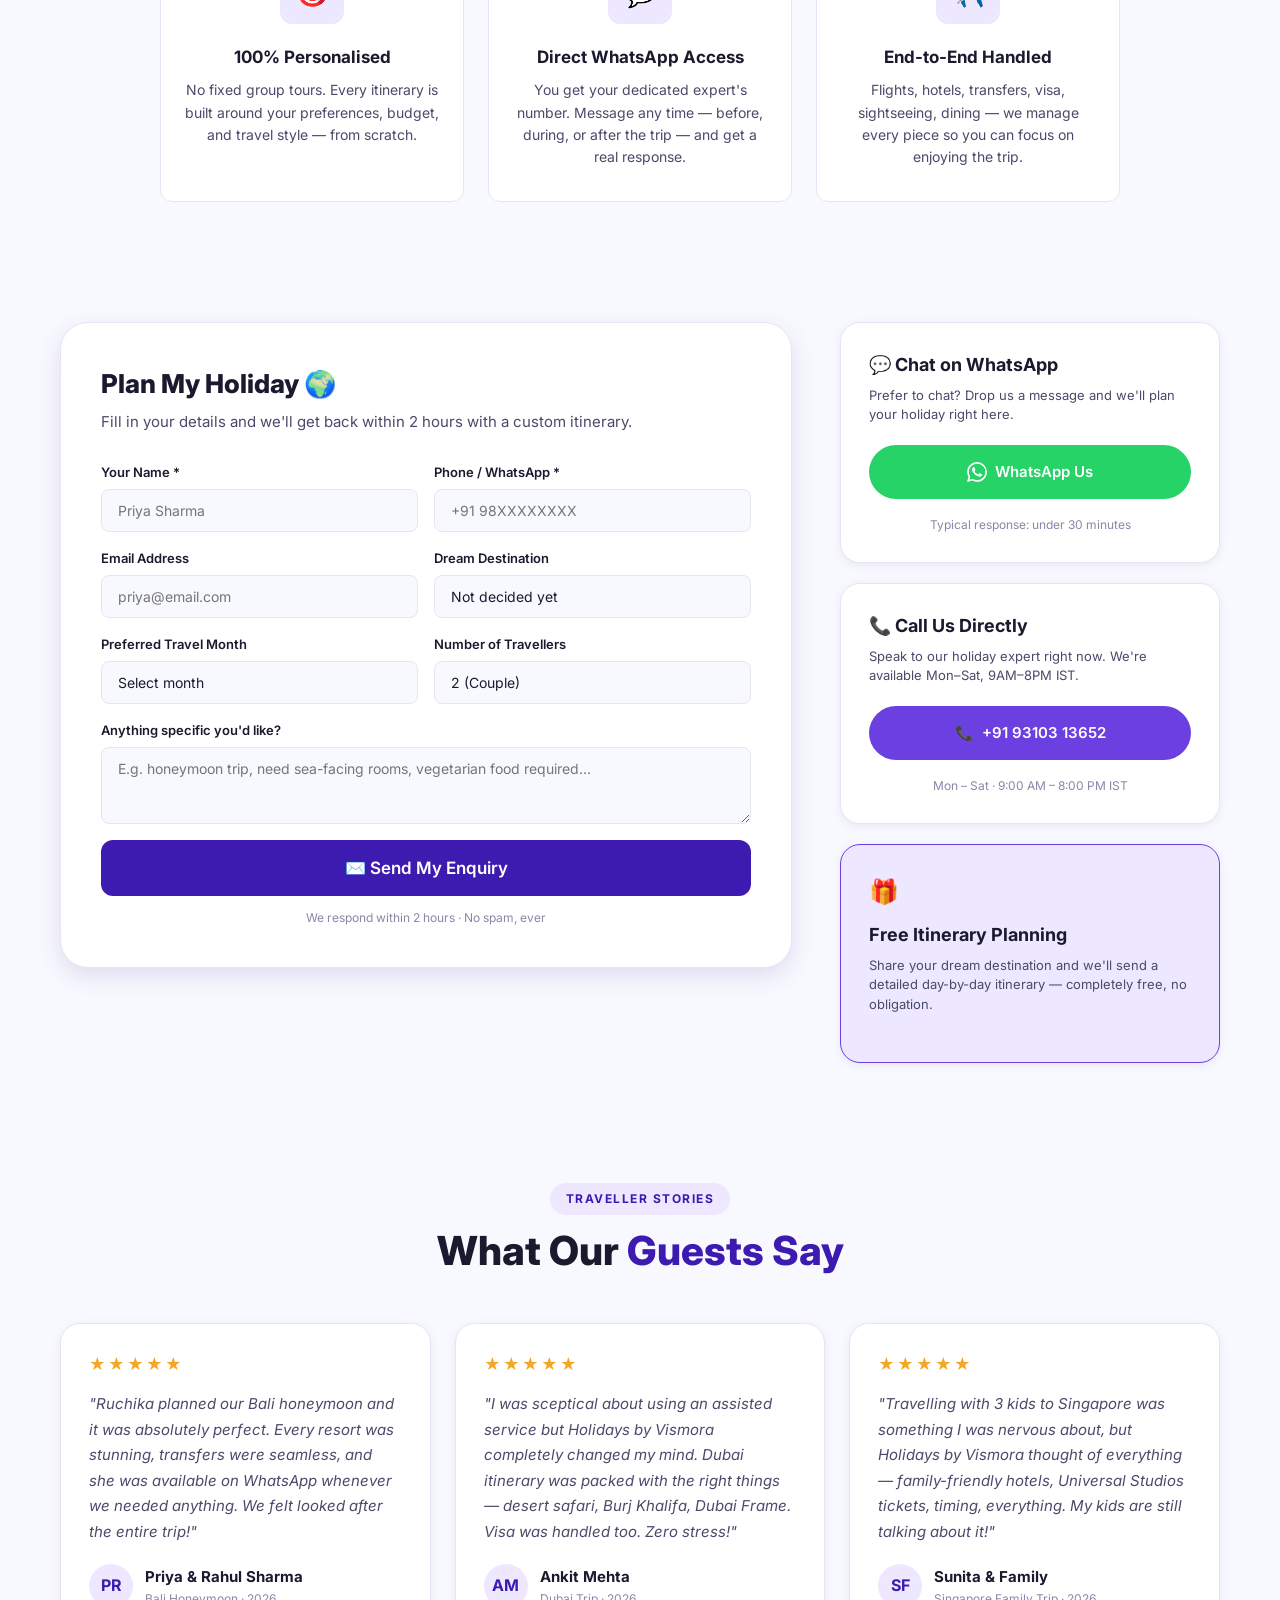
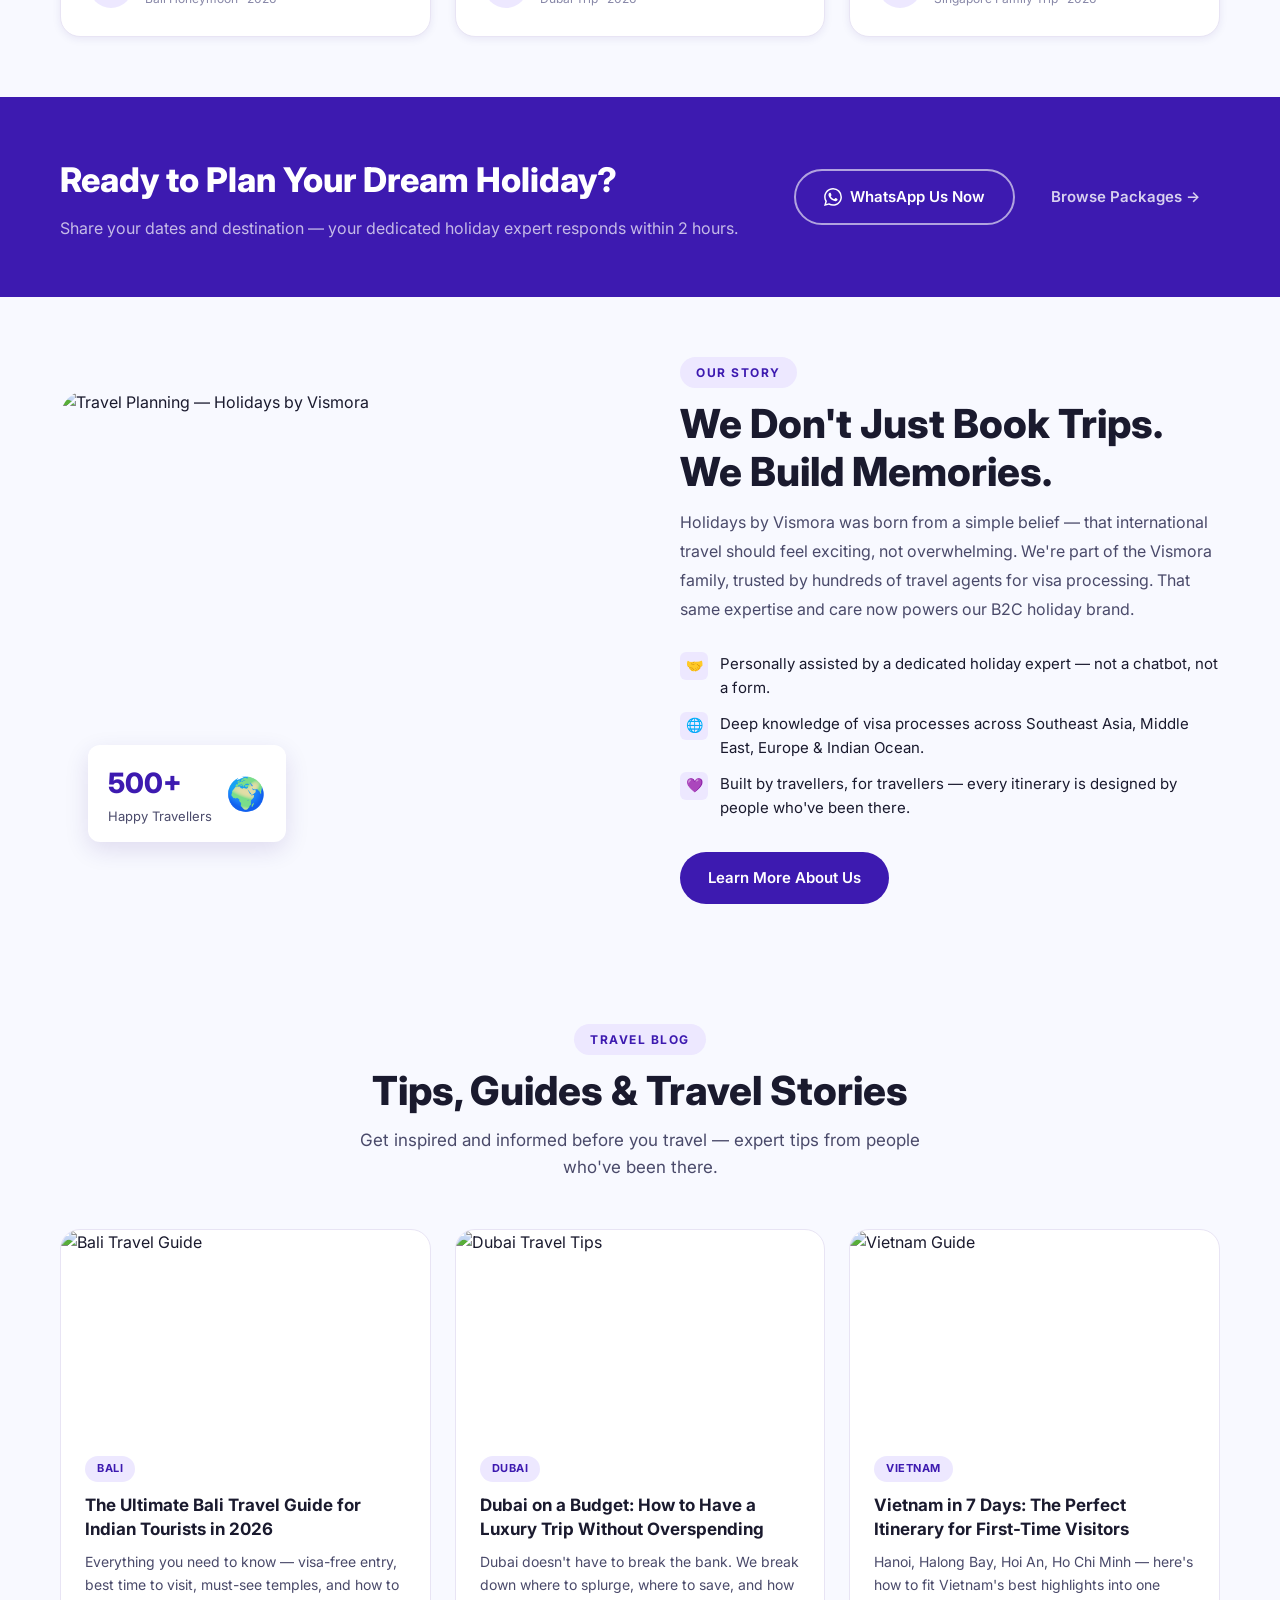
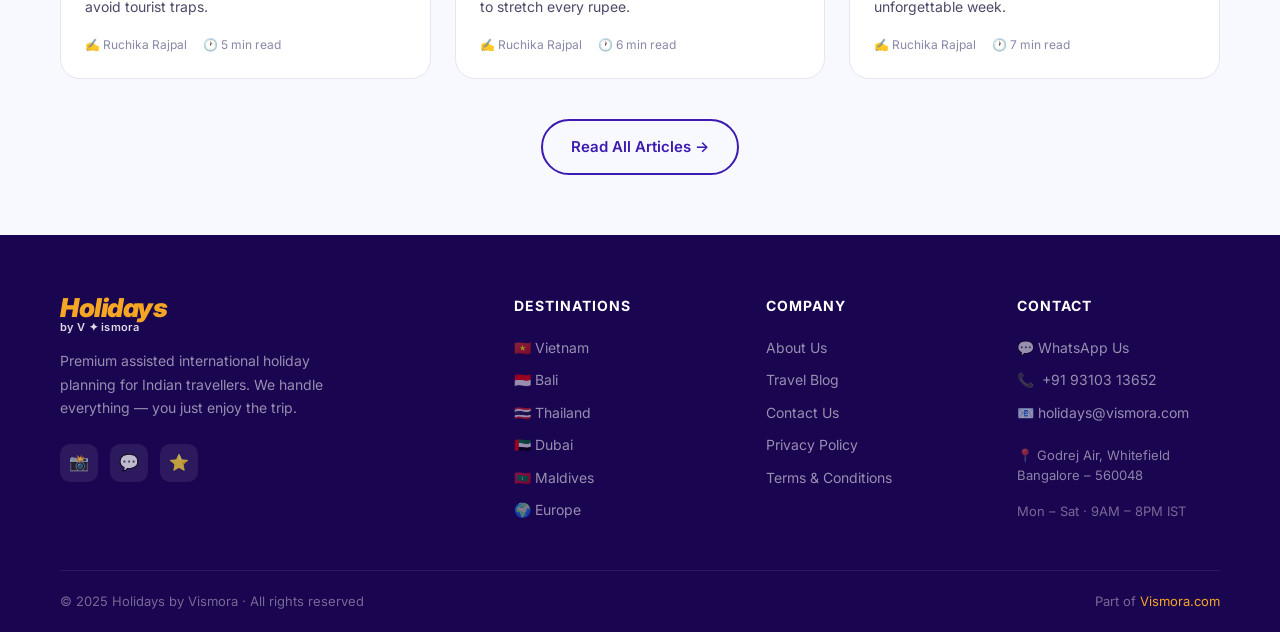
==== commit 205c0b26: "Fix WhatsApp links and reduce section spacing - Hardcode href="https://wa.me/919310313652" target="_" ====
--- a/index.html
+++ b/index.html
@@ -39,7 +39,7 @@
         <li><a href="#enquiry">Contact</a></li>
       </ul>
       <div class="nav-cta">
-        <a href="#" class="btn btn-sm wa-link" style="background:transparent; border:2px solid #25D366; color:#25D366; gap:6px;">
+        <a href="https://wa.me/919310313652" target="_blank" rel="noopener noreferrer" class="btn btn-sm wa-link" style="background:transparent; border:2px solid #25D366; color:#25D366; gap:6px;">
           <svg width="16" height="16" viewBox="0 0 24 24" fill="currentColor"><path d="M17.472 14.382c-.297-.149-1.758-.867-2.03-.967-.273-.099-.471-.148-.67.15-.197.297-.767.966-.94 1.164-.173.199-.347.223-.644.075-.297-.15-1.255-.463-2.39-1.475-.883-.788-1.48-1.761-1.653-2.059-.173-.297-.018-.458.13-.606.134-.133.298-.347.446-.52.149-.174.198-.298.298-.497.099-.198.05-.371-.025-.52-.075-.149-.669-1.612-.916-2.207-.242-.579-.487-.5-.669-.51-.173-.008-.371-.01-.57-.01-.198 0-.52.074-.792.372-.272.297-1.04 1.016-1.04 2.479 0 1.462 1.065 2.875 1.213 3.074.149.198 2.096 3.2 5.077 4.487.709.306 1.262.489 1.694.625.712.227 1.36.195 1.871.118.571-.085 1.758-.719 2.006-1.413.248-.694.248-1.289.173-1.413-.074-.124-.272-.198-.57-.347m-5.421 7.403h-.004a9.87 9.87 0 01-5.031-1.378l-.361-.214-3.741.982.998-3.648-.235-.374a9.86 9.86 0 01-1.51-5.26c.001-5.45 4.436-9.884 9.888-9.884 2.64 0 5.122 1.03 6.988 2.898a9.825 9.825 0 012.893 6.994c-.003 5.45-4.437 9.884-9.885 9.884m8.413-18.297A11.815 11.815 0 0012.05 0C5.495 0 .16 5.335.157 11.892c0 2.096.547 4.142 1.588 5.945L.057 24l6.305-1.654a11.882 11.882 0 005.683 1.448h.005c6.554 0 11.89-5.335 11.893-11.893a11.821 11.821 0 00-3.48-8.413z"/></svg>
           WhatsApp
         </a>
@@ -74,7 +74,7 @@
         </ul>
         <div style="display:flex; gap:16px; flex-wrap:wrap; align-items:center;">
           <a href="packages.html" class="btn btn-primary btn-lg">Explore Packages →</a>
-          <a href="#" class="wa-link" style="display:flex; align-items:center; gap:8px; color:rgba(255,255,255,0.85); font-size:15px; font-weight:500;">
+          <a href="https://wa.me/919310313652" target="_blank" rel="noopener noreferrer" class="wa-link" style="display:flex; align-items:center; gap:8px; color:rgba(255,255,255,0.85); font-size:15px; font-weight:500;">
             <svg width="18" height="18" viewBox="0 0 24 24" fill="currentColor"><path d="M17.472 14.382c-.297-.149-1.758-.867-2.03-.967-.273-.099-.471-.148-.67.15-.197.297-.767.966-.94 1.164-.173.199-.347.223-.644.075-.297-.15-1.255-.463-2.39-1.475-.883-.788-1.48-1.761-1.653-2.059-.173-.297-.018-.458.13-.606.134-.133.298-.347.446-.52.149-.174.198-.298.298-.497.099-.198.05-.371-.025-.52-.075-.149-.669-1.612-.916-2.207-.242-.579-.487-.5-.669-.51-.173-.008-.371-.01-.57-.01-.198 0-.52.074-.792.372-.272.297-1.04 1.016-1.04 2.479 0 1.462 1.065 2.875 1.213 3.074.149.198 2.096 3.2 5.077 4.487.709.306 1.262.489 1.694.625.712.227 1.36.195 1.871.118.571-.085 1.758-.719 2.006-1.413.248-.694.248-1.289.173-1.413-.074-.124-.272-.198-.57-.347m-5.421 7.403h-.004a9.87 9.87 0 01-5.031-1.378l-.361-.214-3.741.982.998-3.648-.235-.374a9.86 9.86 0 01-1.51-5.26c.001-5.45 4.436-9.884 9.888-9.884 2.64 0 5.122 1.03 6.988 2.898a9.825 9.825 0 012.893 6.994c-.003 5.45-4.437 9.884-9.885 9.884m8.413-18.297A11.815 11.815 0 0012.05 0C5.495 0 .16 5.335.157 11.892c0 2.096.547 4.142 1.588 5.945L.057 24l6.305-1.654a11.882 11.882 0 005.683 1.448h.005c6.554 0 11.89-5.335 11.893-11.893a11.821 11.821 0 00-3.48-8.413z"/></svg>
             Chat on WhatsApp
           </a>
@@ -394,7 +394,7 @@
           <div class="contact-card-title">💬 Chat on WhatsApp</div>
           <div class="contact-card-sub">Prefer to chat? Drop us a message and we'll plan your holiday right here.</div>
           <div class="contact-btn-block">
-            <a href="#" class="btn btn-whatsapp wa-link">
+            <a href="https://wa.me/919310313652" target="_blank" rel="noopener noreferrer" class="btn btn-whatsapp wa-link">
               <svg width="20" height="20" viewBox="0 0 24 24" fill="currentColor"><path d="M17.472 14.382c-.297-.149-1.758-.867-2.03-.967-.273-.099-.471-.148-.67.15-.197.297-.767.966-.94 1.164-.173.199-.347.223-.644.075-.297-.15-1.255-.463-2.39-1.475-.883-.788-1.48-1.761-1.653-2.059-.173-.297-.018-.458.13-.606.134-.133.298-.347.446-.52.149-.174.198-.298.298-.497.099-.198.05-.371-.025-.52-.075-.149-.669-1.612-.916-2.207-.242-.579-.487-.5-.669-.51-.173-.008-.371-.01-.57-.01-.198 0-.52.074-.792.372-.272.297-1.04 1.016-1.04 2.479 0 1.462 1.065 2.875 1.213 3.074.149.198 2.096 3.2 5.077 4.487.709.306 1.262.489 1.694.625.712.227 1.36.195 1.871.118.571-.085 1.758-.719 2.006-1.413.248-.694.248-1.289.173-1.413-.074-.124-.272-.198-.57-.347m-5.421 7.403h-.004a9.87 9.87 0 01-5.031-1.378l-.361-.214-3.741.982.998-3.648-.235-.374a9.86 9.86 0 01-1.51-5.26c.001-5.45 4.436-9.884 9.888-9.884 2.64 0 5.122 1.03 6.988 2.898a9.825 9.825 0 012.893 6.994c-.003 5.45-4.437 9.884-9.885 9.884m8.413-18.297A11.815 11.815 0 0012.05 0C5.495 0 .16 5.335.157 11.892c0 2.096.547 4.142 1.588 5.945L.057 24l6.305-1.654a11.882 11.882 0 005.683 1.448h.005c6.554 0 11.89-5.335 11.893-11.893a11.821 11.821 0 00-3.48-8.413z"/></svg>
               WhatsApp Us
             </a>
@@ -477,7 +477,7 @@
         <p class="cta-strip-sub">Share your dates and destination — your dedicated holiday expert responds within 2 hours.</p>
       </div>
       <div class="cta-strip-btns">
-        <a href="#" class="btn btn-white-outline wa-link">
+        <a href="https://wa.me/919310313652" target="_blank" rel="noopener noreferrer" class="btn btn-white-outline wa-link">
           <svg width="18" height="18" viewBox="0 0 24 24" fill="currentColor"><path d="M17.472 14.382c-.297-.149-1.758-.867-2.03-.967-.273-.099-.471-.148-.67.15-.197.297-.767.966-.94 1.164-.173.199-.347.223-.644.075-.297-.15-1.255-.463-2.39-1.475-.883-.788-1.48-1.761-1.653-2.059-.173-.297-.018-.458.13-.606.134-.133.298-.347.446-.52.149-.174.198-.298.298-.497.099-.198.05-.371-.025-.52-.075-.149-.669-1.612-.916-2.207-.242-.579-.487-.5-.669-.51-.173-.008-.371-.01-.57-.01-.198 0-.52.074-.792.372-.272.297-1.04 1.016-1.04 2.479 0 1.462 1.065 2.875 1.213 3.074.149.198 2.096 3.2 5.077 4.487.709.306 1.262.489 1.694.625.712.227 1.36.195 1.871.118.571-.085 1.758-.719 2.006-1.413.248-.694.248-1.289.173-1.413-.074-.124-.272-.198-.57-.347m-5.421 7.403h-.004a9.87 9.87 0 01-5.031-1.378l-.361-.214-3.741.982.998-3.648-.235-.374a9.86 9.86 0 01-1.51-5.26c.001-5.45 4.436-9.884 9.888-9.884 2.64 0 5.122 1.03 6.988 2.898a9.825 9.825 0 012.893 6.994c-.003 5.45-4.437 9.884-9.885 9.884m8.413-18.297A11.815 11.815 0 0012.05 0C5.495 0 .16 5.335.157 11.892c0 2.096.547 4.142 1.588 5.945L.057 24l6.305-1.654a11.882 11.882 0 005.683 1.448h.005c6.554 0 11.89-5.335 11.893-11.893a11.821 11.821 0 00-3.48-8.413z"/></svg>
           WhatsApp Us Now
         </a>
@@ -588,7 +588,7 @@
         <p class="footer-desc">Premium assisted international holiday planning for Indian travellers. We handle everything — you just enjoy the trip.</p>
         <div class="footer-socials">
           <a href="https://www.instagram.com/holidaysbyvismora" class="social-btn" target="_blank" rel="noopener" title="Instagram">📸</a>
-          <a href="#" class="social-btn wa-link" title="WhatsApp">💬</a>
+          <a href="https://wa.me/919310313652" target="_blank" rel="noopener noreferrer" class="social-btn wa-link" title="WhatsApp">💬</a>
           <a href="#" class="social-btn" title="Google Reviews">⭐</a>
         </div>
       </div>
@@ -616,7 +616,7 @@
       <div class="footer-col">
         <h4>Contact</h4>
         <ul>
-          <li><a href="#" class="wa-link">💬 WhatsApp Us</a></li>
+          <li><a href="https://wa.me/919310313652" target="_blank" rel="noopener noreferrer" class="wa-link">💬 WhatsApp Us</a></li>
           <li><a href="#" class="call-link">📞 <span class="phone-display">+91 93103 13652</span></a></li>
           <li><a href="mailto:holidays@vismora.com">📧 holidays@vismora.com</a></li>
           <li style="color:rgba(255,255,255,0.5); font-size:13px; line-height:1.5; margin-top:12px;">📍 Godrej Air, Whitefield<br>Bangalore – 560048</li>
@@ -634,7 +634,7 @@
 </footer>
 
 <!-- Floating WhatsApp -->
-<a href="#" class="whatsapp-float wa-link" title="Chat on WhatsApp" aria-label="Chat on WhatsApp">
+<a href="https://wa.me/919310313652" target="_blank" rel="noopener noreferrer" class="whatsapp-float wa-link" title="Chat on WhatsApp" aria-label="Chat on WhatsApp">
   <svg width="28" height="28" viewBox="0 0 24 24" fill="white"><path d="M17.472 14.382c-.297-.149-1.758-.867-2.03-.967-.273-.099-.471-.148-.67.15-.197.297-.767.966-.94 1.164-.173.199-.347.223-.644.075-.297-.15-1.255-.463-2.39-1.475-.883-.788-1.48-1.761-1.653-2.059-.173-.297-.018-.458.13-.606.134-.133.298-.347.446-.52.149-.174.198-.298.298-.497.099-.198.05-.371-.025-.52-.075-.149-.669-1.612-.916-2.207-.242-.579-.487-.5-.669-.51-.173-.008-.371-.01-.57-.01-.198 0-.52.074-.792.372-.272.297-1.04 1.016-1.04 2.479 0 1.462 1.065 2.875 1.213 3.074.149.198 2.096 3.2 5.077 4.487.709.306 1.262.489 1.694.625.712.227 1.36.195 1.871.118.571-.085 1.758-.719 2.006-1.413.248-.694.248-1.289.173-1.413-.074-.124-.272-.198-.57-.347m-5.421 7.403h-.004a9.87 9.87 0 01-5.031-1.378l-.361-.214-3.741.982.998-3.648-.235-.374a9.86 9.86 0 01-1.51-5.26c.001-5.45 4.436-9.884 9.888-9.884 2.64 0 5.122 1.03 6.988 2.898a9.825 9.825 0 012.893 6.994c-.003 5.45-4.437 9.884-9.885 9.884m8.413-18.297A11.815 11.815 0 0012.05 0C5.495 0 .16 5.335.157 11.892c0 2.096.547 4.142 1.588 5.945L.057 24l6.305-1.654a11.882 11.882 0 005.683 1.448h.005c6.554 0 11.89-5.335 11.893-11.893a11.821 11.821 0 00-3.48-8.413z"/></svg>
 </a>
 
--- a/css/style.css
+++ b/css/style.css
@@ -45,8 +45,8 @@
 
 /* ===== UTILITY ===== */
 .container { max-width: 1200px; margin: 0 auto; padding: 0 20px; }
-.section-pad { padding: 80px 0; }
-.section-pad-sm { padding: 56px 0; }
+.section-pad { padding: 60px 0; }
+.section-pad-sm { padding: 40px 0; }
 .text-center { text-align: center; }
 .flex { display: flex; }
 .flex-center { display: flex; align-items: center; justify-content: center; }
@@ -1321,7 +1321,7 @@
 /* ===== CTA STRIP ===== */
 .cta-strip {
   background: var(--brand-mid);
-  padding: 72px 0;
+  padding: 56px 0;
 }
 
 .cta-strip-inner {
@@ -1376,9 +1376,11 @@
 }
 
 @media (max-width: 768px) {
+  /* Nav */
   .nav-links { display: none; }
   .nav-cta .btn { display: none; }
   .nav-toggle { display: flex; }
+  .nav-logo-text .brand-main { font-size: 20px; }
 
   .nav-links.open {
     display: flex;
@@ -1390,20 +1392,54 @@
     padding: 20px;
     gap: 20px;
     border-top: 1px solid rgba(255,255,255,0.1);
+    z-index: 999;
   }
 
-  .hero h1 { font-size: 36px; }
-  .search-box { flex-direction: column; }
-  .search-field { min-width: auto; }
-  .hero-stats { gap: 24px; }
+  /* Hero */
+  .hero { padding: 48px 0 40px; }
+  .hero-inner { grid-template-columns: 1fr; gap: 32px; }
+  .hero h1 { font-size: 30px; }
+  .hero-badge { font-size: 11px; }
+  .hero-form-card { padding: 24px 20px; }
+  .hero-form-grid { grid-template-columns: 1fr; gap: 12px; }
+  .hero-form-submit { padding: 14px; font-size: 14px; }
+
+  /* Trust bar */
+  .trust-bar-inner { grid-template-columns: repeat(2, 1fr); gap: 20px; }
+  .trust-num { font-size: 28px; }
+
+  /* Destinations */
+  .dest-grid { grid-template-columns: repeat(2, 1fr); }
+  .dest-card { height: 110px; }
+
+  /* How it works */
+  .how-steps { grid-template-columns: 1fr 1fr; }
+
+  /* Sections */
+  .section-pad { padding: 48px 0; }
   .form-row { grid-template-columns: 1fr; }
+
+  /* Grids */
   .footer-grid { grid-template-columns: 1fr; gap: 28px; }
   .packages-grid { grid-template-columns: 1fr; }
   .blog-grid { grid-template-columns: 1fr; }
   .why-grid { grid-template-columns: 1fr 1fr; }
   .testimonials-grid { grid-template-columns: 1fr; }
-  .section-pad { padding: 56px 0; }
-  .footer-bottom { flex-direction: column; text-align: center; }
+
+  /* Enquiry */
+  .enquiry-grid { grid-template-columns: 1fr; }
+  .enquiry-form-card { padding: 24px 20px; }
+
+  /* CTA strip */
+  .cta-strip-inner { flex-direction: column; text-align: center; gap: 24px; }
+  .cta-strip-btns { justify-content: center; }
+
+  /* Footer */
+  .footer-bottom { flex-direction: column; text-align: center; gap: 8px; }
+
+  /* About */
+  .about-section-inner { grid-template-columns: 1fr; }
+  .about-image-wrap { min-height: 240px; }
 }
 
 @media (max-width: 480px) {
@@ -1411,7 +1447,15 @@
   .why-grid { grid-template-columns: 1fr; }
   .how-steps { grid-template-columns: 1fr; }
   .dest-grid { grid-template-columns: 1fr 1fr; }
-  .trust-bar-inner { grid-template-columns: repeat(2, 1fr); gap: 16px; }
-  .cta-strip-inner { flex-direction: column; text-align: center; }
-  .cta-strip-btns { justify-content: center; }
-}
+  .dest-card { height: 90px; }
+  .trust-bar-inner { grid-template-columns: repeat(2, 1fr); gap: 12px; }
+  .trust-num { font-size: 24px; }
+  .hero h1 { font-size: 26px; }
+  .section-title { font-size: 24px; }
+  .hero-form-card { border-radius: 16px; }
+  .pkg-card { border-radius: 16px; }
+  .filter-bar { flex-direction: column; gap: 12px; }
+  .filter-field { width: 100%; }
+  .page-hero { padding: 40px 0 32px; }
+  .page-hero h1 { font-size: 28px; }
+}
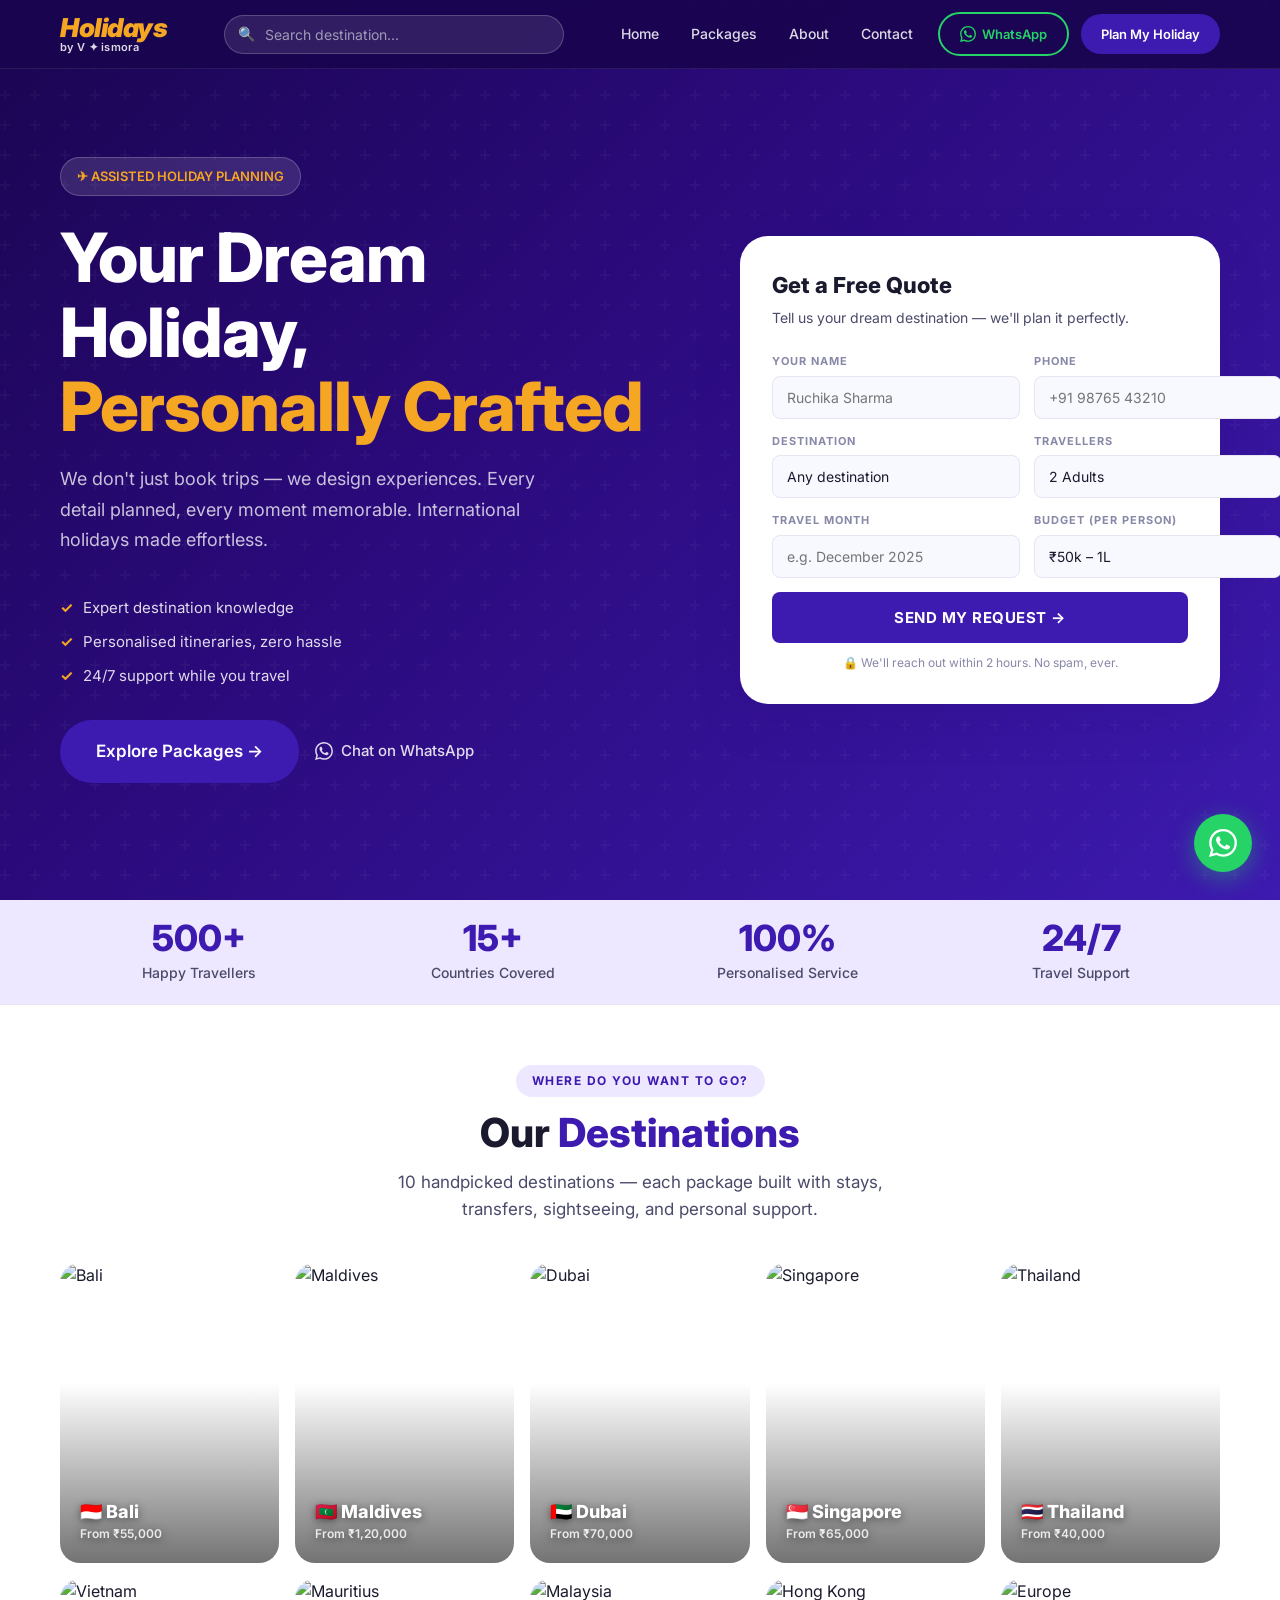
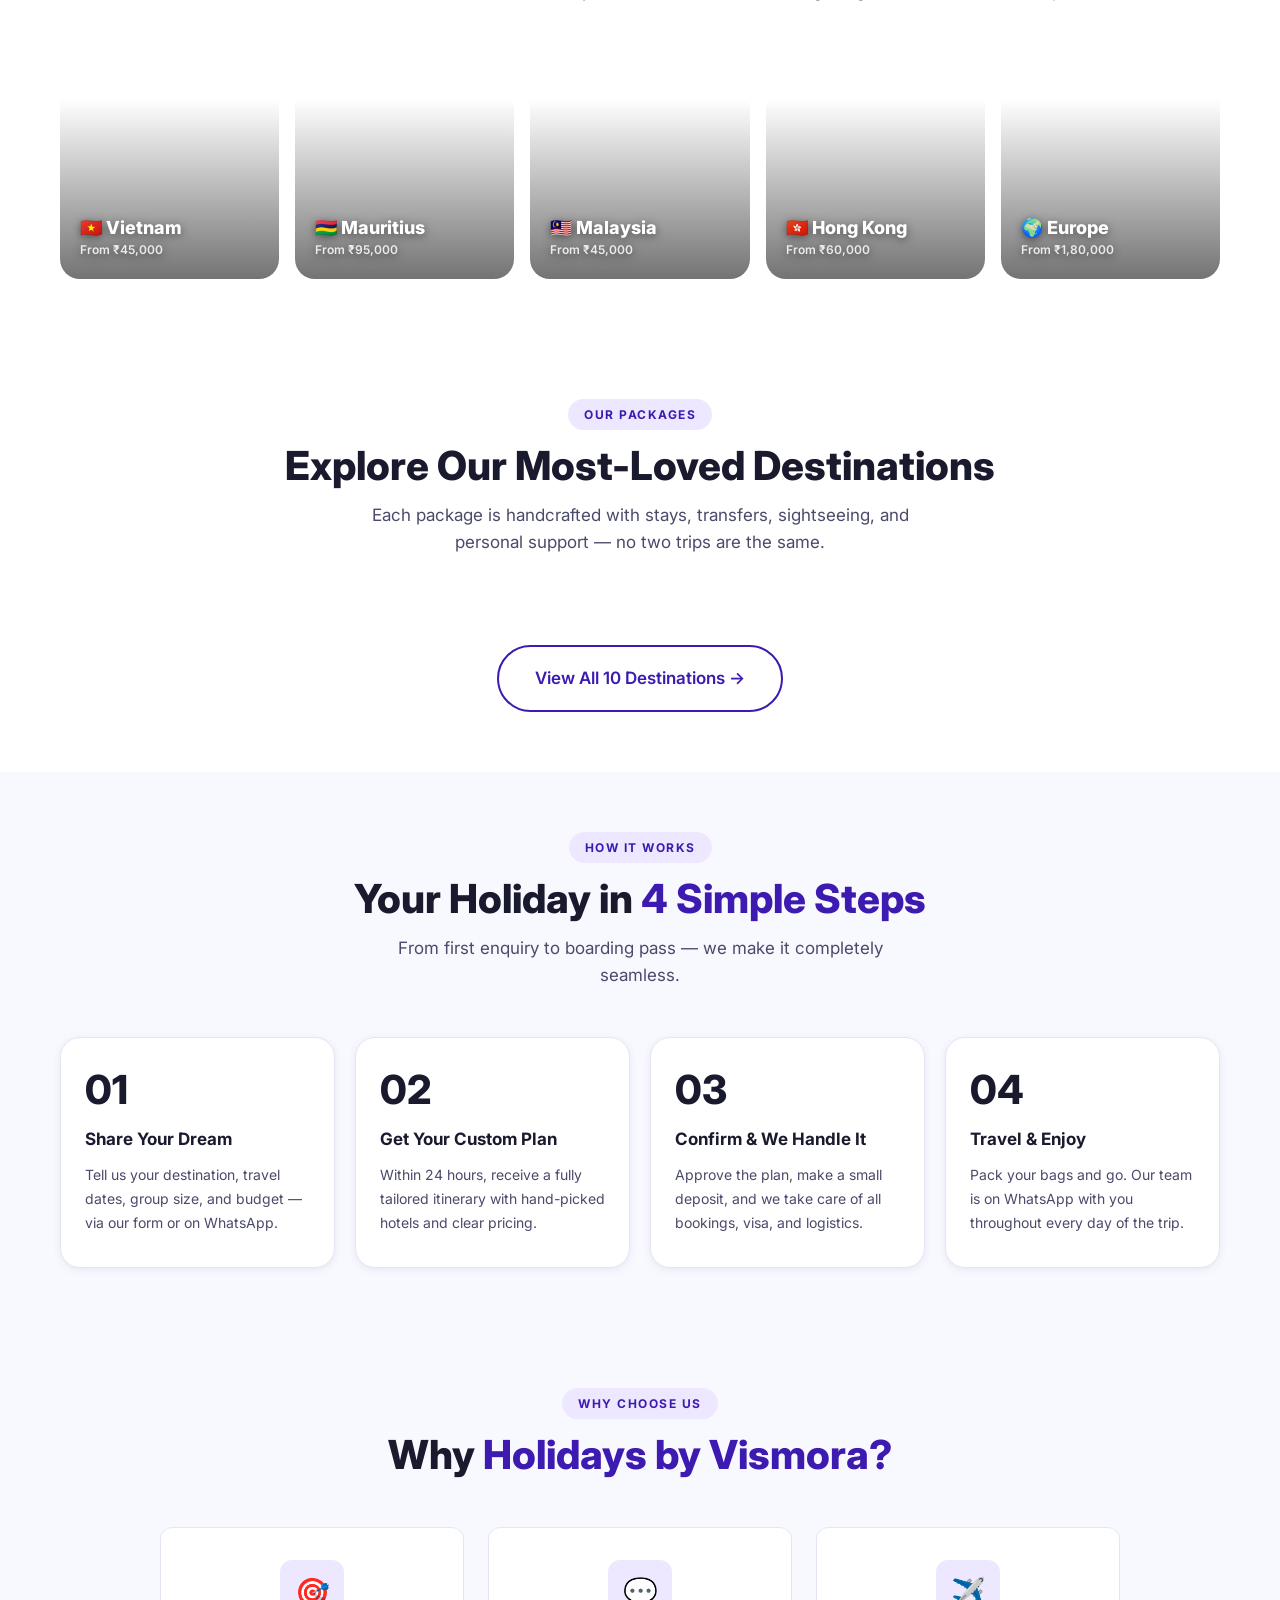
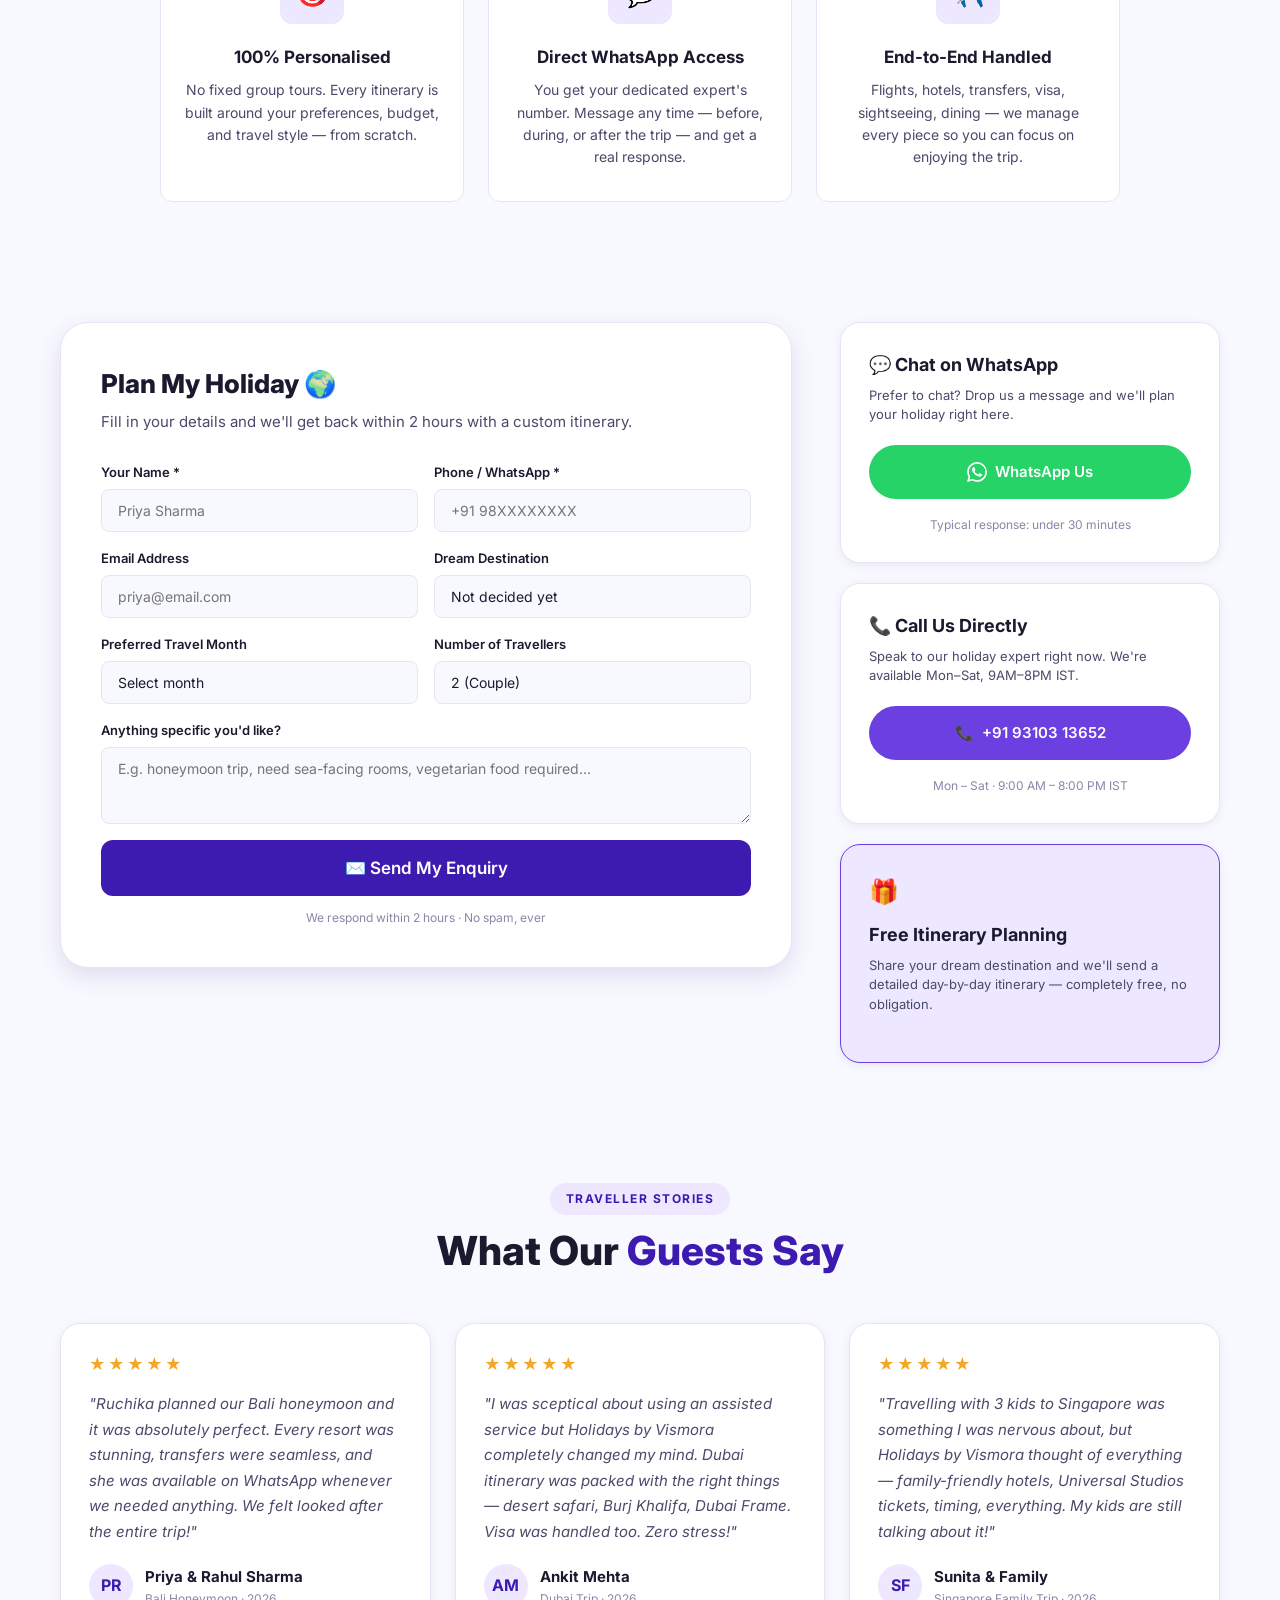
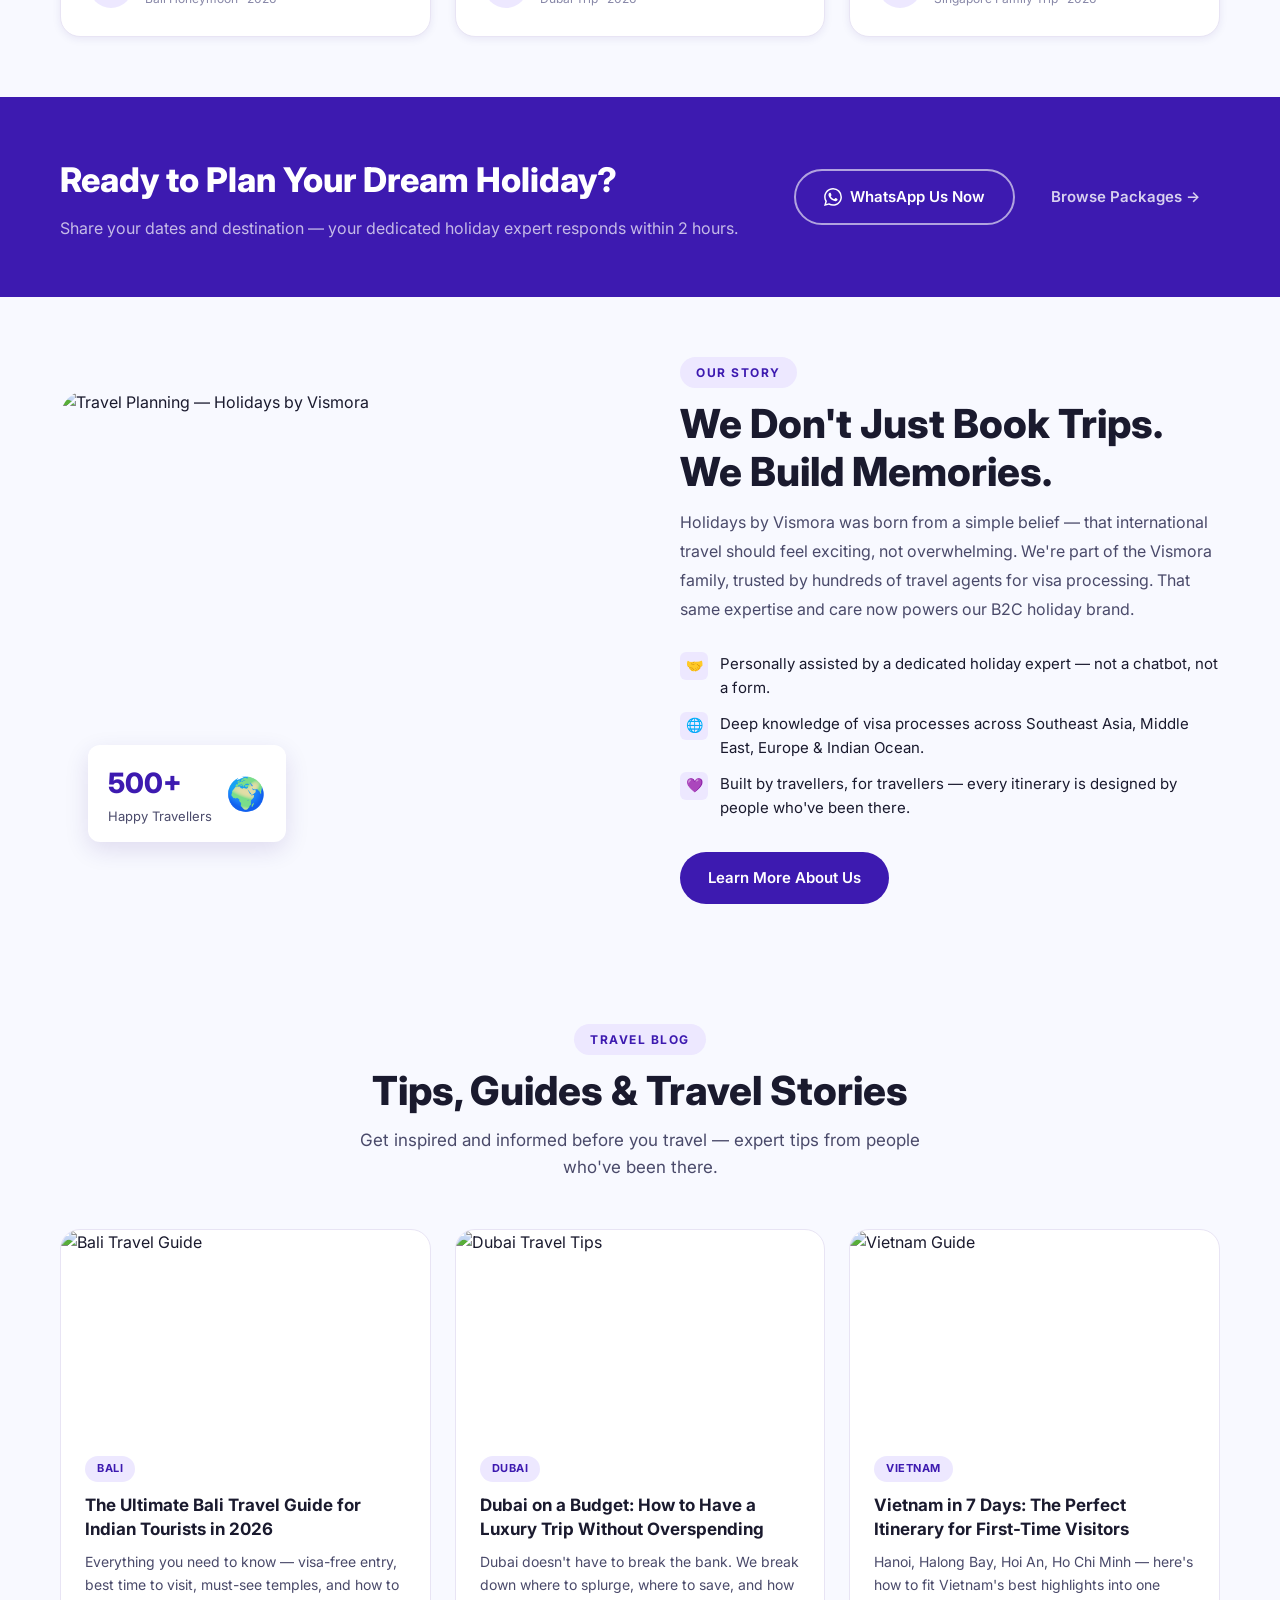
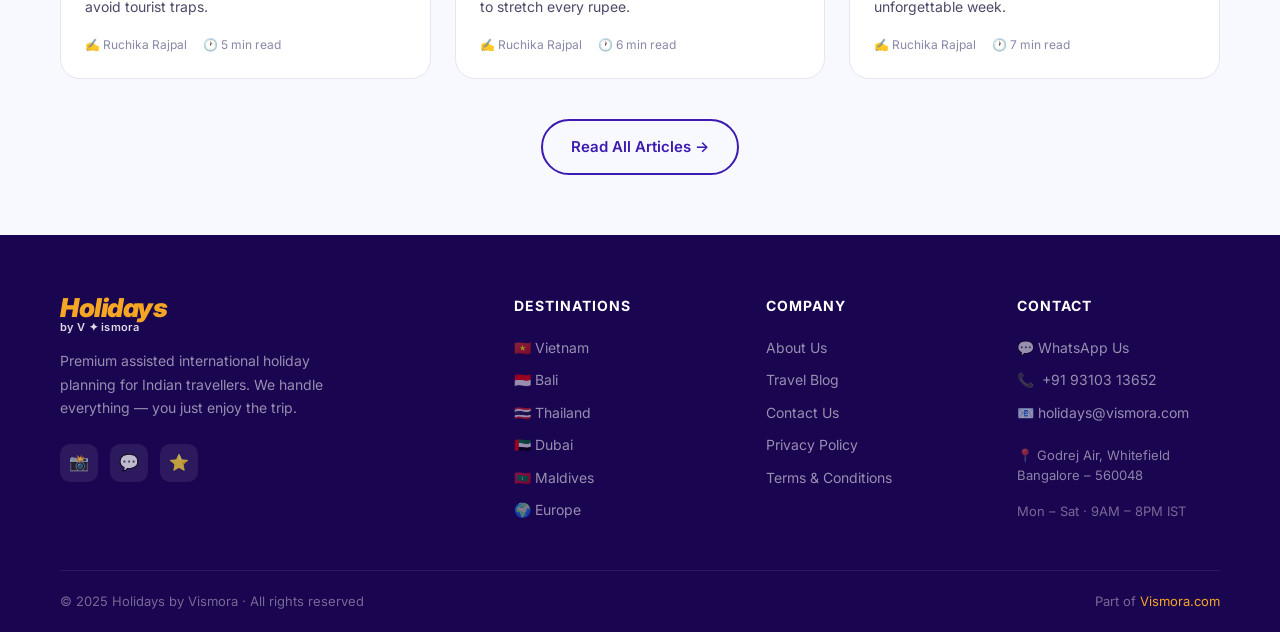
==== commit 7f27c881: "feat: destination pages, package detail, admin CMS, real destination images - index.html: Replace CS" ====
--- a/index.html
+++ b/index.html
@@ -177,55 +177,55 @@
       <p class="section-subtitle">10 handpicked destinations — each package built with stays, transfers, sightseeing, and personal support.</p>
     </div>
     <div class="dest-grid">
-      <a href="packages.html?country=Bali" class="dest-card">
-        <div class="dest-card-bg" style="background:linear-gradient(135deg,#1a7a4a,#2db56b);"></div>
-        <div class="dest-card-overlay"></div>
-        <div class="dest-card-label">🇮🇩 Bali</div>
-      </a>
-      <a href="packages.html?country=Maldives" class="dest-card">
-        <div class="dest-card-bg" style="background:linear-gradient(135deg,#0a6a7a,#1ab5c8);"></div>
-        <div class="dest-card-overlay"></div>
-        <div class="dest-card-label">🇲🇻 Maldives</div>
-      </a>
-      <a href="packages.html?country=Dubai" class="dest-card">
-        <div class="dest-card-bg" style="background:linear-gradient(135deg,#7a3a0a,#c86a1a);"></div>
-        <div class="dest-card-overlay"></div>
-        <div class="dest-card-label">🇦🇪 Dubai</div>
-      </a>
-      <a href="packages.html?country=Singapore" class="dest-card">
-        <div class="dest-card-bg" style="background:linear-gradient(135deg,#0a2a7a,#1a55c8);"></div>
-        <div class="dest-card-overlay"></div>
-        <div class="dest-card-label">🇸🇬 Singapore</div>
-      </a>
-      <a href="packages.html?country=Thailand" class="dest-card">
-        <div class="dest-card-bg" style="background:linear-gradient(135deg,#5a0a1a,#a01030);"></div>
-        <div class="dest-card-overlay"></div>
-        <div class="dest-card-label">🇹🇭 Thailand</div>
-      </a>
-      <a href="packages.html?country=Vietnam" class="dest-card">
-        <div class="dest-card-bg" style="background:linear-gradient(135deg,#5a1a0a,#a83020);"></div>
-        <div class="dest-card-overlay"></div>
-        <div class="dest-card-label">🇻🇳 Vietnam</div>
-      </a>
-      <a href="packages.html?country=Mauritius" class="dest-card">
-        <div class="dest-card-bg" style="background:linear-gradient(135deg,#0a4a7a,#1a88c8);"></div>
-        <div class="dest-card-overlay"></div>
-        <div class="dest-card-label">🇲🇺 Mauritius</div>
-      </a>
-      <a href="packages.html?country=Malaysia" class="dest-card">
-        <div class="dest-card-bg" style="background:linear-gradient(135deg,#1a5a0a,#32a01a);"></div>
-        <div class="dest-card-overlay"></div>
-        <div class="dest-card-label">🇲🇾 Malaysia</div>
-      </a>
-      <a href="packages.html?country=Hong Kong" class="dest-card">
-        <div class="dest-card-bg" style="background:linear-gradient(135deg,#4a0a5a,#8a1aaa);"></div>
-        <div class="dest-card-overlay"></div>
-        <div class="dest-card-label">🇭🇰 Hong Kong</div>
-      </a>
-      <a href="packages.html?country=Europe" class="dest-card">
-        <div class="dest-card-bg" style="background:linear-gradient(135deg,#2A0A7A,#6B3FE0);"></div>
-        <div class="dest-card-overlay"></div>
-        <div class="dest-card-label">🌍 Europe</div>
+      <a href="destination.html?dest=Bali" class="dest-card">
+        <img src="https://images.unsplash.com/photo-1537996194471-e657df975ab4?w=400&q=75" class="dest-card-img" alt="Bali" loading="lazy">
+        <div class="dest-card-overlay"></div>
+        <div class="dest-card-label"><div class="dest-name">🇮🇩 Bali</div><div class="dest-tag">From ₹55,000</div></div>
+      </a>
+      <a href="destination.html?dest=Maldives" class="dest-card">
+        <img src="https://images.unsplash.com/photo-1514282401047-d79a71a590e8?w=400&q=75" class="dest-card-img" alt="Maldives" loading="lazy">
+        <div class="dest-card-overlay"></div>
+        <div class="dest-card-label"><div class="dest-name">🇲🇻 Maldives</div><div class="dest-tag">From ₹1,20,000</div></div>
+      </a>
+      <a href="destination.html?dest=Dubai" class="dest-card">
+        <img src="https://images.unsplash.com/photo-1512453979798-5ea266f8880c?w=400&q=75" class="dest-card-img" alt="Dubai" loading="lazy">
+        <div class="dest-card-overlay"></div>
+        <div class="dest-card-label"><div class="dest-name">🇦🇪 Dubai</div><div class="dest-tag">From ₹70,000</div></div>
+      </a>
+      <a href="destination.html?dest=Singapore" class="dest-card">
+        <img src="https://images.unsplash.com/photo-1525625293386-3f8f99389edd?w=400&q=75" class="dest-card-img" alt="Singapore" loading="lazy">
+        <div class="dest-card-overlay"></div>
+        <div class="dest-card-label"><div class="dest-name">🇸🇬 Singapore</div><div class="dest-tag">From ₹65,000</div></div>
+      </a>
+      <a href="destination.html?dest=Thailand" class="dest-card">
+        <img src="https://images.unsplash.com/photo-1508009603885-50cf7c579365?w=400&q=75" class="dest-card-img" alt="Thailand" loading="lazy">
+        <div class="dest-card-overlay"></div>
+        <div class="dest-card-label"><div class="dest-name">🇹🇭 Thailand</div><div class="dest-tag">From ₹40,000</div></div>
+      </a>
+      <a href="destination.html?dest=Vietnam" class="dest-card">
+        <img src="https://images.unsplash.com/photo-1528360983277-13d401cdc186?w=400&q=75" class="dest-card-img" alt="Vietnam" loading="lazy">
+        <div class="dest-card-overlay"></div>
+        <div class="dest-card-label"><div class="dest-name">🇻🇳 Vietnam</div><div class="dest-tag">From ₹45,000</div></div>
+      </a>
+      <a href="destination.html?dest=Mauritius" class="dest-card">
+        <img src="https://images.unsplash.com/photo-1562601579-599dec564e06?w=400&q=75" class="dest-card-img" alt="Mauritius" loading="lazy">
+        <div class="dest-card-overlay"></div>
+        <div class="dest-card-label"><div class="dest-name">🇲🇺 Mauritius</div><div class="dest-tag">From ₹95,000</div></div>
+      </a>
+      <a href="destination.html?dest=Malaysia" class="dest-card">
+        <img src="https://images.unsplash.com/photo-1596422846543-75c6fc197f07?w=400&q=75" class="dest-card-img" alt="Malaysia" loading="lazy">
+        <div class="dest-card-overlay"></div>
+        <div class="dest-card-label"><div class="dest-name">🇲🇾 Malaysia</div><div class="dest-tag">From ₹45,000</div></div>
+      </a>
+      <a href="destination.html?dest=Hong Kong" class="dest-card">
+        <img src="https://images.unsplash.com/photo-1536599018102-9f803c140fc1?w=400&q=75" class="dest-card-img" alt="Hong Kong" loading="lazy">
+        <div class="dest-card-overlay"></div>
+        <div class="dest-card-label"><div class="dest-name">🇭🇰 Hong Kong</div><div class="dest-tag">From ₹60,000</div></div>
+      </a>
+      <a href="destination.html?dest=Europe" class="dest-card">
+        <img src="https://images.unsplash.com/photo-1491557345352-5929e343eb89?w=400&q=75" class="dest-card-img" alt="Europe" loading="lazy">
+        <div class="dest-card-overlay"></div>
+        <div class="dest-card-label"><div class="dest-name">🌍 Europe</div><div class="dest-tag">From ₹1,80,000</div></div>
       </a>
     </div>
   </div>
--- a/css/style.css
+++ b/css/style.css
@@ -563,6 +563,21 @@
   inset: 0;
 }
 
+/* Image-based dest cards */
+.dest-card-img {
+  position: absolute;
+  inset: 0;
+  width: 100%;
+  height: 100%;
+  object-fit: cover;
+  object-position: center;
+  transition: transform 0.5s ease;
+}
+
+.dest-card:hover .dest-card-img {
+  transform: scale(1.08);
+}
+
 .dest-card-overlay {
   position: absolute;
   inset: 0;
@@ -574,6 +589,7 @@
   bottom: 20px;
   left: 20px;
   color: var(--white);
+  text-shadow: 0 2px 8px rgba(0,0,0,.5);
 }
 
 .dest-card-label .dest-name {
@@ -585,7 +601,54 @@
 
 .dest-card-label .dest-tag {
   font-size: 12px;
-  color: rgba(255,255,255,0.75);
+  color: rgba(255,255,255,0.85);
+  font-weight: 600;
+}
+
+/* ===== PACKAGE CARD — Discount badge ===== */
+.pkg-discount-badge {
+  background: #D1FAE5;
+  color: #065F46;
+  font-size: 11px;
+  font-weight: 800;
+  padding: 2px 9px;
+  border-radius: 100px;
+  display: inline-block;
+  margin-left: 6px;
+}
+.pkg-price-original {
+  font-size: 12px;
+  color: var(--text-mid);
+  text-decoration: line-through;
+  margin-bottom: 2px;
+}
+.pkg-price-savings {
+  font-size: 12px;
+  color: #059669;
+  font-weight: 600;
+}
+
+/* ===== PACKAGE DETAIL LINK (click card → detail) ===== */
+.pkg-card-link {
+  display: block;
+  text-decoration: none;
+  color: inherit;
+}
+.pkg-view-detail {
+  background: var(--brand-pale);
+  color: var(--brand-mid);
+  border: none;
+  border-radius: 6px;
+  padding: 6px 12px;
+  font-size: 12px;
+  font-weight: 700;
+  font-family: Inter, sans-serif;
+  cursor: pointer;
+  transition: all .15s;
+}
+.pkg-view-detail:hover {
+  background: var(--brand-mid);
+  color: white;
 }
 
 /* ===== DESTINATIONS / PACKAGE CARDS ===== */
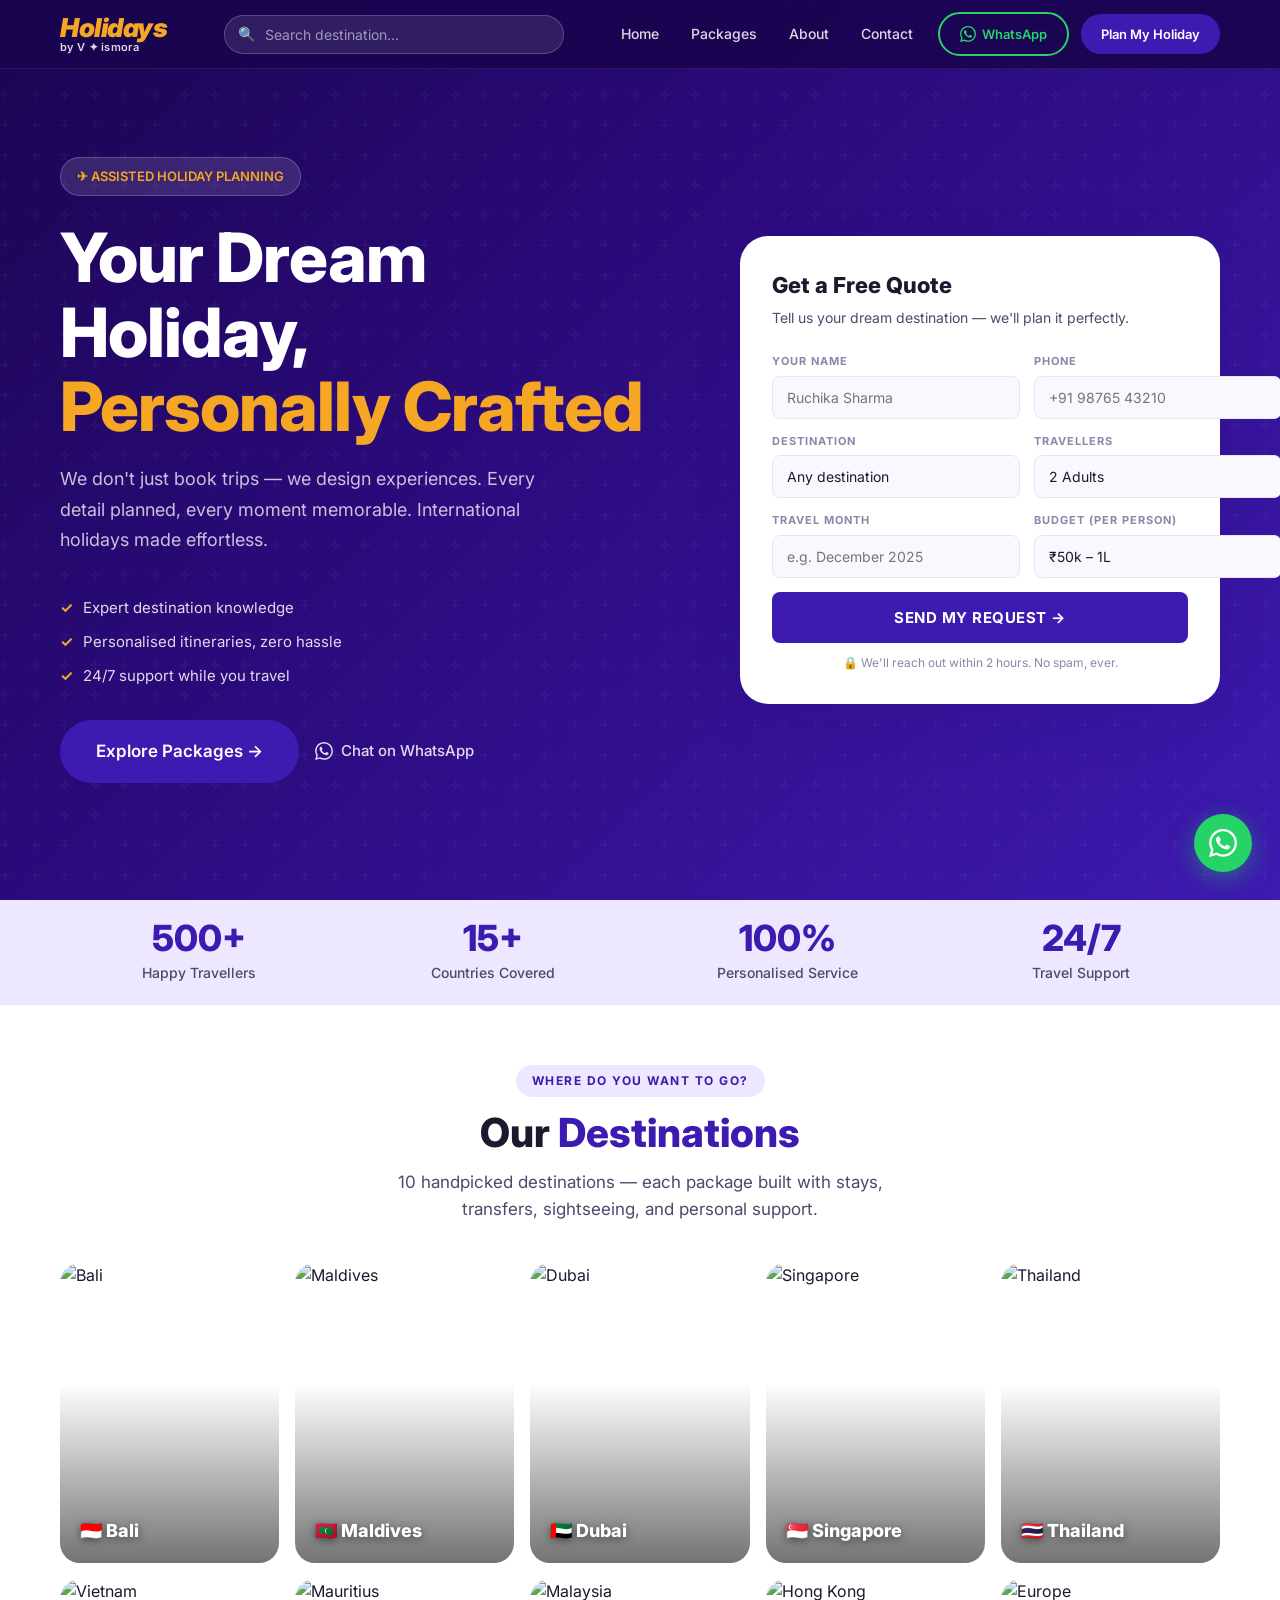
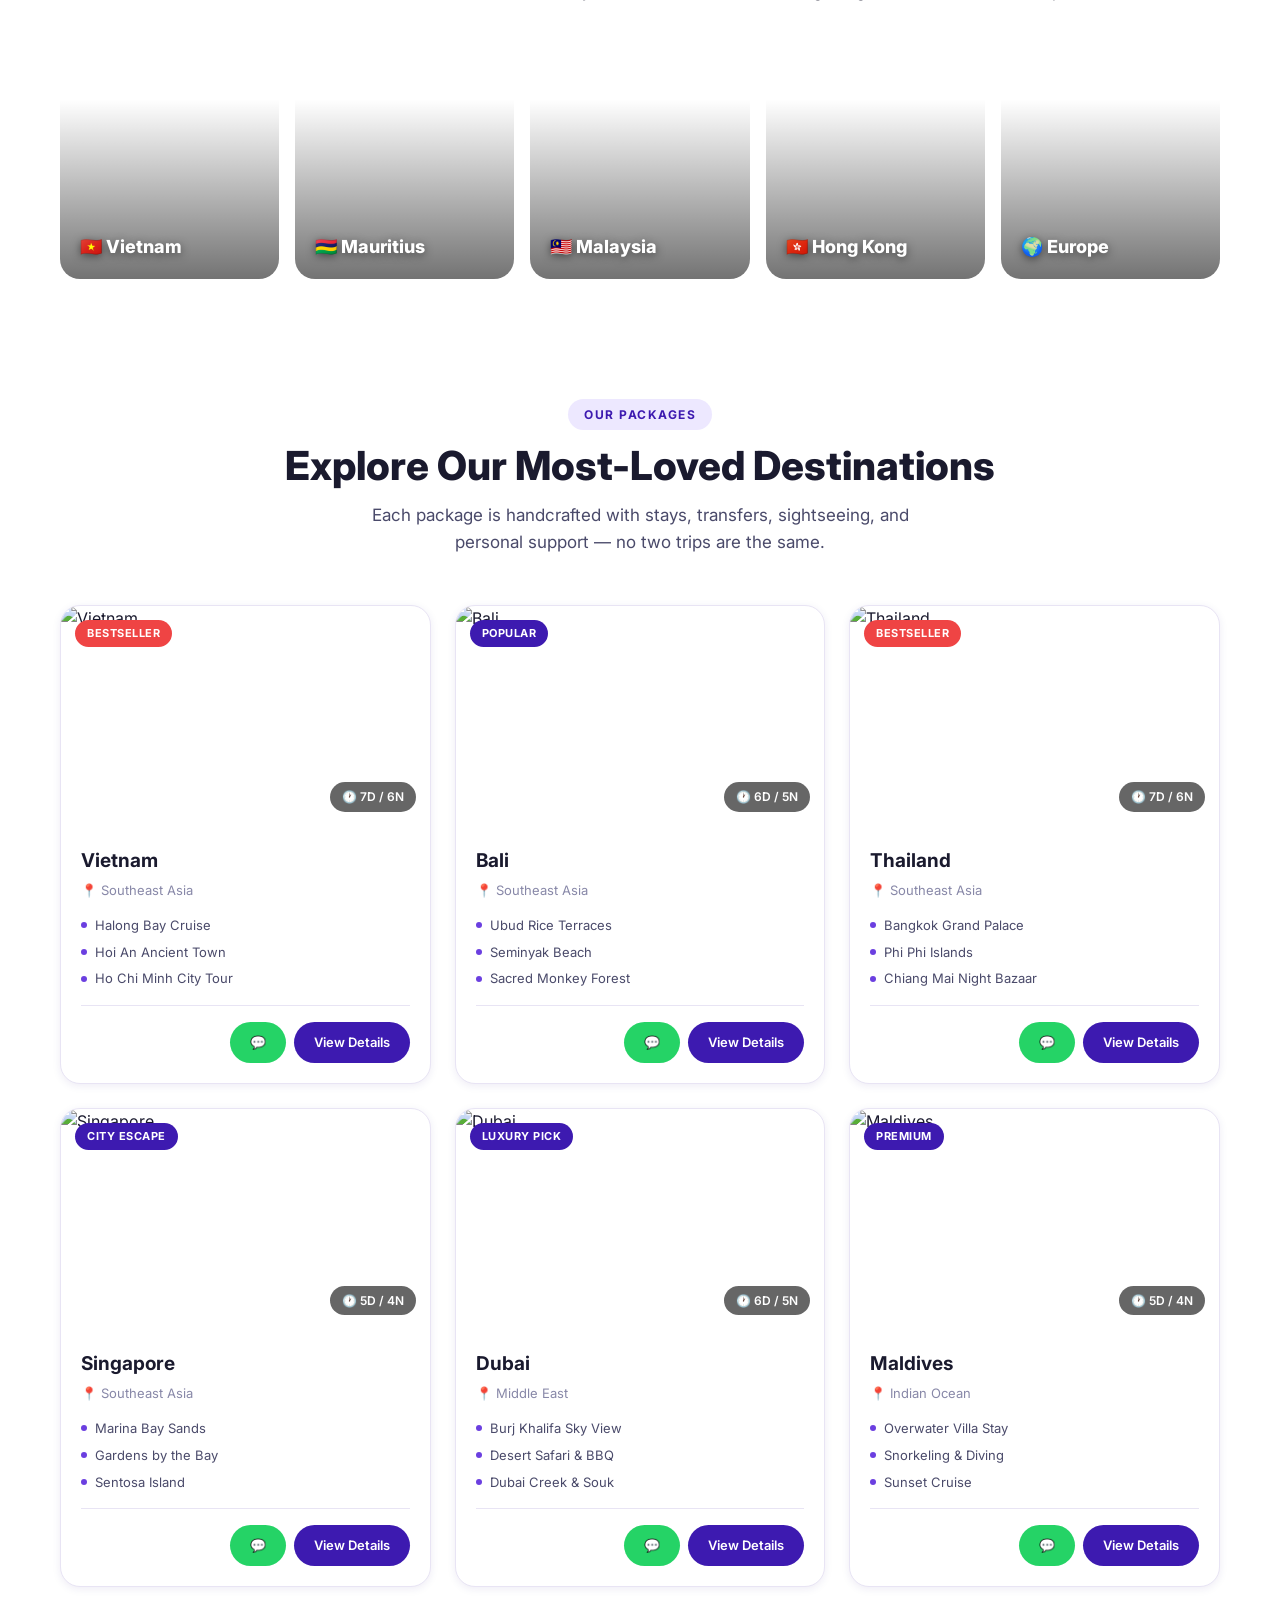
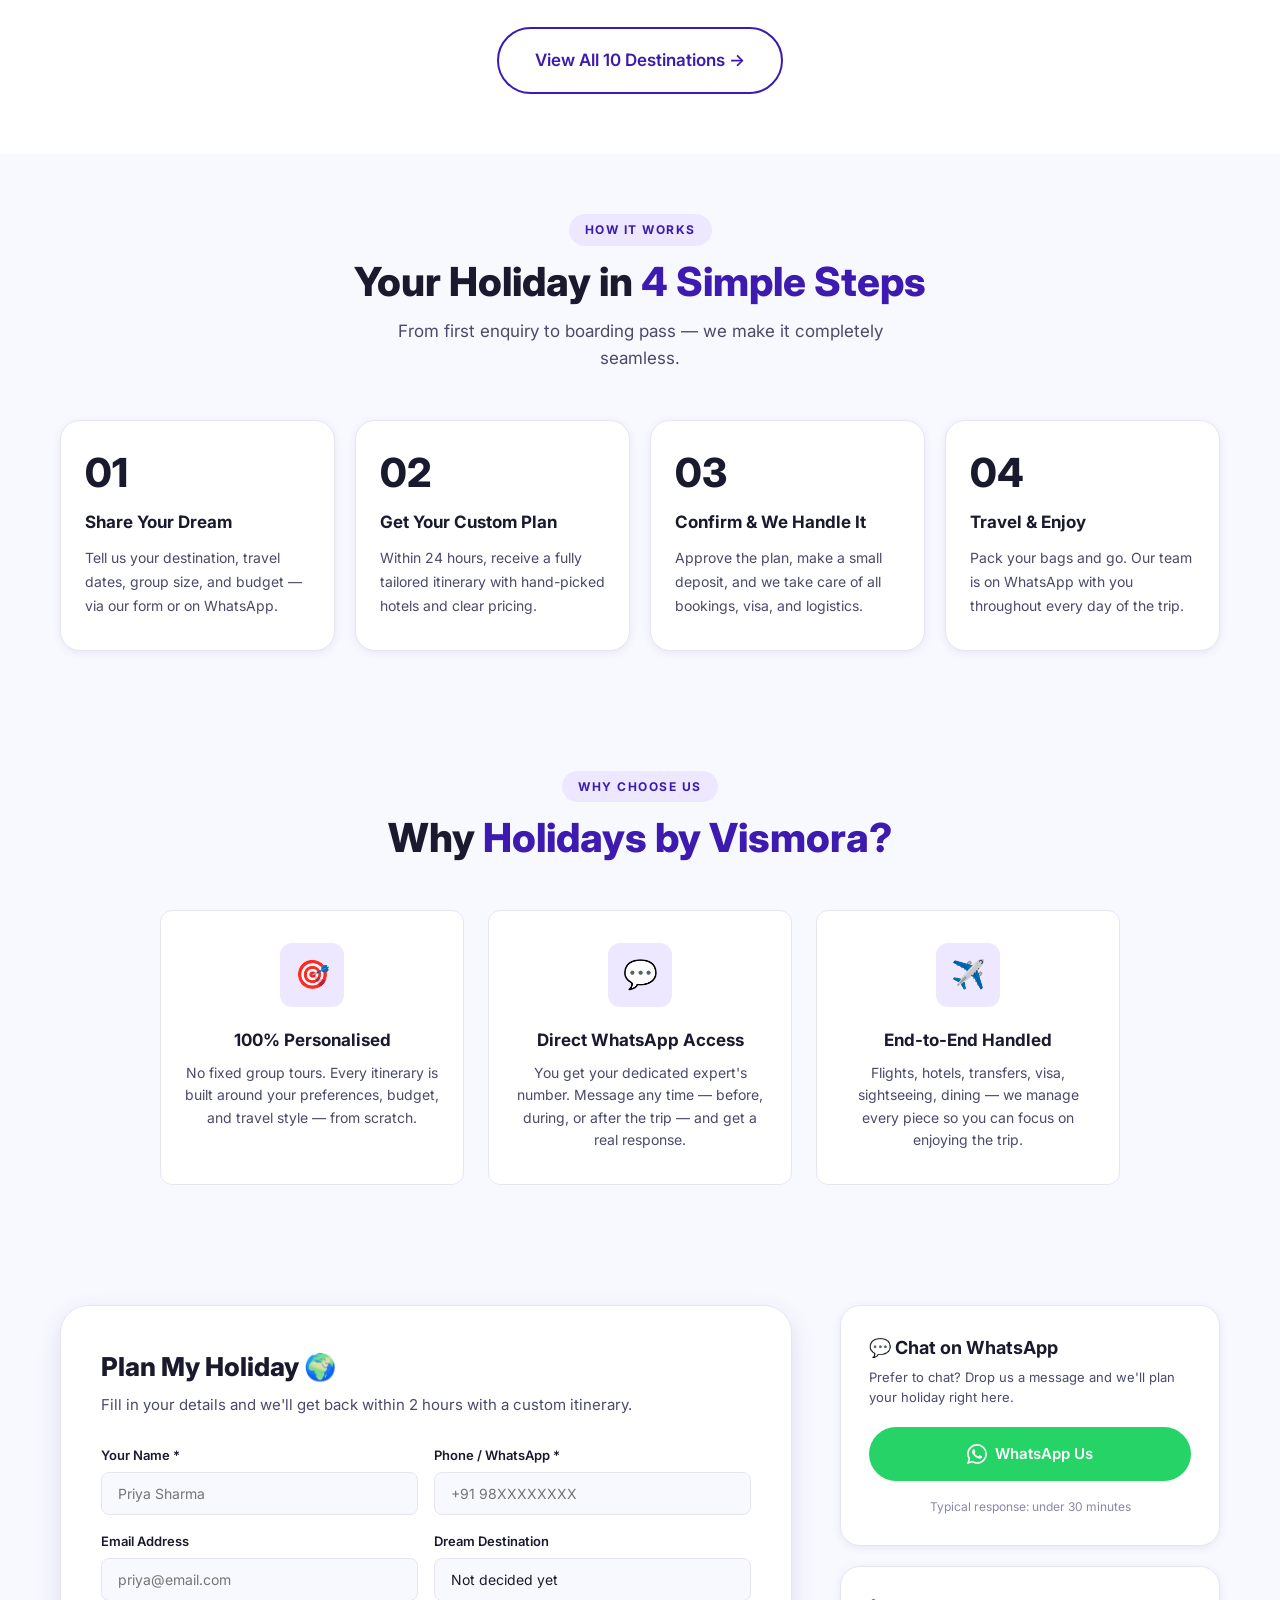
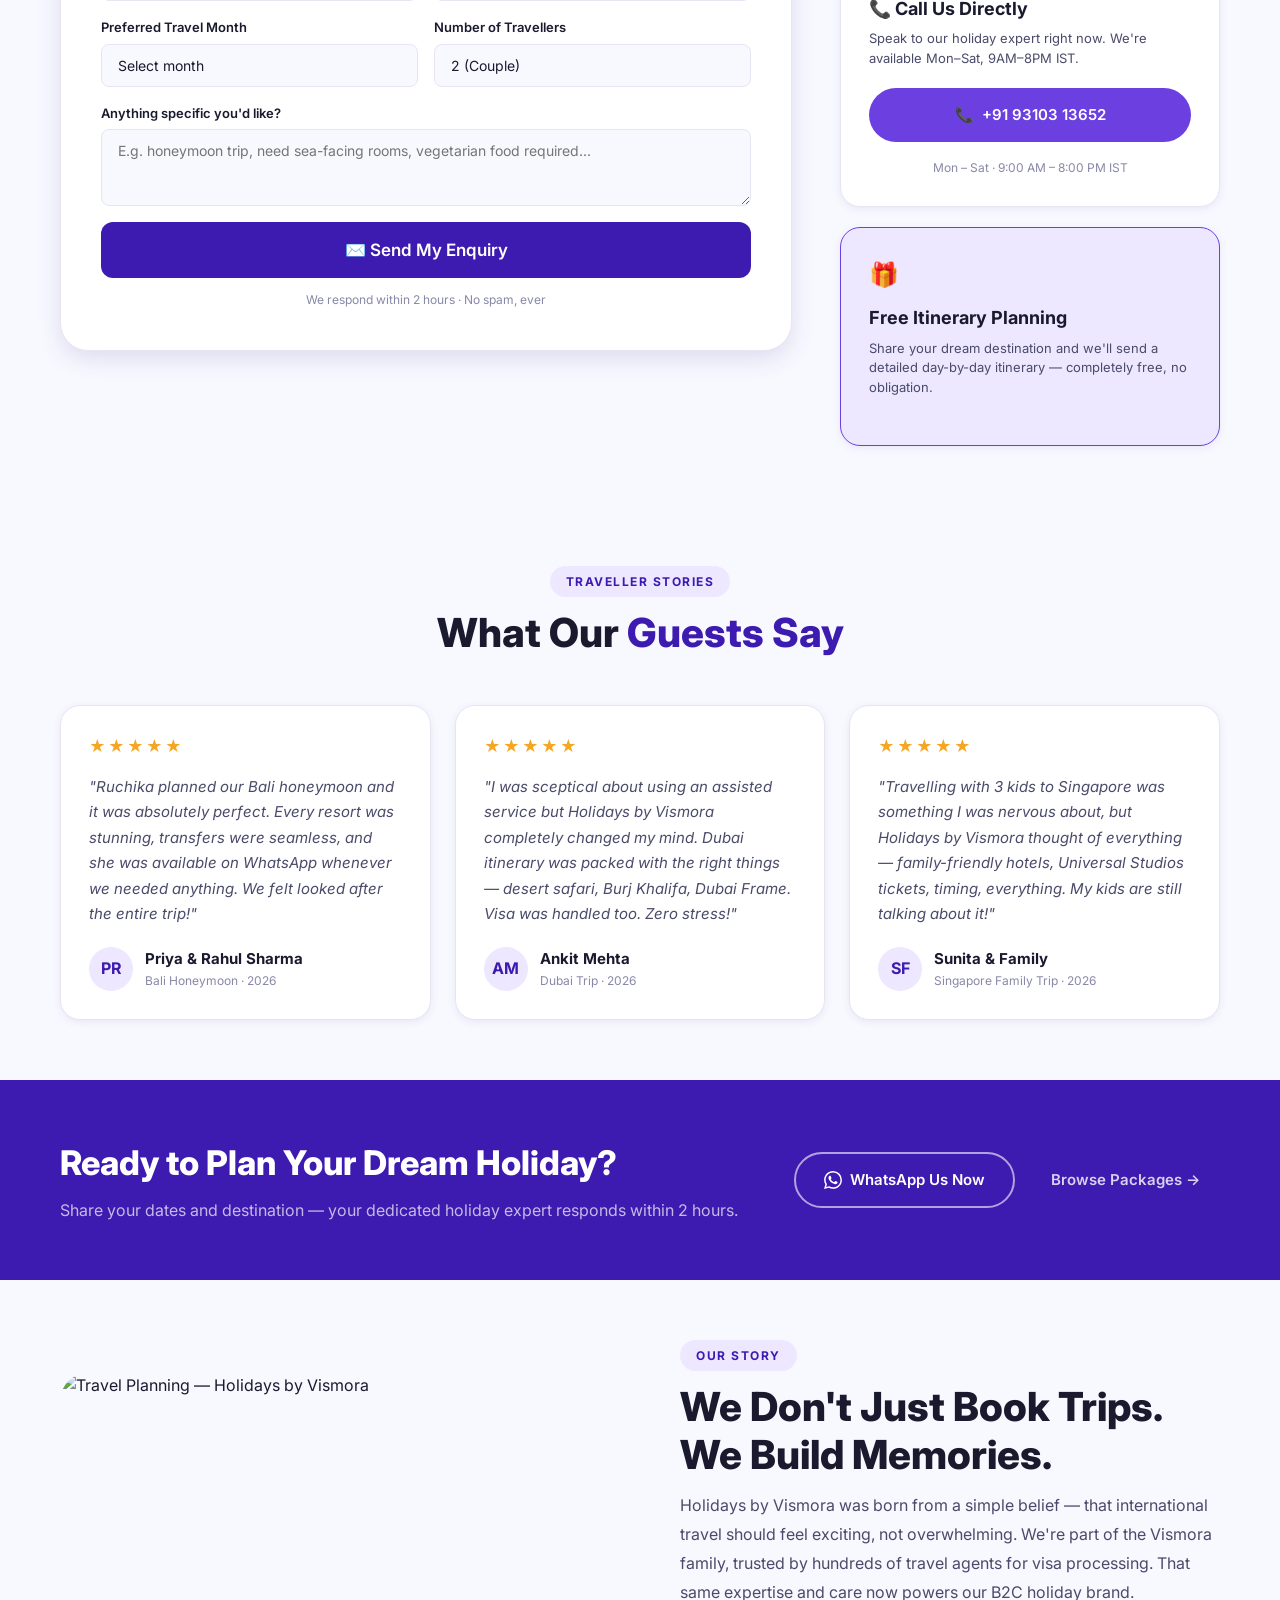
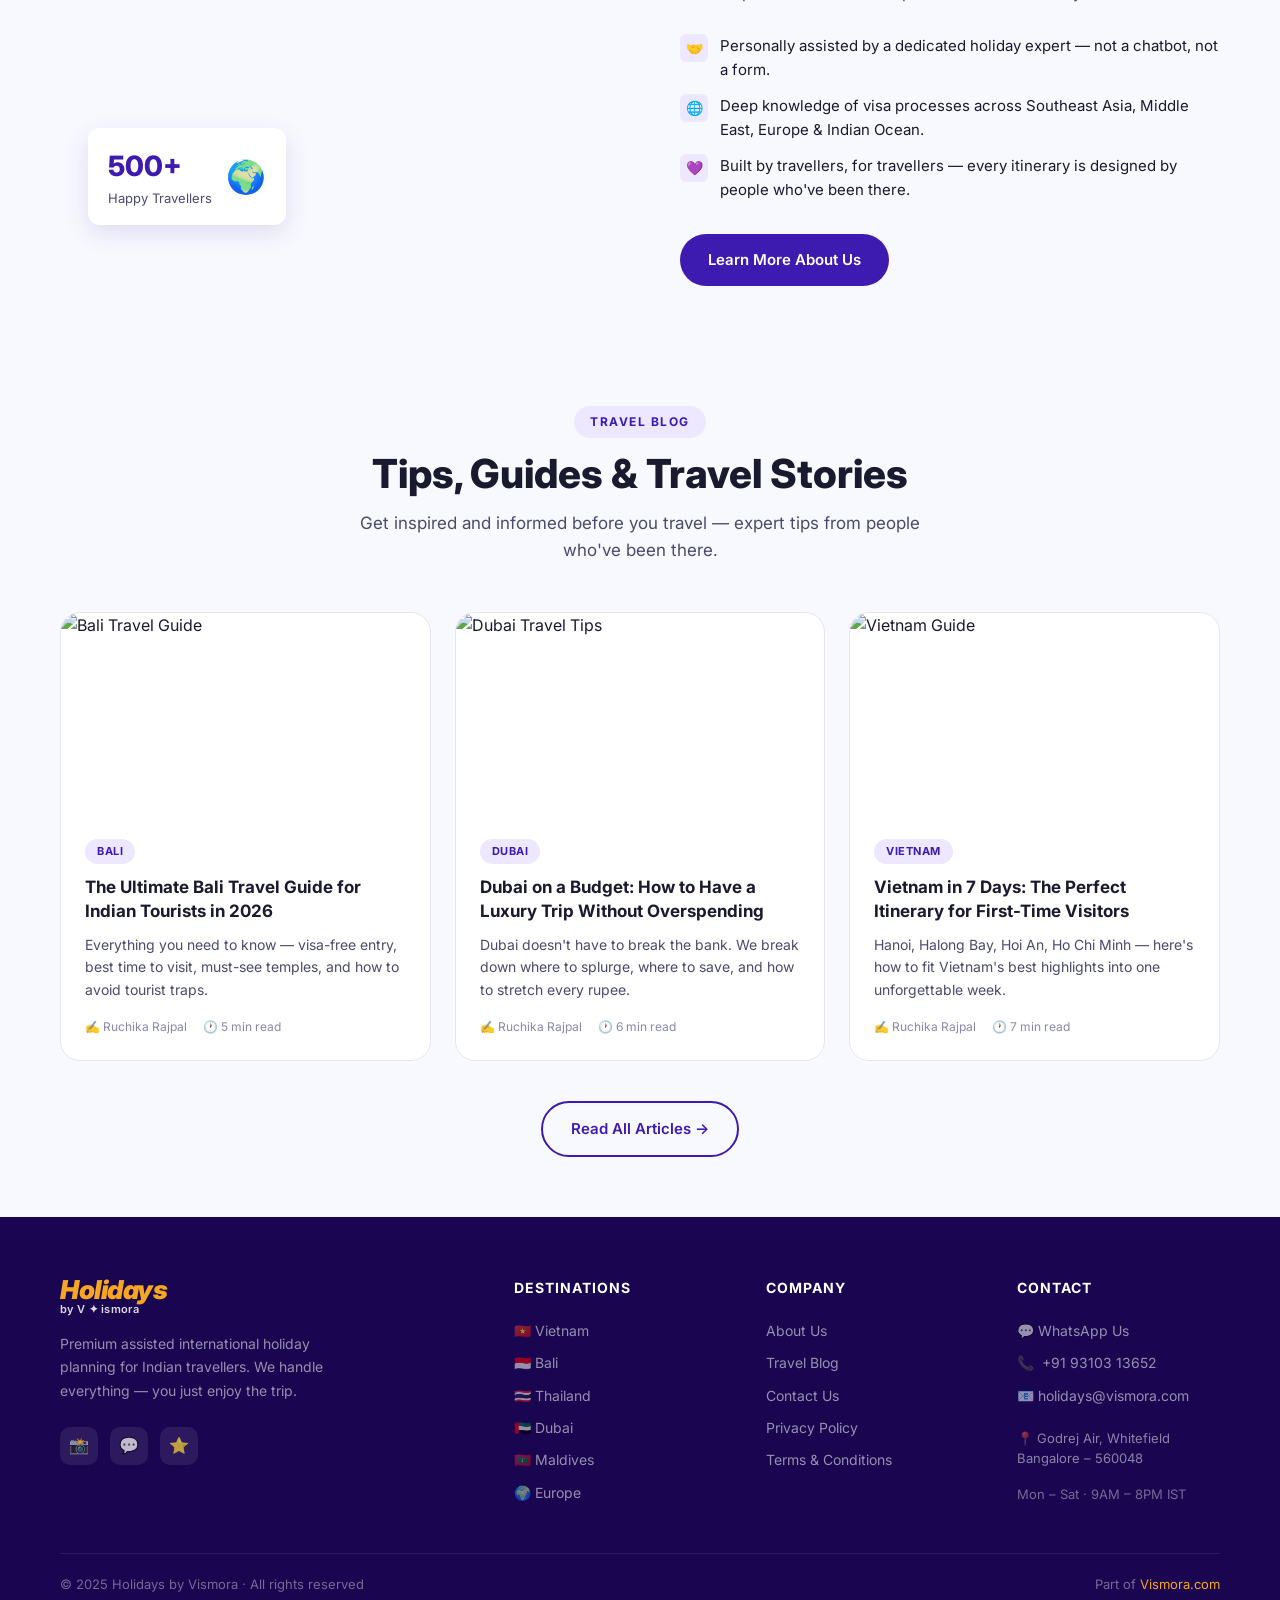
==== commit 0ca75f9c: "Remove hardcoded prices from all destination image cards All 10 destination cards (Bali, Maldives, D" ====
--- a/index.html
+++ b/index.html
@@ -180,52 +180,52 @@
       <a href="destination.html?dest=Bali" class="dest-card">
         <img src="https://images.unsplash.com/photo-1537996194471-e657df975ab4?w=400&q=75" class="dest-card-img" alt="Bali" loading="lazy">
         <div class="dest-card-overlay"></div>
-        <div class="dest-card-label"><div class="dest-name">🇮🇩 Bali</div><div class="dest-tag">From ₹55,000</div></div>
+        <div class="dest-card-label"><div class="dest-name">🇮🇩 Bali</div></div>
       </a>
       <a href="destination.html?dest=Maldives" class="dest-card">
         <img src="https://images.unsplash.com/photo-1514282401047-d79a71a590e8?w=400&q=75" class="dest-card-img" alt="Maldives" loading="lazy">
         <div class="dest-card-overlay"></div>
-        <div class="dest-card-label"><div class="dest-name">🇲🇻 Maldives</div><div class="dest-tag">From ₹1,20,000</div></div>
+        <div class="dest-card-label"><div class="dest-name">🇲🇻 Maldives</div></div>
       </a>
       <a href="destination.html?dest=Dubai" class="dest-card">
         <img src="https://images.unsplash.com/photo-1512453979798-5ea266f8880c?w=400&q=75" class="dest-card-img" alt="Dubai" loading="lazy">
         <div class="dest-card-overlay"></div>
-        <div class="dest-card-label"><div class="dest-name">🇦🇪 Dubai</div><div class="dest-tag">From ₹70,000</div></div>
+        <div class="dest-card-label"><div class="dest-name">🇦🇪 Dubai</div></div>
       </a>
       <a href="destination.html?dest=Singapore" class="dest-card">
         <img src="https://images.unsplash.com/photo-1525625293386-3f8f99389edd?w=400&q=75" class="dest-card-img" alt="Singapore" loading="lazy">
         <div class="dest-card-overlay"></div>
-        <div class="dest-card-label"><div class="dest-name">🇸🇬 Singapore</div><div class="dest-tag">From ₹65,000</div></div>
+        <div class="dest-card-label"><div class="dest-name">🇸🇬 Singapore</div></div>
       </a>
       <a href="destination.html?dest=Thailand" class="dest-card">
         <img src="https://images.unsplash.com/photo-1508009603885-50cf7c579365?w=400&q=75" class="dest-card-img" alt="Thailand" loading="lazy">
         <div class="dest-card-overlay"></div>
-        <div class="dest-card-label"><div class="dest-name">🇹🇭 Thailand</div><div class="dest-tag">From ₹40,000</div></div>
+        <div class="dest-card-label"><div class="dest-name">🇹🇭 Thailand</div></div>
       </a>
       <a href="destination.html?dest=Vietnam" class="dest-card">
         <img src="https://images.unsplash.com/photo-1528360983277-13d401cdc186?w=400&q=75" class="dest-card-img" alt="Vietnam" loading="lazy">
         <div class="dest-card-overlay"></div>
-        <div class="dest-card-label"><div class="dest-name">🇻🇳 Vietnam</div><div class="dest-tag">From ₹45,000</div></div>
+        <div class="dest-card-label"><div class="dest-name">🇻🇳 Vietnam</div></div>
       </a>
       <a href="destination.html?dest=Mauritius" class="dest-card">
         <img src="https://images.unsplash.com/photo-1562601579-599dec564e06?w=400&q=75" class="dest-card-img" alt="Mauritius" loading="lazy">
         <div class="dest-card-overlay"></div>
-        <div class="dest-card-label"><div class="dest-name">🇲🇺 Mauritius</div><div class="dest-tag">From ₹95,000</div></div>
+        <div class="dest-card-label"><div class="dest-name">🇲🇺 Mauritius</div></div>
       </a>
       <a href="destination.html?dest=Malaysia" class="dest-card">
         <img src="https://images.unsplash.com/photo-1596422846543-75c6fc197f07?w=400&q=75" class="dest-card-img" alt="Malaysia" loading="lazy">
         <div class="dest-card-overlay"></div>
-        <div class="dest-card-label"><div class="dest-name">🇲🇾 Malaysia</div><div class="dest-tag">From ₹45,000</div></div>
+        <div class="dest-card-label"><div class="dest-name">🇲🇾 Malaysia</div></div>
       </a>
       <a href="destination.html?dest=Hong Kong" class="dest-card">
         <img src="https://images.unsplash.com/photo-1536599018102-9f803c140fc1?w=400&q=75" class="dest-card-img" alt="Hong Kong" loading="lazy">
         <div class="dest-card-overlay"></div>
-        <div class="dest-card-label"><div class="dest-name">🇭🇰 Hong Kong</div><div class="dest-tag">From ₹60,000</div></div>
+        <div class="dest-card-label"><div class="dest-name">🇭🇰 Hong Kong</div></div>
       </a>
       <a href="destination.html?dest=Europe" class="dest-card">
         <img src="https://images.unsplash.com/photo-1491557345352-5929e343eb89?w=400&q=75" class="dest-card-img" alt="Europe" loading="lazy">
         <div class="dest-card-overlay"></div>
-        <div class="dest-card-label"><div class="dest-name">🌍 Europe</div><div class="dest-tag">From ₹1,80,000</div></div>
+        <div class="dest-card-label"><div class="dest-name">🌍 Europe</div></div>
       </a>
     </div>
   </div>
--- a/css/style.css
+++ b/css/style.css
@@ -628,6 +628,74 @@
   font-weight: 600;
 }
 
+/* ===== PACKAGE CARD — Rating & Social Proof ===== */
+.pkg-rating-row {
+  display: flex;
+  align-items: center;
+  gap: 8px;
+  margin-bottom: 8px;
+}
+.pkg-stars {
+  color: #F59E0B;
+  font-size: 13px;
+  letter-spacing: 1px;
+  line-height: 1;
+}
+.pkg-rating-val {
+  font-size: 13px;
+  font-weight: 700;
+  color: var(--text-dark);
+}
+.pkg-booked-badge {
+  display: inline-flex;
+  align-items: center;
+  gap: 4px;
+  background: #FEF3C7;
+  color: #92400E;
+  font-size: 11px;
+  font-weight: 700;
+  padding: 2px 9px;
+  border-radius: 100px;
+  margin-left: auto;
+}
+
+/* ===== PACKAGE DETAIL — Rating & Social Proof ===== */
+.pkg-detail-meta {
+  display: flex;
+  align-items: center;
+  gap: 16px;
+  flex-wrap: wrap;
+  margin-bottom: 16px;
+  padding-bottom: 16px;
+  border-bottom: 1px solid var(--border);
+}
+.pkg-rating-big {
+  display: flex;
+  align-items: center;
+  gap: 8px;
+}
+.pkg-stars-big {
+  color: #F59E0B;
+  font-size: 18px;
+  letter-spacing: 1px;
+}
+.pkg-rating-big-val {
+  font-size: 17px;
+  font-weight: 800;
+  color: var(--text-dark);
+}
+.pkg-booked-big {
+  display: flex;
+  align-items: center;
+  gap: 6px;
+  background: #FEF3C7;
+  color: #92400E;
+  font-size: 13px;
+  font-weight: 700;
+  padding: 5px 14px;
+  border-radius: 100px;
+}
+
 /* ===== PACKAGE DETAIL LINK (click card → detail) ===== */
 .pkg-card-link {
   display: block;
@@ -777,6 +845,10 @@
   padding-top: 16px;
   border-top: 1px solid var(--border);
   margin-top: auto;
+}
+
+.pkg-footer.pkg-footer-no-price {
+  justify-content: flex-end;
 }
 
 .pkg-price {
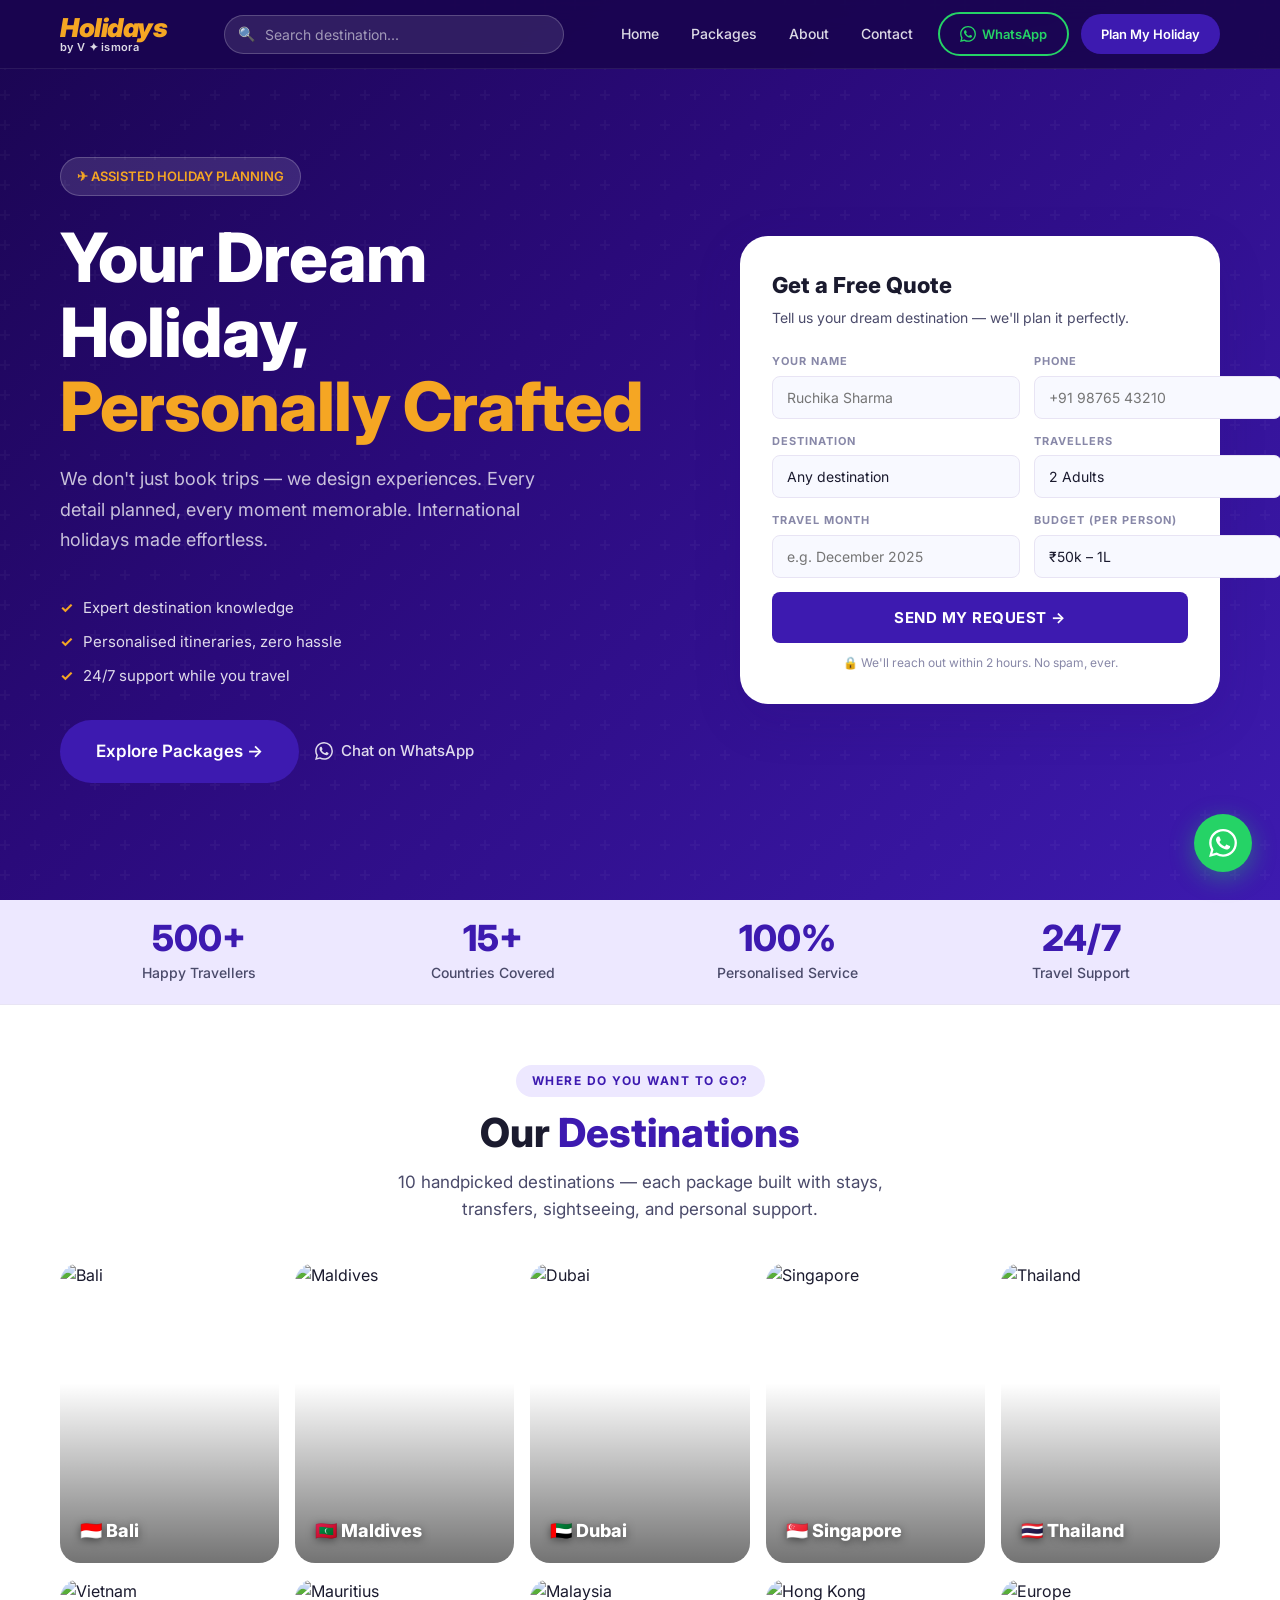
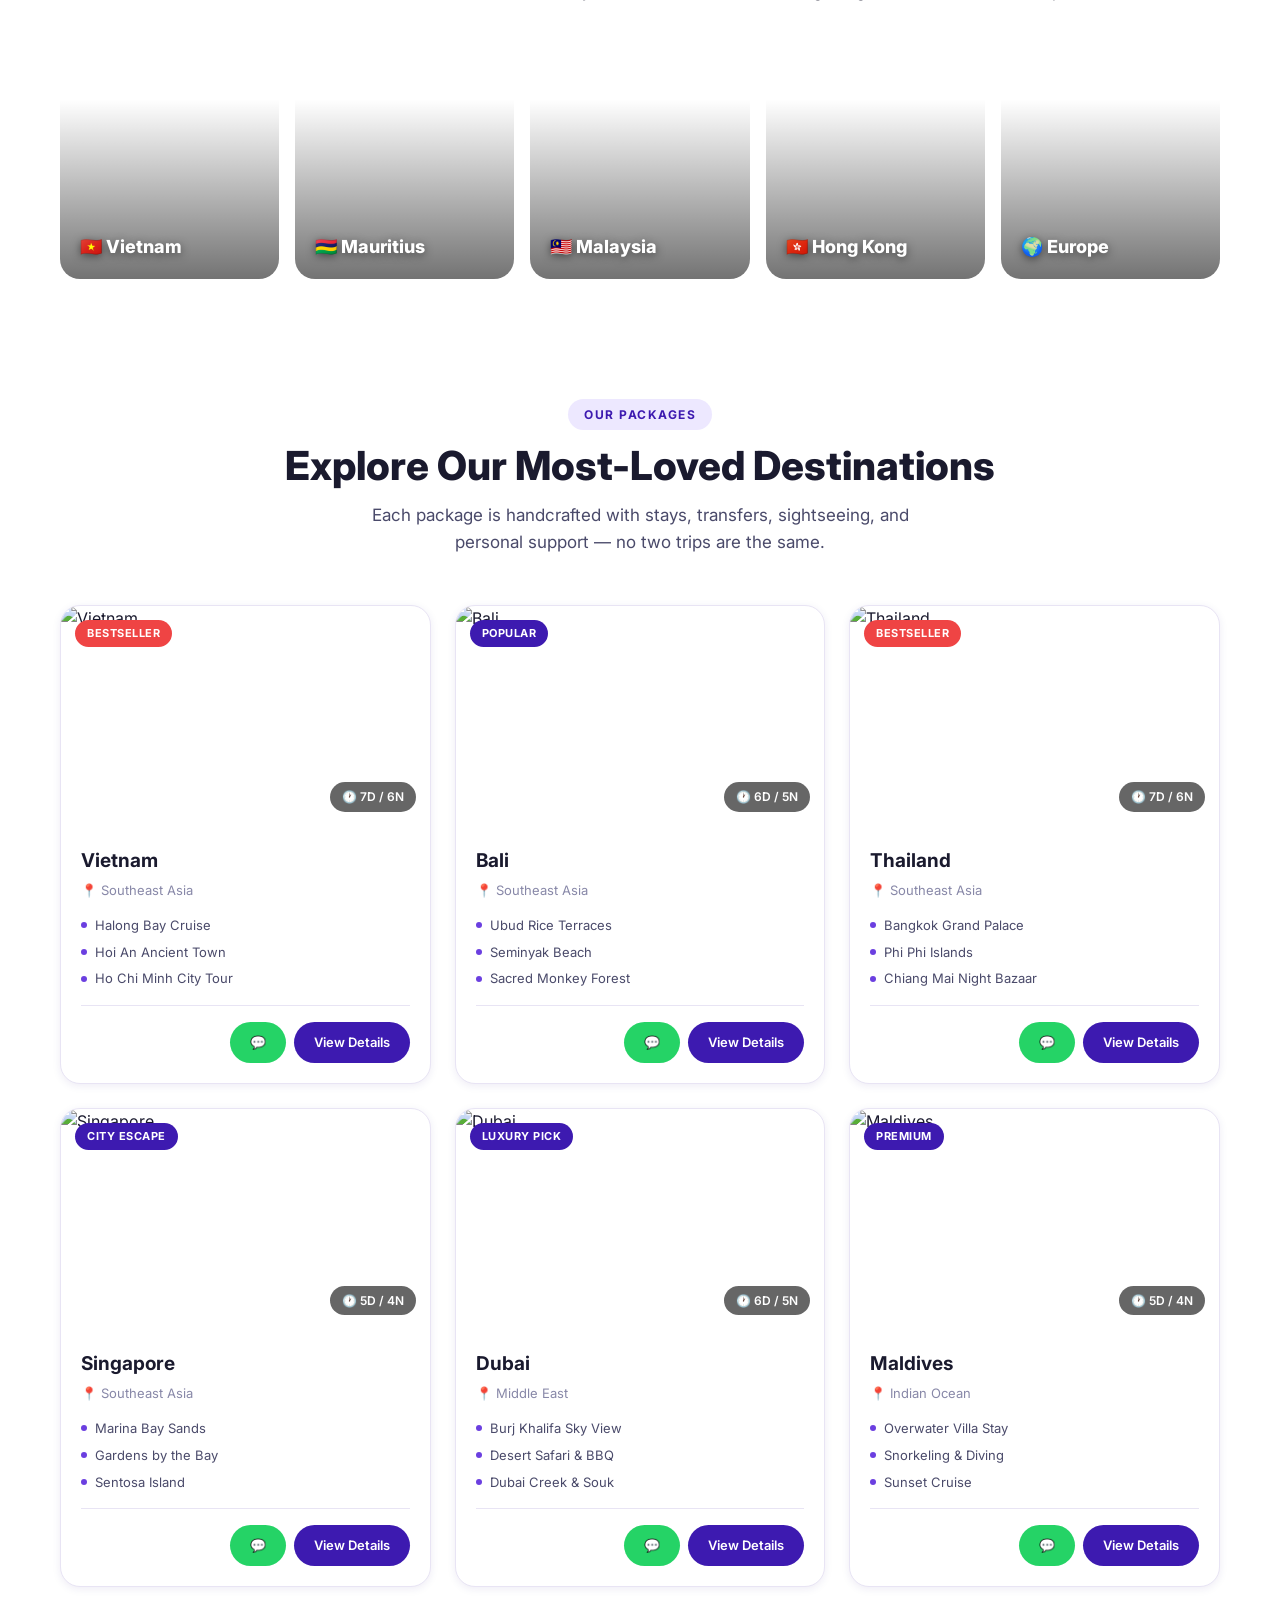
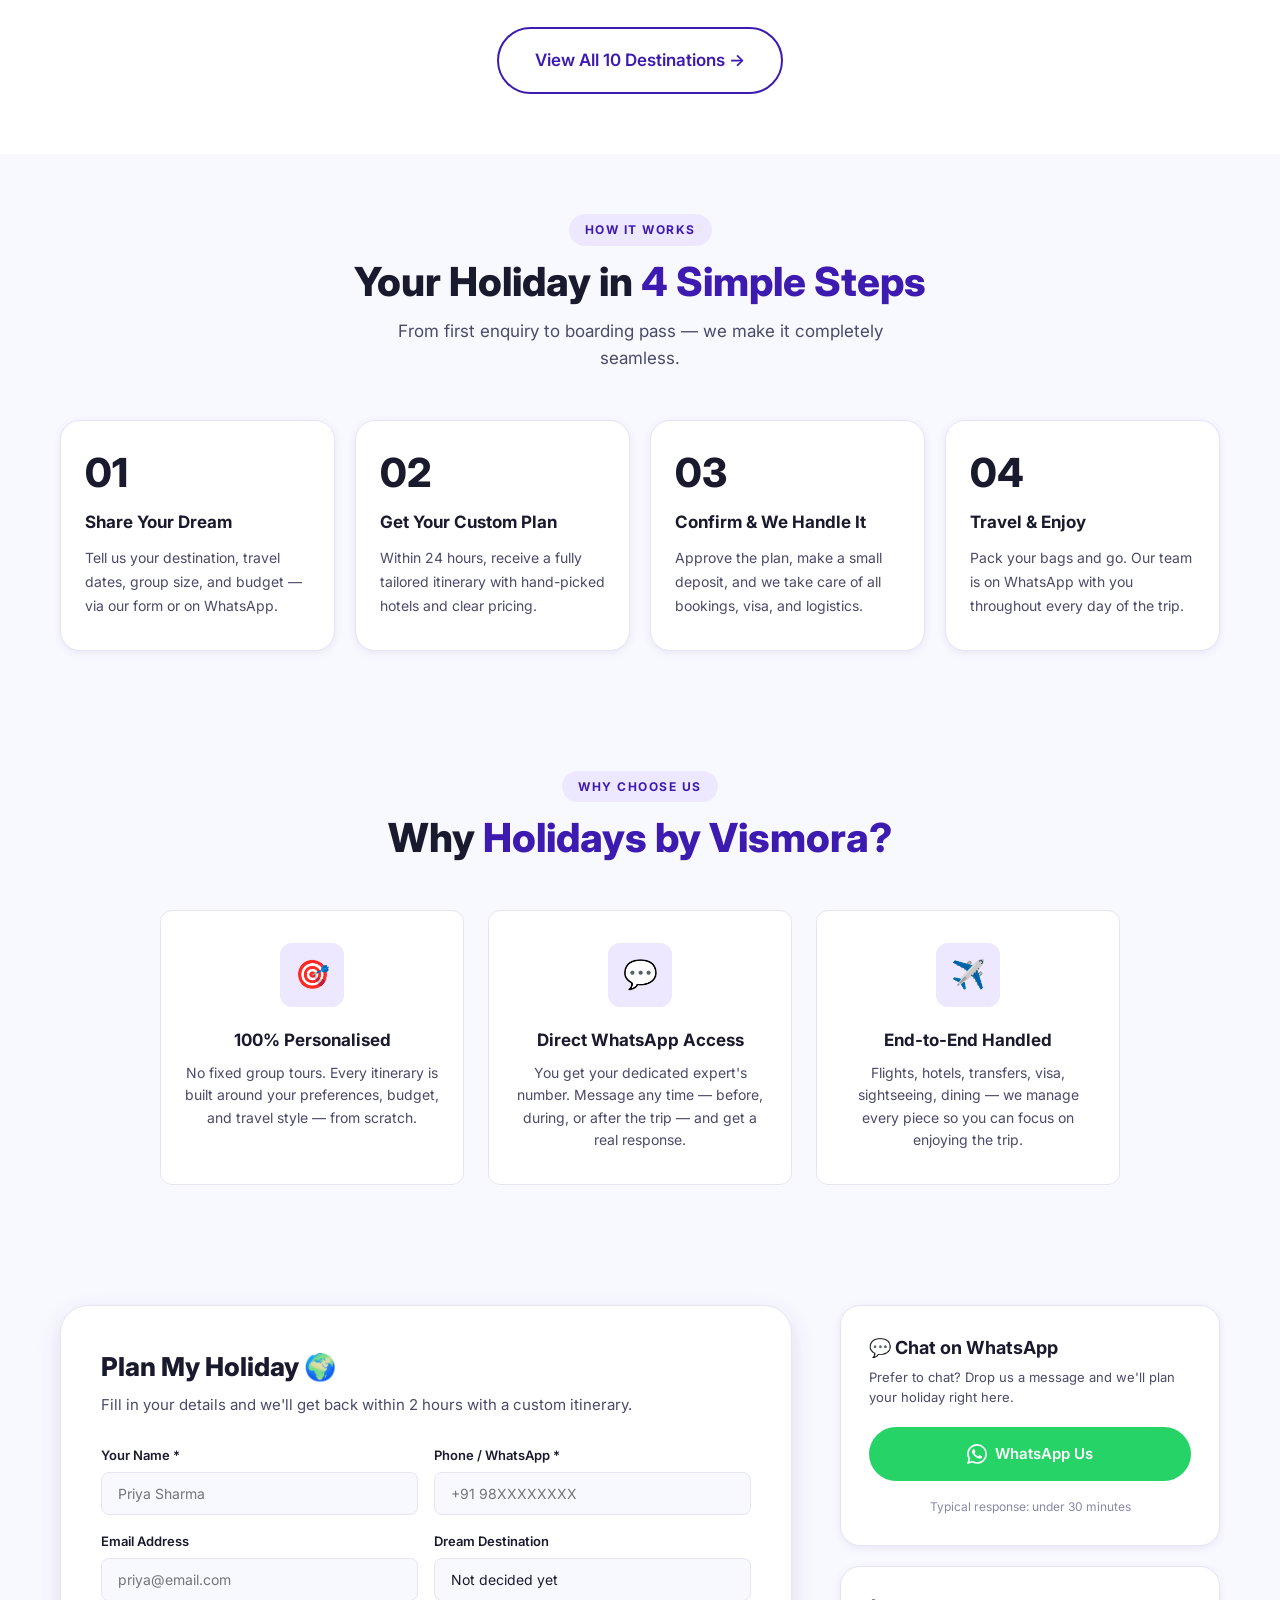
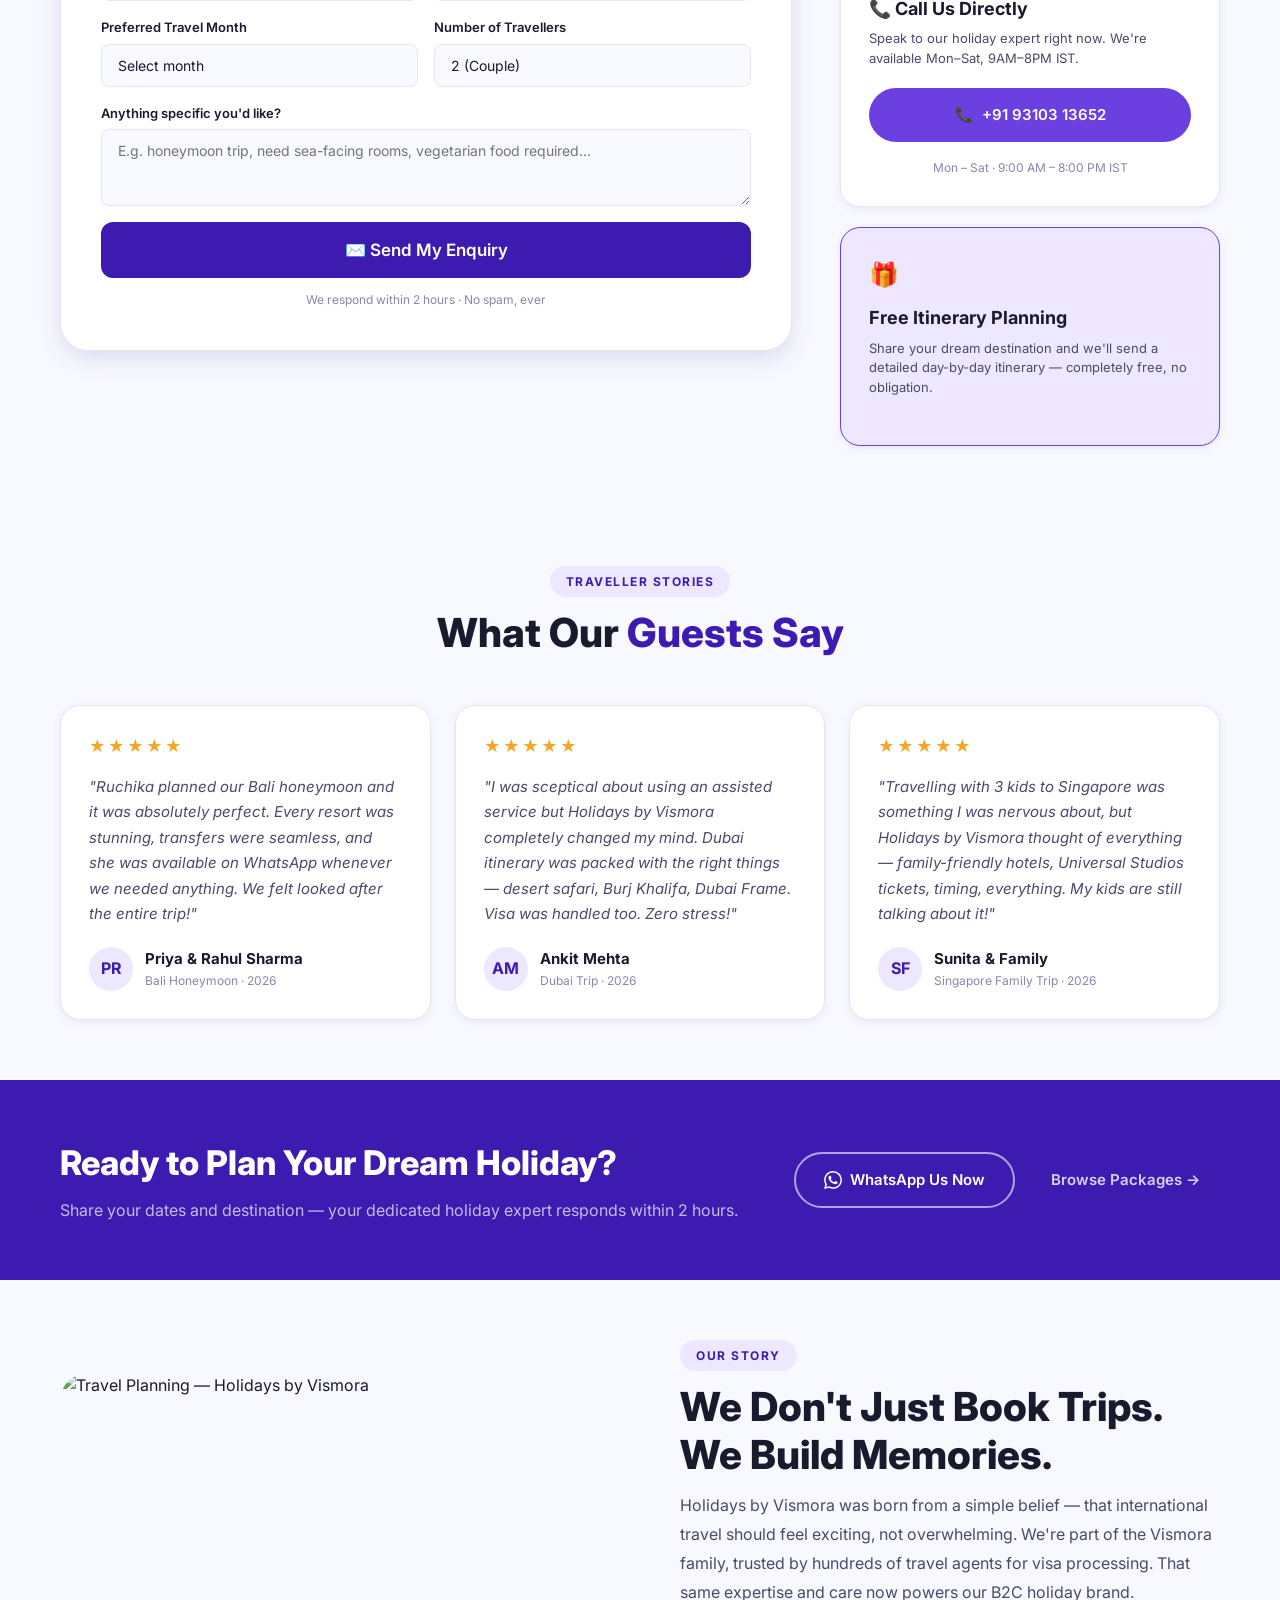
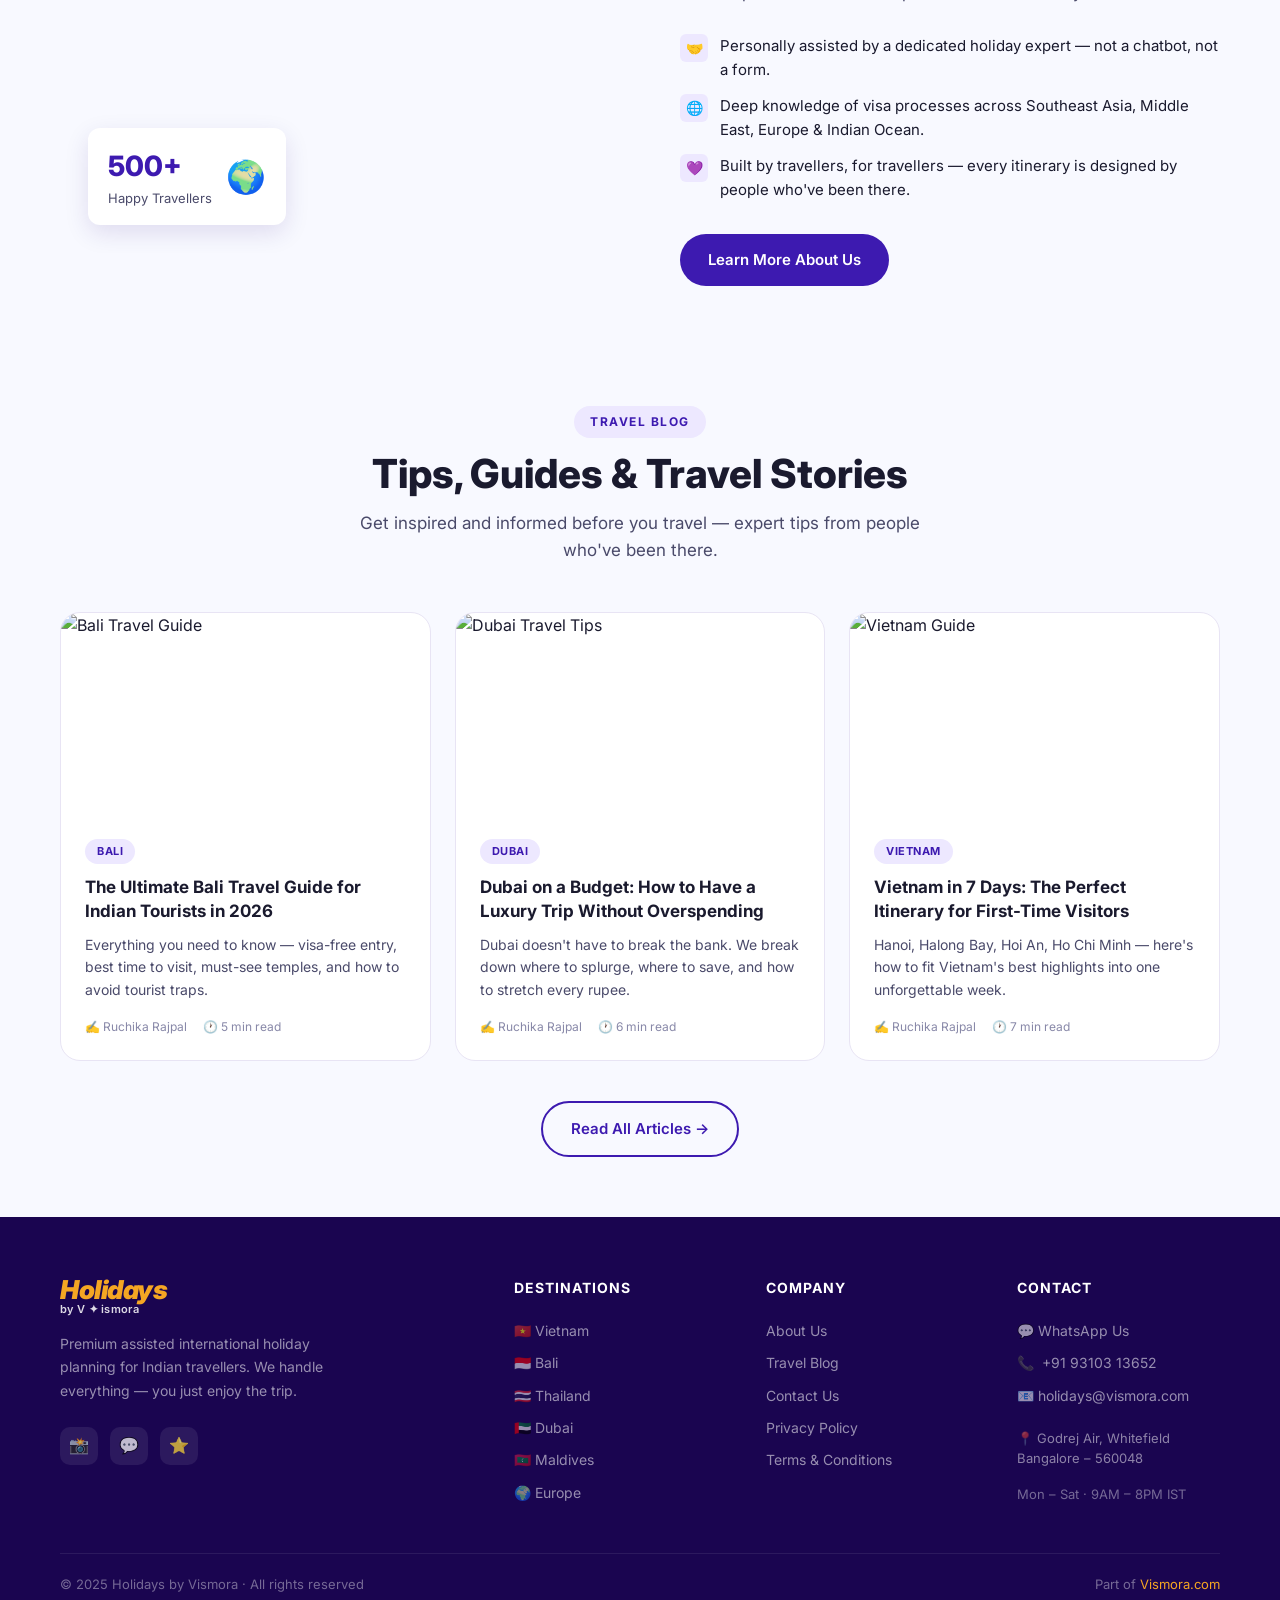
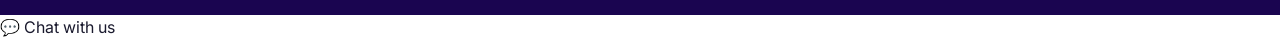
==== commit 3e87b553: "Full mobile optimisation across all pages style.css: - overflow-x:hidden on html/body to prevent hor" ====
--- a/index.html
+++ b/index.html
@@ -638,6 +638,10 @@
   <svg width="28" height="28" viewBox="0 0 24 24" fill="white"><path d="M17.472 14.382c-.297-.149-1.758-.867-2.03-.967-.273-.099-.471-.148-.67.15-.197.297-.767.966-.94 1.164-.173.199-.347.223-.644.075-.297-.15-1.255-.463-2.39-1.475-.883-.788-1.48-1.761-1.653-2.059-.173-.297-.018-.458.13-.606.134-.133.298-.347.446-.52.149-.174.198-.298.298-.497.099-.198.05-.371-.025-.52-.075-.149-.669-1.612-.916-2.207-.242-.579-.487-.5-.669-.51-.173-.008-.371-.01-.57-.01-.198 0-.52.074-.792.372-.272.297-1.04 1.016-1.04 2.479 0 1.462 1.065 2.875 1.213 3.074.149.198 2.096 3.2 5.077 4.487.709.306 1.262.489 1.694.625.712.227 1.36.195 1.871.118.571-.085 1.758-.719 2.006-1.413.248-.694.248-1.289.173-1.413-.074-.124-.272-.198-.57-.347m-5.421 7.403h-.004a9.87 9.87 0 01-5.031-1.378l-.361-.214-3.741.982.998-3.648-.235-.374a9.86 9.86 0 01-1.51-5.26c.001-5.45 4.436-9.884 9.888-9.884 2.64 0 5.122 1.03 6.988 2.898a9.825 9.825 0 012.893 6.994c-.003 5.45-4.437 9.884-9.885 9.884m8.413-18.297A11.815 11.815 0 0012.05 0C5.495 0 .16 5.335.157 11.892c0 2.096.547 4.142 1.588 5.945L.057 24l6.305-1.654a11.882 11.882 0 005.683 1.448h.005c6.554 0 11.89-5.335 11.893-11.893a11.821 11.821 0 00-3.48-8.413z"/></svg>
 </a>
 
+<a href="https://wa.me/919310313652" target="_blank" rel="noopener noreferrer" class="mobile-wa-fab">
+  <span class="fab-icon">💬</span> Chat with us
+</a>
+
 <script src="js/main.js"></script>
 </body>
 </html>
--- a/css/style.css
+++ b/css/style.css
@@ -1446,6 +1446,11 @@
 .no-results h3 { font-size: 20px; font-weight: 700; margin-bottom: 8px; }
 
 /* ===== RESPONSIVE ===== */
+
+/* Prevent horizontal scroll globally on mobile */
+html { overflow-x: hidden; }
+body { overflow-x: hidden; }
+
 @media (max-width: 1024px) {
   .enquiry-grid { grid-template-columns: 1fr; }
   .contact-sidebar { position: static; }
@@ -1511,86 +1516,189 @@
 }
 
 @media (max-width: 768px) {
-  /* Nav */
+  /* ===== Nav ===== */
   .nav-links { display: none; }
   .nav-cta .btn { display: none; }
   .nav-toggle { display: flex; }
   .nav-logo-text .brand-main { font-size: 20px; }
+  .navbar { height: 64px; }
+  .nav-inner { height: 64px; }
 
   .nav-links.open {
     display: flex;
     flex-direction: column;
-    position: absolute;
-    top: 68px;
-    left: 0; right: 0;
+    position: fixed;
+    top: 64px;
+    left: 0; right: 0; bottom: 0;
     background: var(--brand-dark);
-    padding: 20px;
-    gap: 20px;
+    padding: 24px 20px;
+    gap: 4px;
     border-top: 1px solid rgba(255,255,255,0.1);
     z-index: 999;
+    overflow-y: auto;
   }
-
-  /* Hero */
-  .hero { padding: 48px 0 40px; }
+  .nav-links.open a {
+    padding: 13px 12px;
+    font-size: 16px;
+    border-radius: 8px;
+  }
+  .nav-links.open a:hover { background: rgba(255,255,255,0.08); }
+
+  /* ===== Hero ===== */
+  .hero { padding: 80px 0 40px; }
   .hero-inner { grid-template-columns: 1fr; gap: 32px; }
   .hero h1 { font-size: 30px; }
   .hero-badge { font-size: 11px; }
   .hero-form-card { padding: 24px 20px; }
   .hero-form-grid { grid-template-columns: 1fr; gap: 12px; }
-  .hero-form-submit { padding: 14px; font-size: 14px; }
-
-  /* Trust bar */
+  .hero-form-submit { padding: 14px; font-size: 15px; }
+  .hero-cta-group { flex-direction: column; gap: 12px; }
+
+  /* ===== Trust bar ===== */
   .trust-bar-inner { grid-template-columns: repeat(2, 1fr); gap: 20px; }
   .trust-num { font-size: 28px; }
 
-  /* Destinations */
-  .dest-grid { grid-template-columns: repeat(2, 1fr); }
-  .dest-card { height: 110px; }
-
-  /* How it works */
+  /* ===== Destinations ===== */
+  .dest-grid { grid-template-columns: repeat(2, 1fr); gap: 10px; }
+  .dest-card { height: 120px; border-radius: 12px; }
+  .dest-name { font-size: 13px; }
+
+  /* ===== How it works ===== */
   .how-steps { grid-template-columns: 1fr 1fr; }
 
-  /* Sections */
+  /* ===== Sections ===== */
   .section-pad { padding: 48px 0; }
+  .section-title { font-size: clamp(22px, 5vw, 28px); }
+  .section-header { margin-bottom: 32px; }
   .form-row { grid-template-columns: 1fr; }
 
-  /* Grids */
+  /* ===== Package cards ===== */
+  .packages-grid { grid-template-columns: repeat(2, 1fr); gap: 14px; }
+  .pkg-card-body { padding: 14px 16px; }
+  .pkg-destination { font-size: 16px; }
+  .pkg-country { font-size: 12px; margin-bottom: 10px; }
+  .pkg-highlights { gap: 5px; margin-bottom: 12px; }
+  .pkg-highlight-item { font-size: 12px; }
+  .pkg-footer { padding-top: 12px; }
+  .pkg-actions { gap: 6px; }
+  .pkg-actions .btn-whatsapp { padding: 8px 10px; font-size: 14px; }
+  .pkg-actions .btn-primary { padding: 8px 12px; font-size: 12px; }
+
+  /* ===== Grids ===== */
   .footer-grid { grid-template-columns: 1fr; gap: 28px; }
-  .packages-grid { grid-template-columns: 1fr; }
   .blog-grid { grid-template-columns: 1fr; }
   .why-grid { grid-template-columns: 1fr 1fr; }
-  .testimonials-grid { grid-template-columns: 1fr; }
-
-  /* Enquiry */
+  .testimonials-grid {
+    display: flex;
+    overflow-x: auto;
+    gap: 16px;
+    padding-bottom: 12px;
+    scroll-snap-type: x mandatory;
+    -webkit-overflow-scrolling: touch;
+    grid-template-columns: unset;
+  }
+  .testi-card {
+    flex-shrink: 0;
+    width: 82vw;
+    scroll-snap-align: start;
+  }
+
+  /* ===== Enquiry ===== */
   .enquiry-grid { grid-template-columns: 1fr; }
-  .enquiry-form-card { padding: 24px 20px; }
-
-  /* CTA strip */
+  .enquiry-form-card { padding: 24px 20px; border-radius: 16px; }
+  .enquiry-form-card input,
+  .enquiry-form-card select,
+  .enquiry-form-card textarea { font-size: 16px; } /* prevents iOS zoom */
+
+  /* ===== CTA strip ===== */
   .cta-strip-inner { flex-direction: column; text-align: center; gap: 24px; }
-  .cta-strip-btns { justify-content: center; }
-
-  /* Footer */
+  .cta-strip-btns { justify-content: center; flex-direction: column; align-items: center; gap: 12px; }
+
+  /* ===== Footer ===== */
   .footer-bottom { flex-direction: column; text-align: center; gap: 8px; }
 
-  /* About */
+  /* ===== About ===== */
   .about-section-inner { grid-template-columns: 1fr; }
   .about-image-wrap { min-height: 240px; }
 }
 
 @media (max-width: 480px) {
   .container { padding: 0 16px; }
+
+  /* Nav */
+  .nav-logo-text .brand-main { font-size: 18px; }
+
+  /* Hero */
+  .hero { padding: 72px 0 36px; }
+  .hero h1 { font-size: 26px; }
+  .hero-form-card { border-radius: 16px; padding: 20px 16px; }
+
+  /* Trust bar */
+  .trust-bar-inner { grid-template-columns: repeat(2, 1fr); gap: 12px; }
+  .trust-num { font-size: 24px; }
+
+  /* Destinations */
+  .dest-grid { grid-template-columns: repeat(2, 1fr); gap: 8px; }
+  .dest-card { height: 100px; border-radius: 10px; }
+  .dest-name { font-size: 12px; }
+
+  /* Packages — single column on small phones */
+  .packages-grid { grid-template-columns: 1fr; gap: 16px; }
+  .pkg-card { border-radius: 16px; }
+  .pkg-card-body { padding: 16px 18px; }
+  .pkg-destination { font-size: 18px; }
+  .pkg-country { font-size: 13px; }
+  .pkg-highlight-item { font-size: 13px; }
+  .pkg-actions .btn-primary { font-size: 13px; padding: 9px 16px; }
+
+  /* Section */
+  .section-title { font-size: 22px; }
+  .section-pad { padding: 40px 0; }
   .why-grid { grid-template-columns: 1fr; }
   .how-steps { grid-template-columns: 1fr; }
-  .dest-grid { grid-template-columns: 1fr 1fr; }
-  .dest-card { height: 90px; }
-  .trust-bar-inner { grid-template-columns: repeat(2, 1fr); gap: 12px; }
-  .trust-num { font-size: 24px; }
-  .hero h1 { font-size: 26px; }
-  .section-title { font-size: 24px; }
-  .hero-form-card { border-radius: 16px; }
-  .pkg-card { border-radius: 16px; }
-  .filter-bar { flex-direction: column; gap: 12px; }
+
+  /* Filter */
+  .filter-bar { flex-direction: column; gap: 10px; }
   .filter-field { width: 100%; }
+
+  /* Page hero */
   .page-hero { padding: 40px 0 32px; }
-  .page-hero h1 { font-size: 28px; }
-}
+  .page-hero h1 { font-size: 26px; }
+
+  /* Forms — font-size:16px prevents iOS auto-zoom */
+  input, select, textarea {
+    font-size: 16px !important;
+  }
+
+  /* Enquiry card */
+  .enquiry-form-card { padding: 20px 16px; }
+
+  /* CTA strip */
+  .cta-strip { padding: 40px 0; }
+  .cta-strip-title { font-size: 22px; }
+}
+
+/* ===== Floating WhatsApp CTA (mobile only) ===== */
+@media (max-width: 768px) {
+  .mobile-wa-fab {
+    display: flex;
+    align-items: center;
+    gap: 8px;
+    position: fixed;
+    bottom: 20px;
+    right: 16px;
+    background: #25D366;
+    color: #fff;
+    font-size: 14px;
+    font-weight: 700;
+    padding: 12px 18px;
+    border-radius: 100px;
+    box-shadow: 0 4px 20px rgba(37,211,102,.45);
+    z-index: 9000;
+    text-decoration: none;
+    transition: transform .2s, box-shadow .2s;
+    white-space: nowrap;
+  }
+  .mobile-wa-fab:hover { transform: scale(1.04); box-shadow: 0 6px 24px rgba(37,211,102,.55); }
+  .mobile-wa-fab .fab-icon { font-size: 18px; }
+}
